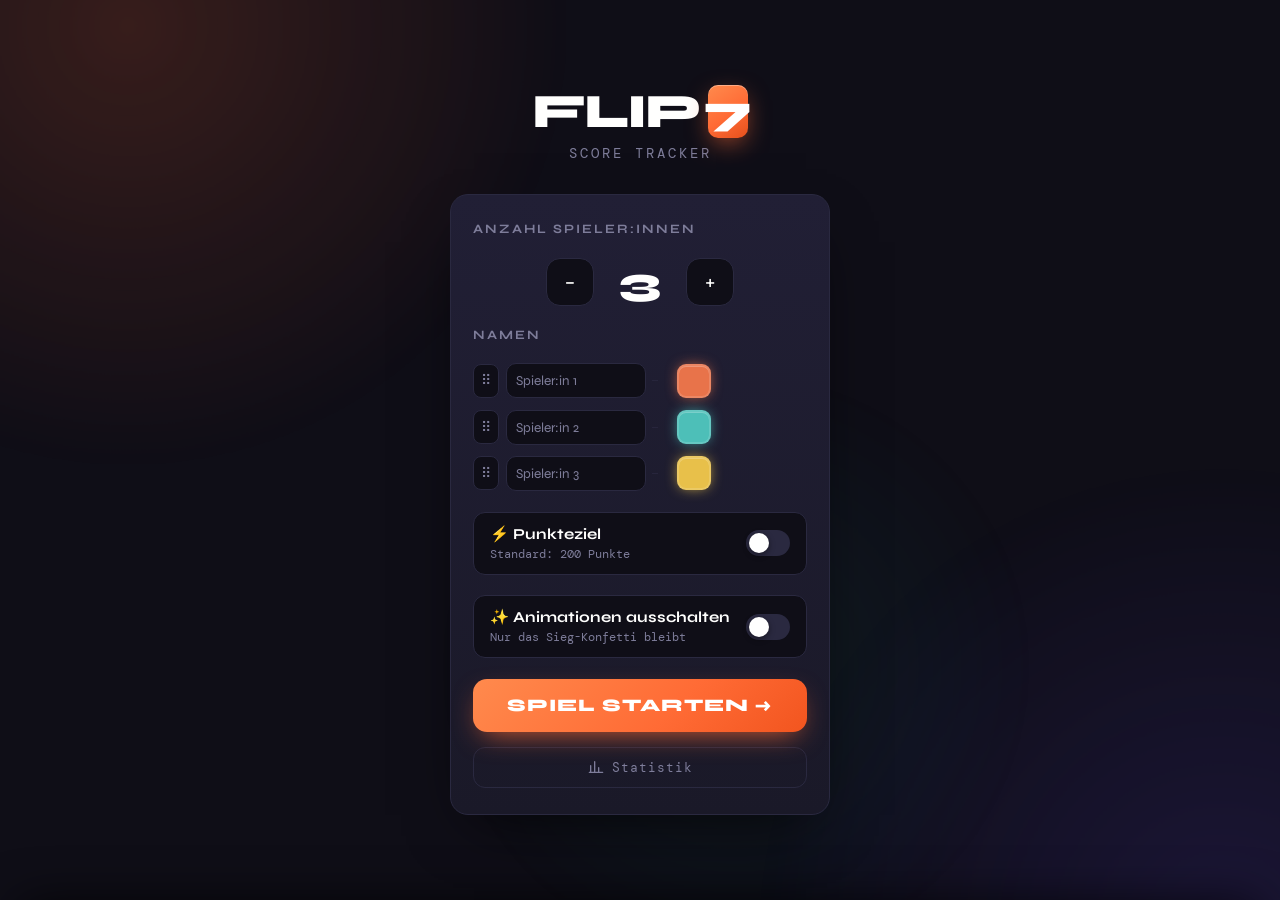
==== index.html @ c1fda01c "v35: Effekte im leeren Teil des Tortenstücks gedimmt - radiale Maske auf jeder Effekt-Ebene: bis zur" ====
<!DOCTYPE html>
<html lang="de">
<head>
<meta charset="UTF-8">
<meta name="viewport" content="width=device-width, initial-scale=1.0, maximum-scale=1.0, user-scalable=no, interactive-widget=resizes-visual">
<meta name="apple-mobile-web-app-capable" content="yes">
<meta name="apple-mobile-web-app-status-bar-style" content="black-translucent">
<meta name="apple-mobile-web-app-title" content="Flip 7">
<meta name="theme-color" content="#0f0e17">
<meta name="description" content="Flip 7 Score Tracker">

<!-- PWA Manifest (als Inline-Data-URI – keine separate Datei nötig) -->
<link rel="manifest" href="data:application/manifest+json,{
  %22name%22:%22Flip%207%20Score%20Tracker%22,
  %22short_name%22:%22Flip%207%22,
  %22start_url%22:%22.%22,
  %22display%22:%22standalone%22,
  %22background_color%22:%22%230f0e17%22,
  %22theme_color%22:%22%230f0e17%22,
  %22orientation%22:%22portrait%22,
  %22icons%22:[
    {%22src%22:%22data:image/svg+xml,%3Csvg%20xmlns%3D'http%3A%2F%2Fwww.w3.org%2F2000%2Fsvg'%20viewBox%3D'0%200%20512%20512'%3E%3Crect%20width%3D'512'%20height%3D'512'%20rx%3D'100'%20fill%3D'%230f0e17'%2F%3E%3Ctext%20x%3D'256'%20y%3D'310'%20text-anchor%3D'middle'%20font-family%3D'Arial%20Black%2Csans-serif'%20font-size%3D'260'%20font-weight%3D'900'%3E%3Ctspan%20fill%3D'%23fffffe'%3EF%3C%2Ftspan%3E%3Ctspan%20fill%3D'%23ff6b35'%3E7%3C%2Ftspan%3E%3C%2Ftext%3E%3C%2Fsvg%3E%22,%22sizes%22:%22512x512%22,%22type%22:%22image/svg+xml%22,%22purpose%22:%22any%20maskable%22}
  ]
}">

<!-- iOS Home Screen Icon (SVG als Data-URI) -->
<link rel="apple-touch-icon" href="data:image/svg+xml,<svg xmlns='http://www.w3.org/2000/svg' viewBox='0 0 512 512'><rect width='512' height='512' rx='100' fill='%230f0e17'/><text x='256' y='310' text-anchor='middle' font-family='Arial Black,sans-serif' font-size='260' font-weight='900'><tspan fill='%23fffffe'>F</tspan><tspan fill='%23ff6b35'>7</tspan></text></svg>">
<title>Flip 7 · Score v35</title>
<link rel="preconnect" href="https://fonts.googleapis.com">
<link href="https://fonts.googleapis.com/css2?family=Syne:wght@400;700;800&family=DM+Mono:wght@400;500&display=swap" rel="stylesheet">
<script>
  // Animations-Einstellung so früh wie möglich setzen (verhindert kurzes Aufflackern)
  try {
    var _ao = localStorage.getItem('flip7_anim_off');
    if (_ao === null) _ao = (window.matchMedia && matchMedia('(prefers-reduced-motion: reduce)').matches) ? '1' : '0';
    if (_ao === '1') document.documentElement.classList.add('no-anim');
  } catch (e) {}
</script>
<style>
  :root {
    --bg: #0f0e17;
    --bg-2: #141322;
    --surface: #1a1928;
    --surface-2: #222036;
    --border: #2a2940;
    --border-hi: #3d3b5c;
    --accent: #ff6b35;
    --accent-2: #ff9a4d;
    --text: #fffffe;
    --muted: #7e7d9a;
    --good: #4ecdc4;
    --bad: #ff6b6b;
    --radius: 18px;
    --topbar: 52px;
    --inputbar: 68px;
    /* The whole game UI lives in 57vh → keyboard takes the rest */
    --app-height: 57vh;
    --pie-height: calc(var(--app-height) - var(--topbar) - var(--inputbar));
    --spring: cubic-bezier(.34, 1.56, .64, 1);
    --ease-out: cubic-bezier(.22, 1, .36, 1);
    --glow1: #ff6b35;
    --pc: #ff6b35;
    --pc-a: rgba(255,107,53,.3);
  }
  * { box-sizing: border-box; margin: 0; padding: 0; -webkit-tap-highlight-color: transparent; }
  html, body {
    height: 100%;
    background: var(--bg);
    color: var(--text);
    font-family: 'Syne', sans-serif;
    overflow: hidden;
  }
  button { font-family: inherit; -webkit-user-select: none; user-select: none; }

  /* ===== ANIMATIONEN AUS ===== */
  html.no-anim *, html.no-anim *::before, html.no-anim *::after {
    animation: none !important;
    transition: none !important;
  }
  html.no-anim .ambient, html.no-anim #pie-halo, html.no-anim #pie-gloss { display: none !important; }

  /* ===== AMBIENT-HINTERGRUND (bewegte Farbwolken) ===== */
  .ambient { position: fixed; inset: 0; z-index: 0; overflow: hidden; pointer-events: none; }
  .blob { position: absolute; border-radius: 50%; will-change: transform; }
  .blob.b1 {
    width: 80vmax; height: 80vmax; top: -38vmax; left: -30vmax; opacity: .17;
    background: radial-gradient(circle, var(--glow1) 0%, transparent 62%);
    animation: drift1 24s ease-in-out infinite alternate;
    transition: background .8s;
  }
  .blob.b2 {
    width: 85vmax; height: 85vmax; bottom: -45vmax; right: -38vmax; opacity: .14;
    background: radial-gradient(circle, #6c4dff 0%, transparent 62%);
    animation: drift2 31s ease-in-out infinite alternate;
  }
  .blob.b3 {
    width: 55vmax; height: 55vmax; top: 35vh; left: 30vw; opacity: .08;
    background: radial-gradient(circle, #1fb5a8 0%, transparent 62%);
    animation: drift3 19s ease-in-out infinite alternate;
  }
  @keyframes drift1 { to { transform: translate3d(22vw, 18vh, 0) scale(1.18); } }
  @keyframes drift2 { to { transform: translate3d(-20vw, -24vh, 0) scale(1.1); } }
  @keyframes drift3 { to { transform: translate3d(-26vw, -14vh, 0) scale(1.3); } }

  /* Schwebende Flip-7-Karten im Startscreen */
  .float-cards { position: absolute; inset: 0; display: none; }
  body[data-screen="setup"] .float-cards { display: block; }
  .fcard {
    position: absolute; bottom: -90px; width: 44px; height: 62px; border-radius: 8px;
    border: 1.5px solid rgba(255,255,255,.13);
    background: linear-gradient(155deg, rgba(255,255,255,.08), rgba(255,255,255,.01));
    display: flex; align-items: center; justify-content: center;
    font-family: 'Syne', sans-serif; font-weight: 800; font-size: 1.35rem; color: var(--c);
    opacity: 0; will-change: transform, opacity;
    animation: floatUp var(--dur) linear var(--delay) infinite;
  }
  @keyframes floatUp {
    0%   { transform: translate3d(0, 0, 0) rotate(var(--r0)); opacity: 0; }
    12%  { opacity: .55; }
    82%  { opacity: .45; }
    100% { transform: translate3d(var(--dx), -125vh, 0) rotate(var(--r1)); opacity: 0; }
  }

  /* ===== ALLGEMEINE KEYFRAMES ===== */
  @keyframes fadeIn   { from { opacity: 0; } }
  @keyframes fadeUp   { from { opacity: 0; transform: translateY(14px); } }
  @keyframes popIn    { from { opacity: 0; transform: scale(0); } }
  @keyframes cardPop  { 0% { opacity: 0; transform: translateY(24px) scale(.88); } 100% { opacity: 1; transform: none; } }
  @keyframes cardOut  { to { opacity: 0; transform: translateY(10px) scale(.94); } }
  @keyframes numBump  { 0% { transform: scale(1); } 35% { transform: scale(1.32); } 100% { transform: scale(1); } }
  @keyframes shakeX   { 0%,100% { transform: translateX(0); } 20% { transform: translateX(-5px); } 40% { transform: translateX(5px); } 60% { transform: translateX(-3px); } 80% { transform: translateX(3px); } }
  @keyframes spin     { to { transform: rotate(360deg); } }
  @keyframes shine    { 0%, 55% { transform: translateX(-130%) skewX(-20deg); } 100% { transform: translateX(330%) skewX(-20deg); } }
  @keyframes ripple   { from { transform: translate(-50%,-50%) scale(0); opacity: .45; } to { transform: translate(-50%,-50%) scale(1); opacity: 0; } }

  /* Tap-Ripple (per JS eingefügt) */
  .rip { position: relative; overflow: hidden; }
  .ripple-dot {
    position: absolute; border-radius: 50%; pointer-events: none;
    background: rgba(255,255,255,.55);
    animation: ripple .55s var(--ease-out) forwards;
  }
</style>
<style>
  /* ===== SETUP ===== */
  #setup {
    position: fixed; inset: 0;
    display: flex; flex-direction: column;
    padding: 2rem 1.2rem; overflow-y: auto;
    z-index: 10; background: transparent;
  }
  #setup.leaving { animation: setupOut .32s ease-in forwards; pointer-events: none; }
  @keyframes setupOut { to { opacity: 0; transform: scale(1.06); } }
  /* margin:auto zentriert – scrollt aber sauber, wenn viele Spieler:innen */
  .setup-inner { margin: auto; width: 100%; max-width: 380px; display: flex; flex-direction: column; align-items: center; }
  .setup-inner.enter .setup-card { animation: cardPop .6s var(--ease-out) .12s both; }

  .logo {
    display: flex; align-items: center; font-size: 3rem; font-weight: 800;
    letter-spacing: -2px; line-height: 1; margin-bottom: 0.45rem; perspective: 600px;
  }
  .logo .lt { display: inline-block; }
  .setup-inner.enter .logo .lt { animation: letterDrop .7s var(--spring) both; animation-delay: calc(var(--i) * 70ms); }
  @keyframes letterDrop { 0% { opacity: 0; transform: translateY(-40px) rotate(-12deg) scale(.6); } 100% { opacity: 1; transform: none; } }
  .logo .seven-wrap { display: inline-block; margin-left: 8px; }
  .setup-inner.enter .logo .seven-wrap { animation: letterDrop .8s var(--spring) .32s both; }
  .logo .seven {
    display: inline-flex; align-items: center; justify-content: center;
    width: 0.92em; height: 1.22em; border-radius: 10px;
    background: linear-gradient(145deg, #ff8a4d, var(--accent) 55%, #e5501c);
    color: #fff; letter-spacing: 0; font-size: 0.9em;
    box-shadow: 0 8px 26px -6px rgba(255,107,53,.75), inset 0 1px 0 rgba(255,255,255,.35);
    animation: sevenFlip 7s ease-in-out 2.2s infinite;
  }
  @keyframes sevenFlip {
    0%, 84% { transform: rotateY(0) translateY(0); }
    90%     { transform: rotateY(180deg) translateY(-8px) scale(1.08); }
    96%     { transform: rotateY(360deg) translateY(0) scale(1); }
    100%    { transform: rotateY(360deg); }
  }
  .tagline {
    color: var(--muted); font-size: 0.85rem; letter-spacing: 3px; text-transform: uppercase;
    margin-bottom: 2rem; font-family: 'DM Mono', monospace;
  }
  .setup-inner.enter .tagline { animation: tagIn 1s var(--ease-out) .35s both; }
  @keyframes tagIn { from { opacity: 0; letter-spacing: 12px; } }

  .setup-card {
    background: linear-gradient(180deg, #211f35, #1a1928);
    border: 1px solid var(--border); border-radius: var(--radius);
    padding: 1.6rem 1.4rem; width: 100%;
    display: flex; flex-direction: column; gap: 1.3rem;
    box-shadow: 0 24px 60px -24px rgba(0,0,0,.8);
  }
  .setup-card h2 { font-size: 0.8rem; font-weight: 700; letter-spacing: 2px; text-transform: uppercase; color: var(--muted); }
  .player-count-row { display: flex; align-items: center; gap: 1rem; justify-content: center; }
  .count-btn {
    width: 48px; height: 48px; border-radius: 14px; border: 1px solid var(--border);
    background: var(--bg); color: var(--text); font-size: 1.4rem; cursor: pointer;
    display: flex; align-items: center; justify-content: center;
    transition: transform .25s var(--spring), background .15s, border-color .15s;
  }
  .count-btn:active { background: var(--accent); border-color: var(--accent); transform: scale(0.88); }
  #playerCount { font-size: 2.5rem; font-weight: 800; min-width: 60px; text-align: center; }
  #playerCount.bump { animation: numBump .38s var(--spring); }

  .names-list { display: flex; flex-direction: column; gap: 0.7rem; }
  .name-row { display: flex; gap: 0.4rem; align-items: center; max-height: 60px; transition: box-shadow 0.1s; }
  .name-row.enter { animation: rowIn .45s var(--spring) both; animation-delay: calc(var(--i, 0) * 45ms); }
  @keyframes rowIn { from { opacity: 0; transform: translateX(-26px) scale(.94); } }
  .name-row.leaving { animation: rowOut .24s ease-in forwards; pointer-events: none; }
  @keyframes rowOut { to { opacity: 0; transform: translateX(30px) scale(.9); max-height: 0; margin-bottom: -0.7rem; } }
  /* Visueller Linie-Indikator beim Drag-over */
  .name-row.drop-before { box-shadow: 0 -2px 0 0 var(--accent); }
  .name-row.drop-after  { box-shadow: 0  2px 0 0 var(--accent); }
  /* Gezogene Zeile "angehoben" */
  .name-row.is-dragging { opacity: 0.9; filter: drop-shadow(0 10px 18px rgba(0,0,0,.6)); }

  /* Anfass-Handle zum Sortieren der Spielerreihenfolge */
  .drag-handle {
    width: 26px; height: 34px;
    border-radius: 8px; border: 1px solid var(--border);
    background: var(--bg); color: var(--muted);
    cursor: grab; display: flex; align-items: center; justify-content: center;
    font-size: 0.9rem; flex-shrink: 0;
    touch-action: none;          /* verhindert Scroll-Konflikt auf Touch */
    user-select: none; -webkit-user-select: none;
    transition: border-color 0.12s, color 0.12s;
  }
  .drag-handle:active { cursor: grabbing; border-color: var(--accent); color: var(--text); }
  .name-input {
    background: var(--bg); border: 1px solid var(--border); border-radius: 10px; color: var(--text);
    font-family: 'Syne', sans-serif; font-size: 0.85rem; font-weight: 700; padding: 0.5rem 0.6rem;
    flex: 1; min-width: 0; max-width: 140px; outline: none;
    transition: border-color 0.2s, box-shadow .2s;
  }
  .name-input:focus { border-color: var(--rc, var(--accent)); box-shadow: 0 0 0 3px var(--rc-a, rgba(255,107,53,.25)); }
  .name-input::placeholder { color: var(--muted); font-weight: 400; }

  /* Farbfeld – öffnet den eigenen Color-Picker */
  .color-swatch {
    width: 34px; height: 34px; border-radius: 9px; flex-shrink: 0; cursor: pointer;
    border: 2px solid rgba(255,255,255,.14);
    box-shadow: 0 0 14px -3px var(--sw, transparent), inset 0 1px 0 rgba(255,255,255,.25);
    transition: transform .3s var(--spring), box-shadow .3s;
  }
  .color-swatch:active { transform: scale(.88); }
  .color-swatch.pop { animation: swatchPop .5s var(--spring); }
  @keyframes swatchPop { 0% { transform: scale(.6) rotate(-20deg); } 100% { transform: none; } }

  .medal-badge {
    display: flex; align-items: center; gap: 2px;
    font-size: 0.72rem; flex-shrink: 0; min-width: 18px;
    font-family: 'DM Mono', monospace;
  }
  /* Jede einzelne Medaille + Zahl in einem eigenen Rahmen-Pill */
  .medal-chip {
    display: inline-flex; align-items: center; gap: 1px;
    border: 1px solid var(--border); border-radius: 5px;
    padding: 1px 3px; line-height: 1;
  }
  .medal-count { font-size: 0.58rem; color: var(--muted); }

  /* Optionen-Zeilen (Punkteziel / Animationen) */
  .mode-row {
    display: flex; align-items: center; gap: 0.75rem;
    background: var(--bg); border: 1px solid var(--border); border-radius: 12px;
    padding: 0.75rem 1rem; cursor: pointer; user-select: none; -webkit-user-select: none;
    transition: border-color .25s;
  }
  .mode-row:has(.switch:checked) { border-color: var(--border-hi); }
  .mode-label { flex: 1; min-width: 0; }
  .mode-label strong { display: block; font-size: 0.95rem; font-weight: 700; }
  .mode-label span { font-size: 0.72rem; color: var(--muted); font-family: 'DM Mono', monospace; }
  #zielpunkte {
    display: none; width: 72px; background: var(--surface); border: 1px solid var(--border); border-radius: 8px;
    color: var(--text); font-family: 'DM Mono', monospace; font-size: 1rem; font-weight: 700;
    padding: 0.4rem 0.5rem; text-align: center; outline: none; flex-shrink: 0;
  }
  #zielpunkte.show { display: block; animation: popIn .35s var(--spring); }
  #zielpunkte:focus { border-color: var(--accent); }

  /* Schalter (ersetzt die Checkbox-Optik) */
  .switch {
    -webkit-appearance: none; appearance: none; flex-shrink: 0;
    width: 44px; height: 26px; border-radius: 99px; position: relative; cursor: pointer;
    background: var(--border); outline: none; transition: background .25s;
  }
  .switch::after {
    content: ''; position: absolute; top: 3px; left: 3px; width: 20px; height: 20px; border-radius: 50%;
    background: #fff; box-shadow: 0 2px 6px rgba(0,0,0,.45);
    transition: transform .35s var(--spring);
  }
  .switch:checked { background: var(--accent); }
  .switch:checked::after { transform: translateX(18px); }

  .start-btn {
    background: linear-gradient(135deg, #ff8a4d, var(--accent) 60%, #f2551f);
    color: #fff; border: none; border-radius: 14px; font-family: 'Syne', sans-serif;
    font-size: 1.1rem; font-weight: 800; padding: 1rem; cursor: pointer; letter-spacing: 1px;
    box-shadow: 0 10px 28px -10px rgba(255,107,53,.85);
    transition: transform .25s var(--spring), opacity .12s;
  }
  .start-btn::after {
    content: ''; position: absolute; top: 0; left: 0; width: 38%; height: 100%; pointer-events: none;
    background: linear-gradient(100deg, transparent, rgba(255,255,255,.32), transparent);
    transform: translateX(-130%) skewX(-20deg);
    animation: shine 3.8s ease-in-out 1.4s infinite;
  }
  .start-btn:active { transform: scale(0.96); }
  .start-btn .arr { display: inline-block; transition: transform .3s var(--spring); }
  .start-btn:active .arr { transform: translateX(6px); }
  .ghost-btn {
    background: transparent; border: 1px solid var(--border); border-radius: 12px;
    color: var(--muted); font-family: 'DM Mono', monospace; font-size: 0.8rem; letter-spacing: 1px;
    padding: 0.7rem; cursor: pointer; margin-top: -0.4rem;
    display: flex; align-items: center; justify-content: center; gap: .5rem;
    transition: color .2s, border-color .2s, transform .25s var(--spring);
  }
  .ghost-btn:active { color: var(--text); border-color: var(--border-hi); transform: scale(.97); }
  .ghost-btn svg { width: 16px; height: 16px; fill: none; stroke: currentColor; stroke-width: 2; stroke-linecap: round; stroke-linejoin: round; }
</style>
<style>
  /* ===== GAME — occupies the top 57vh ===== */
  #game {
    display: none;
    position: fixed;
    top: 0; left: 0; right: 0;
    height: var(--app-height);   /* pinned, keyboard won't touch this */
    flex-direction: column;
    background: linear-gradient(180deg, rgba(15,14,23,.55), rgba(15,14,23,.2));
    border-bottom: 1px solid var(--border);
    z-index: 5;
  }
  #game.enter { animation: fadeIn .4s ease-out both; }

  .top-bar {
    flex-shrink: 0;
    height: var(--topbar);
    display: flex; align-items: center; justify-content: space-between;
    padding: 0 0.8rem 0 1rem; gap: 0.4rem;
    border-bottom: 1px solid var(--border);
    background: rgba(15,14,23,.82);
    position: relative; /* needed so #game-clock can be centered with absolute */
  }
  /* Live-Uhrzeit in der Mitte der Game-Top-Bar */
  #game-clock {
    flex: 1; min-width: 0; text-align: center; white-space: nowrap; overflow: hidden;
    font-family: 'DM Mono', monospace; font-size: 0.72rem;
    color: var(--muted); letter-spacing: 2px; pointer-events: none;
  }
  #game-clock .colon { animation: blink 2s steps(1) infinite; }
  @keyframes blink { 50% { opacity: .15; } }
  .game-title { font-size: 1.05rem; font-weight: 800; display: flex; align-items: center; gap: 2px; flex-shrink: 0; }
  .game-title .s7 {
    display: inline-flex; align-items: center; justify-content: center; width: 17px; height: 22px;
    border-radius: 5px; background: var(--accent); color: #fff; font-size: .8rem; margin-left: 3px;
    box-shadow: 0 3px 10px -3px rgba(255,107,53,.8);
    animation: sevenFlip 9s ease-in-out 3s infinite;
  }
  #mode-badge { display: none; font-size: 0.6rem; color: var(--accent); letter-spacing: 1px; margin-left: 6px; }
  .bar-actions { display: flex; gap: 0.4rem; flex-shrink: 0; }
  .icon-btn {
    width: 36px; height: 36px; border-radius: 10px; border: 1px solid var(--border);
    background: var(--surface); color: var(--text); cursor: pointer;
    display: flex; align-items: center; justify-content: center;
    transition: transform .25s var(--spring), background .15s, border-color .15s, color .15s;
  }
  .icon-btn svg { width: 18px; height: 18px; fill: none; stroke: currentColor; stroke-width: 2; stroke-linecap: round; stroke-linejoin: round; }
  .icon-btn:active { background: var(--accent); border-color: var(--accent); transform: scale(0.86); }

  /* Pie area */
  #pie-wrap {
    flex: 1;
    display: flex; align-items: center; justify-content: center;
    padding: 6px;
    min-height: 0;   /* allow flex shrink */
    overflow: hidden;
  }
  #pie-stage { position: relative; flex-shrink: 0; }
  #pie-svg {
    position: relative; z-index: 1; display: block;
    width: 100%; height: 100%;
    touch-action: none;                 /* Gesten (Doppeltippen, lange drücken) selbst auswerten */
    -webkit-touch-callout: none; -webkit-user-select: none; user-select: none;
    overflow: visible;
  }
  /* Texte (Punkte, Namen, Medaillen) liegen über den Effekten → immer lesbar */
  #pie-text { position: absolute; inset: 0; width: 100%; height: 100%; z-index: 4; pointer-events: none; overflow: visible; }
  /* Farbiger Halo hinter der Torte (einmal gezeichnet, dann nur per GPU "geatmet") */
  #pie-halo {
    position: absolute; left: -15%; top: -15%; width: 130%; height: 130%;
    pointer-events: none; opacity: .5; z-index: 0;
    animation: haloBreath 5.5s ease-in-out infinite alternate;
  }
  @keyframes haloBreath { from { transform: scale(.94); opacity: .3; } to { transform: scale(1.03); opacity: .6; } }
  /* Glühender Rahmen um das aktive Tortenstück */
  #pie-glow {
    position: absolute; inset: 0; width: 100%; height: 100%; z-index: 3;
    pointer-events: none; overflow: visible;
    animation: glowBreath 1.6s ease-in-out infinite alternate;
  }
  @keyframes glowBreath { from { opacity: .35; } to { opacity: 1; } }
  /* Glanz-Streifen, der ab und zu über die Torte wischt */
  #pie-gloss {
    position: absolute; inset: 1%; border-radius: 50%; overflow: hidden;
    pointer-events: none; z-index: 5;
  }
  #pie-gloss::before {
    content: ''; position: absolute; top: -20%; left: 0; width: 30%; height: 140%;
    background: linear-gradient(100deg, transparent, rgba(255,255,255,.09) 45%, rgba(255,255,255,.14) 50%, rgba(255,255,255,.09) 55%, transparent);
    transform: translateX(-130%) skewX(-20deg);
    animation: shine 9s ease-in-out 4s infinite;
  }
  /* Schwebende "+12"-Labels */
  #pie-labels { position: absolute; inset: 0; pointer-events: none; z-index: 6; }

  /* ===== Geheime Tortenstück-Effekte =====
     Doppeltippen = an/aus, lange drücken = nächster Effekt.
     Jede Ebene ist aufs Stück zugeschnitten (clip-path) und bewegt sich nur per
     transform/opacity → läuft auf der GPU, die Torte wird nicht neu gezeichnet.
     Farben sind aufgehellte/abgedunkelte Töne der Spielerfarbe (halbtransparent). */
  #pie-fx { position: absolute; inset: 0; z-index: 2; pointer-events: none; }
  .pfx {
    position: absolute; left: 0; top: 0; width: 400px; height: 400px;
    transform-origin: 0 0; pointer-events: none; overflow: hidden;
    /* Punkte-Bereich (bis --rf = Füllradius) voll hell, leerer Bereich gedimmt */
    --rf: 60;
    -webkit-mask-image: radial-gradient(circle at 200px 200px, #000 calc(var(--rf) * 1px), rgba(0,0,0,.3) calc(var(--rf) * 1px + 1.5px));
    mask-image: radial-gradient(circle at 200px 200px, #000 calc(var(--rf) * 1px), rgba(0,0,0,.3) calc(var(--rf) * 1px + 1.5px));
    animation: pfxIn .6s var(--ease-out) both;
    transition: opacity .35s;
  }
  @keyframes pfxIn { from { opacity: 0; } }
  .pfx > i { position: absolute; display: block; will-change: transform, opacity; }

  /* 1 ✨ Glanz */
  .pfx-glanz > i:nth-child(1) { inset: 0; background: radial-gradient(circle at 200px 200px, transparent 0 31%, rgba(255,255,255,.14) 55%, rgba(255,255,255,.34) 86%, rgba(255,255,255,.08) 93%, transparent 95%); }
  .pfx-glanz > i:nth-child(2) {
    left: 0; top: -100px; width: 110px; height: 600px;
    background: linear-gradient(90deg, transparent, rgba(255,255,255,.35) 35%, rgba(255,255,255,.75) 50%, rgba(255,255,255,.35) 65%, transparent);
    transform: translateX(160px) rotate(22deg);
    animation: pfxSheen 2.4s ease-in-out infinite;
  }
  @keyframes pfxSheen { 0% { transform: translateX(-150px) rotate(22deg); } 60%, 100% { transform: translateX(470px) rotate(22deg); } }

  /* 2 🍭 Zuckerstange */
  .pfx-candy > i {
    left: -40px; top: -40px; width: 520px; height: 480px;
    background: repeating-linear-gradient(45deg, var(--cl) 0 9px, transparent 9px 17px, var(--cd) 17px 21px, transparent 21px 24px);
    animation: pfxStripe 1.4s linear infinite;
  }
  @keyframes pfxStripe { to { transform: translateX(-33.94px); } }

  /* 3 💎 Glitzer */
  .pfx-glitzer > i { left: -40px; top: -40px; width: 480px; height: 480px; }
  .pfx-glitzer > i:nth-child(1) {
    background-image: radial-gradient(circle, #fff 0 1.3px, transparent 2.2px), radial-gradient(circle, var(--cl) 0 1.1px, transparent 1.9px);
    background-size: 23px 23px, 23px 23px; background-position: 0 0, 11px 13px;
    animation: pfxTwinkle 1.4s ease-in-out infinite alternate, pfxDrift 7s linear infinite;
  }
  .pfx-glitzer > i:nth-child(2) {
    background-image: radial-gradient(circle, #fff 0 1.1px, transparent 2px);
    background-size: 31px 31px; background-position: 15px 6px;
    animation: pfxTwinkle 1.9s ease-in-out .7s infinite alternate-reverse;
  }
  @keyframes pfxTwinkle { from { opacity: .12; } to { opacity: 1; } }
  @keyframes pfxDrift { to { transform: translate(-23px, -23px); } }

  /* 4 📡 Sonar */
  .pfx-sonar > i {
    left: 20px; top: 20px; width: 360px; height: 360px; border-radius: 50%;
    border: 5px solid var(--cl); box-shadow: 0 0 10px var(--cl), inset 0 0 10px var(--cl);
    transform: scale(.6); opacity: .5;
    animation: pfxSonar 2.7s cubic-bezier(.2, .6, .35, 1) infinite backwards;
  }
  .pfx-sonar > i:nth-child(2) { animation-delay: .9s; }
  .pfx-sonar > i:nth-child(3) { animation-delay: 1.8s; }
  @keyframes pfxSonar { 0% { transform: scale(.3); opacity: 0; } 12% { opacity: .95; } 100% { transform: scale(1.08); opacity: 0; } }

  /* 5 ⚡ Neon (nur der Rand des Stücks, Lauflicht dreht) */
  .pfx-neon > i { inset: 0; }
  .pfx-neon > i:nth-child(1) { background: var(--cl); animation: pfxNeon 1.3s ease-in-out infinite alternate; }
  .pfx-neon > i:nth-child(2) {
    background: conic-gradient(from 0deg at 200px 200px, transparent 0deg 20deg, rgba(255,255,255,.95) 45deg, transparent 70deg 200deg, rgba(255,255,255,.8) 225deg, transparent 250deg);
    transform-origin: 200px 200px; animation: spin 2.4s linear infinite;
  }
  @keyframes pfxNeon { from { opacity: .45; } to { opacity: 1; } }

  /* 6 🌌 Aurora */
  /* Helle und dunkle Wolken kreisen gegenläufig um die Mitte → ziehen durch jedes Stück */
  .pfx-aurora > i { inset: 0; transform-origin: 200px 200px; }
  .pfx-aurora > i:nth-child(1) {
    background: radial-gradient(circle at 200px 70px, var(--cl), transparent 95px), radial-gradient(circle at 313px 265px, var(--cl), transparent 95px),
                radial-gradient(circle at 87px 265px, var(--cl), transparent 95px);
    animation: spin 9s linear infinite;
  }
  .pfx-aurora > i:nth-child(2) {
    background: radial-gradient(circle at 200px 330px, var(--cd), transparent 100px), radial-gradient(circle at 87px 135px, var(--cd), transparent 100px),
                radial-gradient(circle at 313px 135px, var(--cd), transparent 100px);
    animation: spin 13s linear infinite reverse;
  }
  .pfx-aurora > i:nth-child(3) {
    background: radial-gradient(circle at 200px 200px, transparent 0 32%, rgba(255,255,255,.16) 70%, transparent 95%);
    animation: pfxNeon 3s ease-in-out infinite alternate;
  }

  /* 7 7️⃣ Siebener */
  .pfx-sieben > i {
    left: -60px; top: -60px; width: 520px; height: 520px;
    background-image: url("data:image/svg+xml,%3Csvg xmlns='http://www.w3.org/2000/svg' width='44' height='44'%3E%3Ctext x='13' y='31' font-family='Arial Black,Arial,sans-serif' font-weight='900' font-size='22' fill='white' fill-opacity='.3' transform='rotate(-12 22 22)'%3E7%3C/text%3E%3C/svg%3E");
    background-size: 44px 44px;
    animation: pfxSeven 5s linear infinite;
  }
  @keyframes pfxSeven { to { transform: translate(-44px, 44px); } }
  .float-label {
    position: absolute; left: 0; top: 0;
    font-family: 'DM Mono', monospace; font-weight: 500; font-size: 1.35rem; white-space: nowrap;
    color: var(--c); text-shadow: 0 0 14px var(--c), 0 2px 0 #0f0e17, 0 0 3px #0f0e17;
    animation: floatLabel 1.05s var(--ease-out) forwards;
  }
  .float-label.big { font-size: 1.9rem; }
  @keyframes floatLabel {
    0%   { opacity: 0; transform: translate(-50%, -30%) scale(.4); }
    14%  { opacity: 1; transform: translate(-50%, -65%) scale(1.3); }
    30%  { transform: translate(-50%, -80%) scale(1); }
    100% { opacity: 0; transform: translate(-50%, -210%) scale(.95); }
  }
  /* SVG-Details der Torte */
  .pie-slice { cursor: pointer; }
  .medal-pop { transform-box: fill-box; transform-origin: center; animation: medalPop .6s var(--spring); }
  @keyframes medalPop { 0% { transform: scale(0) rotate(-90deg); } 100% { transform: none; } }
  .cry-wobble { transform-box: fill-box; transform-origin: center; animation: cry 1.2s ease-in-out infinite; }
  @keyframes cry { 0%,100% { transform: rotate(-9deg); } 50% { transform: rotate(9deg) translateY(1px); } }
  .arrow-bob { animation: arrowBob 1.3s ease-in-out infinite alternate; }
  @keyframes arrowBob { from { transform: translateY(-3px); } to { transform: translateY(2px); } }

  /* Input bar */
  #input-bar {
    flex-shrink: 0;
    height: var(--inputbar);
    background: var(--surface);
    border-top: 1px solid var(--border);
    display: flex; align-items: center;
    padding: 0 0.75rem;
    gap: 0.6rem;
    position: relative;
  }
  #input-bar::before { /* feine Linie in Spielerfarbe */
    content: ''; position: absolute; left: 0; right: 0; top: -1px; height: 2px;
    background: linear-gradient(90deg, transparent, var(--pc), transparent);
    opacity: 0; transition: opacity .4s, background .4s;
  }
  #input-bar.has-player::before { opacity: .9; }

  #active-chip {
    display: flex; flex-direction: column; align-items: center; justify-content: center;
    min-width: 52px; max-width: 64px;
    background: var(--bg); border: 1px solid var(--border); border-radius: 10px;
    padding: 0.25rem 0.45rem; gap: 1px; height: 44px; cursor: pointer;
    transition: border-color 0.3s, box-shadow .3s; flex-shrink: 0;
  }
  #active-chip.flip { animation: chipFlip .5s var(--spring); }
  @keyframes chipFlip { 0% { transform: perspective(300px) rotateX(-100deg) scale(.9); opacity: .2; } 100% { transform: none; opacity: 1; } }
  #chip-name { font-size: 0.55rem; font-weight: 700; letter-spacing: 1.5px; text-transform: uppercase; color: var(--muted); white-space: nowrap; overflow: hidden; text-overflow: ellipsis; max-width: 60px; }
  #chip-score { font-family: 'DM Mono', monospace; font-size: 1.05rem; font-weight: 500; line-height: 1; display: inline-block; }
  #chip-score.bump { animation: numBump .4s var(--spring); }

  #no-player-hint { flex: 1; text-align: center; color: var(--muted); font-size: 0.78rem; letter-spacing: 1px; font-family: 'DM Mono', monospace; }
  #no-player-hint .nudge { display: inline-block; animation: nudgeUp 1.2s ease-in-out infinite; color: var(--accent); }
  @keyframes nudgeUp { 0%,100% { transform: translateY(2px); } 50% { transform: translateY(-4px); } }

  #delta-input {
    flex: 1; min-width: 0;
    background: var(--bg);
    border: 2px solid var(--border); border-radius: 10px;
    color: var(--text);
    font-family: 'DM Mono', monospace; font-size: 1.25rem; font-weight: 500;
    padding: 0 0.75rem; height: 44px;
    text-align: center; outline: none;
    transition: border-color 0.3s, box-shadow .3s;
  }
  #delta-input:focus { box-shadow: 0 0 0 3px var(--pc-a), 0 0 18px -4px var(--pc); }
  #delta-input.shake { animation: shakeX .35s ease-in-out; }

  #sub-btn {
    height: 44px; flex-shrink: 0;
    background: var(--surface); border: 1px solid var(--border); border-radius: 10px;
    color: var(--text); font-family: 'Syne', sans-serif;
    font-size: 0.85rem; font-weight: 800;
    padding: 0 0.75rem; cursor: pointer; white-space: nowrap;
    letter-spacing: 0.5px; transition: transform .25s var(--spring), background .15s, border-color .15s;
  }
  #sub-btn:active { transform: scale(.93); }
  #sub-btn.confirm { background: #e84040; border-color: #e84040; color: #fff; animation: shakeX .35s ease-in-out; }
  #sub-btn.confirm::after { /* Countdown-Balken fürs Bestätigen */
    content: ''; position: absolute; left: 0; bottom: 0; height: 3px; width: 100%;
    background: rgba(255,255,255,.75); transform-origin: left;
    animation: drain 2s linear forwards;
  }
  @keyframes drain { from { transform: scaleX(1); } to { transform: scaleX(0); } }
  #add-btn {
    height: 44px; flex-shrink: 0;
    background: var(--pc); border: none; border-radius: 10px;
    color: #fff; font-family: 'Syne', sans-serif;
    font-size: 0.85rem; font-weight: 800; text-shadow: 0 1px 2px rgba(0,0,0,.35);
    padding: 0 0.9rem; cursor: pointer; white-space: nowrap;
    letter-spacing: 0.5px;
    box-shadow: 0 6px 18px -8px var(--pc);
    transition: transform .25s var(--spring), background .3s, box-shadow .3s;
  }
  #add-btn::after {
    content: ''; position: absolute; top: 0; left: 0; width: 45%; height: 100%; pointer-events: none;
    background: linear-gradient(100deg, transparent, rgba(255,255,255,.35), transparent);
    transform: translateX(-130%) skewX(-20deg);
    animation: shine 4.5s ease-in-out 2s infinite;
  }
  #add-btn:active { transform: scale(0.92); }

  /* ===== LETZTES SPIEL (unter dem Spielbereich – wird beim Tippen von der Tastatur verdeckt) ===== */
  #last-game {
    position: fixed; left: 0; right: 0; top: var(--app-height); bottom: 0;
    display: none; align-items: center; justify-content: center;
    padding: 0.8rem 1rem calc(0.8rem + env(safe-area-inset-bottom, 0px));
    z-index: 4; pointer-events: none; overflow: hidden;
  }
  body[data-screen="game"] #last-game { display: flex; }
  @media (max-height: 380px) { body[data-screen="game"] #last-game { display: none; } }
  .lg-card {
    width: 100%; max-width: 320px;
    background: rgba(26,25,40,.72); border: 1px solid var(--border); border-radius: 16px;
    padding: 0.7rem 0.9rem 0.8rem;
  }
  .lg-card.anim { animation: fadeUp .6s var(--ease-out) .55s both; }
  .lg-head {
    font-family: 'DM Mono', monospace; font-size: 0.6rem; letter-spacing: 2px; text-transform: uppercase;
    color: var(--muted); text-align: center; margin-bottom: 0.55rem;
  }
  .lg-podium { display: flex; align-items: flex-end; gap: 0.4rem; height: 88px; }
  .lg-slot { flex: 1; min-width: 0; display: flex; flex-direction: column; align-items: center; justify-content: flex-end; gap: 2px; }
  .lg-name { font-size: 0.64rem; font-weight: 800; text-transform: uppercase; max-width: 100%; white-space: nowrap; overflow: hidden; text-overflow: ellipsis; }
  .lg-score { font-family: 'DM Mono', monospace; font-size: 0.56rem; color: var(--muted); }
  .lg-medal { font-size: 1.05rem; line-height: 1; }
  .lg-block {
    width: 100%; border-radius: 6px 6px 0 0; transform-origin: bottom;
    display: flex; align-items: center; justify-content: center;
    font-family: 'DM Mono', monospace; font-size: 0.6rem; font-weight: 700; color: rgba(0,0,0,.5);
    box-shadow: inset 0 2px 0 rgba(255,255,255,.35);
  }
  .lg-block.gold   { height: 30px; background: linear-gradient(180deg, #ffe07a, #f7c948 40%, #d9a520); }
  .lg-block.silver { height: 21px; background: linear-gradient(180deg, #e3e8ef, #b8c0cc 45%, #939cab); }
  .lg-block.bronze { height: 14px; background: linear-gradient(180deg, #e6a468, #cd7f32 45%, #a8621f); }
  .lg-card.anim .lg-block { animation: rise .6s var(--spring) backwards; animation-delay: var(--d); }
  .lg-card.anim .lg-medal { animation: medalDrop .7s var(--spring) backwards; animation-delay: calc(var(--d) + .15s); }
  .lg-card.anim .lg-name, .lg-card.anim .lg-score { animation: fadeIn .45s ease-out backwards; animation-delay: calc(var(--d) + .25s); }
  .lg-hint { font-family: 'DM Mono', monospace; font-size: 0.62rem; color: #5d5c78; text-align: center; line-height: 1.5; }
</style>
<style>
  /* ===== HISTORY PANEL ===== */
  #history-panel {
    position: fixed; bottom: 0; left: 0; right: 0;
    background: var(--surface); border-top: 1px solid var(--border);
    border-radius: 22px 22px 0 0; max-height: 65vh; overflow-y: auto;
    transform: translateY(105%);
    transition: transform 0.4s var(--ease-out);
    z-index: 200; padding: 1rem;
    box-shadow: 0 -20px 50px -20px rgba(0,0,0,.8);
  }
  #history-panel.open { transform: translateY(0); }
  .panel-handle { width: 40px; height: 4px; background: var(--border-hi); border-radius: 2px; margin: 0 auto 1rem; }
  .panel-header { display: flex; align-items: center; justify-content: space-between; margin-bottom: 1rem; }
  .panel-header h3 { font-size: 0.8rem; font-weight: 700; letter-spacing: 2px; text-transform: uppercase; color: var(--muted); }
  .undo-btn {
    background: transparent; border: 1px solid var(--border); border-radius: 8px; color: var(--accent);
    font-family: 'Syne', sans-serif; font-size: 0.75rem; font-weight: 700; padding: 0.35rem 0.8rem; cursor: pointer;
    transition: transform .25s var(--spring);
  }
  .undo-btn:active { transform: scale(.92); }
  .undo-btn:disabled { opacity: 0.3; cursor: default; }
  .history-list { display: flex; flex-direction: column; gap: 0.5rem; }
  .history-item {
    display: flex; align-items: center; justify-content: space-between; padding: 0.65rem 0.9rem;
    background: var(--bg); border-radius: 10px; border-left: 3px solid var(--c, var(--border));
  }
  #history-panel.open .history-item { animation: fadeUp .38s var(--ease-out) both; animation-delay: calc(var(--i) * 35ms + 80ms); }
  .history-item.latest { background: linear-gradient(90deg, var(--ca, transparent), var(--bg) 70%); }
  .hist-player { font-weight: 700; font-size: 0.78rem; letter-spacing: 1px; text-transform: uppercase; }
  .hist-round { font-size: 0.62rem; color: var(--muted); font-family: 'DM Mono', monospace; }
  .hist-delta { font-family: 'DM Mono', monospace; font-size: 0.85rem; color: #4ecdc4; }
  .hist-delta.neg { color: #ff6b6b; }
  .empty-history { text-align: center; color: var(--muted); font-size: 0.85rem; padding: 2rem; font-family: 'DM Mono', monospace; }

  #overlay {
    position: fixed; inset: 0; background: rgba(6,5,14,0.6); z-index: 150;
    opacity: 0; visibility: hidden; backdrop-filter: blur(2px);
    transition: opacity .28s, visibility 0s .28s;
  }
  #overlay.active { opacity: 1; visibility: visible; transition: opacity .28s; }

  /* ===== MODALS ===== */
  .modal-wrap { position: fixed; inset: 0; display: none; align-items: center; justify-content: center; z-index: 300; padding: 1.5rem; pointer-events: none; }
  .modal-wrap.open { display: flex; }
  .modal-wrap.open > * { pointer-events: auto; animation: cardPop .45s var(--spring) both; }
  .modal-wrap.closing > * { animation: cardOut .18s ease-in forwards; pointer-events: none; }
  .modal-card {
    background: var(--surface); border: 1px solid var(--border); border-radius: var(--radius);
    padding: 2rem; max-width: 300px; width: 100%; text-align: center;
    display: flex; flex-direction: column; gap: 1.2rem;
    box-shadow: 0 30px 70px -20px rgba(0,0,0,.85);
  }
  .modal-card h3 { font-size: 1.2rem; font-weight: 800; }
  .modal-card p { color: var(--muted); font-size: 0.9rem; }
  .modal-actions { display: flex; gap: 0.75rem; }
  .modal-actions button {
    flex: 1; padding: 0.85rem; border-radius: 12px; border: none; font-family: 'Syne', sans-serif;
    font-size: 0.9rem; font-weight: 800; cursor: pointer; transition: transform .25s var(--spring);
  }
  .modal-actions button:active { transform: scale(.95); }
  .btn-cancel { background: var(--bg); color: var(--text); border: 1px solid var(--border) !important; }
  .btn-confirm { background: var(--accent); color: white; }
  .btn-newgame {
    padding: 0.85rem; border-radius: 12px; border: 1px dashed var(--border);
    background: var(--bg); color: var(--muted); font-family: 'Syne', sans-serif;
    font-size: 0.85rem; font-weight: 700; cursor: pointer; width: 100%;
  }
  .addp-input {
    background: var(--bg); border: 1px solid var(--border); border-radius: 10px; color: var(--text);
    font-family: 'Syne', sans-serif; font-size: 0.95rem; font-weight: 700; padding: 0.55rem 0.8rem;
    outline: none; width: 100%; transition: border-color 0.2s;
  }
  .addp-input:focus { border-color: var(--accent); }
  .addp-input::placeholder { color: var(--muted); font-weight: 400; }
  .addp-color-row {
    display: flex; align-items: center; gap: .7rem; color: var(--muted); font-size: 0.8rem;
    font-family: 'DM Mono', monospace; cursor: pointer; background: var(--bg);
    border: 1px solid var(--border); border-radius: 10px; padding: .45rem .6rem;
  }
  .addp-color-row .color-swatch { width: 30px; height: 30px; }
  .addp-color-row .hex { flex: 1; text-align: right; color: var(--text); letter-spacing: 1px; }

  /* ===== SIEGEREHRUNG ===== */
  .sieger-card {
    position: relative; overflow: hidden;
    background: var(--surface); border: 1px solid var(--border);
    border-radius: var(--radius); padding: 2rem 1.5rem 1.5rem;
    max-width: 340px; width: 100%; text-align: center;
    display: flex; flex-direction: column; gap: 1.4rem;
    box-shadow: 0 30px 70px -20px rgba(0,0,0,.85);
  }
  .sieger-title { position: relative; font-size: 1.3rem; font-weight: 800; letter-spacing: -0.5px; }
  .sieger-title .shimmer {
    background: linear-gradient(90deg, #f7c948, #fff6d5, #f7c948, #e0a526, #f7c948);
    background-size: 250% 100%; -webkit-background-clip: text; background-clip: text; color: transparent;
    animation: shimmer 3s linear infinite;
  }
  @keyframes shimmer { to { background-position: -250% 0; } }
  /* Podium: drei Spalten, mittlere (Gold) ist erhöht */
  .podium-wrap {
    position: relative;
    display: flex; align-items: flex-end; justify-content: center;
    gap: 0.5rem; min-height: 130px;
  }
  .podium-rays {
    position: absolute; left: 50%; top: 20%; width: 260px; height: 260px; margin: -130px 0 0 -130px;
    border-radius: 50%; pointer-events: none;
    background: repeating-conic-gradient(from 0deg, rgba(247,201,72,.2) 0deg 9deg, transparent 9deg 18deg);
    -webkit-mask-image: radial-gradient(circle, #000 12%, transparent 68%);
    mask-image: radial-gradient(circle, #000 12%, transparent 68%);
    animation: spin 16s linear infinite, fadeIn 1s ease-out .6s both;
  }
  .podium-slot {
    position: relative;
    display: flex; flex-direction: column; align-items: center;
    justify-content: flex-end; gap: 4px; flex: 1; min-width: 0;
  }
  .podium-name {
    font-size: 0.72rem; font-weight: 800; letter-spacing: 0.5px;
    text-transform: uppercase; white-space: nowrap;
    overflow: hidden; text-overflow: ellipsis; max-width: 100%;
    animation: fadeUp .5s var(--ease-out) both; animation-delay: calc(var(--d) + .35s);
  }
  .podium-score { font-family: 'DM Mono', monospace; font-size: 0.65rem; color: var(--muted); animation: fadeIn .4s both; animation-delay: calc(var(--d) + .4s); }
  .podium-medal { font-size: 1.8rem; line-height: 1; animation: medalDrop .75s var(--spring) both; animation-delay: calc(var(--d) + .25s); }
  @keyframes medalDrop { 0% { opacity: 0; transform: translateY(-70px) scale(.3) rotate(-40deg); } 100% { opacity: 1; transform: none; } }
  .podium-block {
    width: 100%; border-radius: 8px 8px 0 0;
    display: flex; align-items: center; justify-content: center;
    font-family: 'DM Mono', monospace; font-size: 0.75rem; font-weight: 700;
    color: rgba(0,0,0,0.5); padding-top: 4px; transform-origin: bottom;
    animation: rise .7s var(--spring) both; animation-delay: var(--d);
    box-shadow: inset 0 2px 0 rgba(255,255,255,.4);
  }
  @keyframes rise { from { transform: scaleY(0); } }
  .podium-block.gold   { background: linear-gradient(180deg, #ffe07a, #f7c948 40%, #d9a520); height: 70px; }
  .podium-block.silver { background: linear-gradient(180deg, #e3e8ef, #b8c0cc 45%, #939cab); height: 50px; }
  .podium-block.bronze { background: linear-gradient(180deg, #e6a468, #cd7f32 45%, #a8621f); height: 36px; }
  /* Reihenfolge: Silber links, Gold mitte, Bronze rechts */
  .podium-wrap .slot-silver { order: 1; }
  .podium-wrap .slot-gold   { order: 2; }
  .podium-wrap .slot-bronze { order: 3; }
  .sieger-modal-actions { display: flex; gap: 0.75rem; }
  .sieger-modal-actions button { flex: 1; padding: 0.85rem; border-radius: 12px; border: none; font-family: 'Syne', sans-serif; font-size: 0.9rem; font-weight: 800; cursor: pointer; }

  /* ===== TOAST ===== */
  .toast {
    position: fixed; top: calc(var(--topbar) + 6px); left: 50%;
    transform: translateX(-50%) translateY(-14px) scale(.9);
    background: rgba(26,25,40,.96); border: 1px solid var(--border-hi); border-radius: 100px; color: var(--text);
    font-size: 0.78rem; font-weight: 700; padding: 0.5rem 1rem; opacity: 0; z-index: 500; white-space: nowrap;
    display: flex; align-items: center; gap: .5rem; pointer-events: none;
    box-shadow: 0 10px 30px -10px rgba(0,0,0,.8);
    transition: opacity .22s, transform .45s var(--spring);
  }
  .toast.show { opacity: 1; transform: translateX(-50%) translateY(0) scale(1); }
  .toast .dot { width: 8px; height: 8px; border-radius: 50%; flex-shrink: 0; background: var(--c); box-shadow: 0 0 8px var(--c); }

  #fx-canvas { position: fixed; inset: 0; width: 100%; height: 100%; pointer-events: none; z-index: 999; }
</style>
<style>
  /* ===== STATISTIK-SCREEN ===== */
  /* display:block statt flex → Kinder werden nicht mehr zusammengestaucht
     (das hat vorher die Zeitraum-Reiter abgeschnitten) */
  #stats-screen {
    position: fixed; inset: 0; display: none;
    background: radial-gradient(120% 60% at 50% -10%, rgba(255,107,53,.09), transparent 60%), var(--bg);
    z-index: 20; overflow-y: auto; overflow-x: hidden;
  }
  #stats-screen.open { display: block; animation: slideInR .42s var(--ease-out); }
  #stats-screen.closing { animation: slideOutR .26s ease-in forwards; pointer-events: none; }
  @keyframes slideInR { from { transform: translateX(40%); opacity: 0; } }
  @keyframes slideOutR { to { transform: translateX(40%); opacity: 0; } }
  .stats-topbar {
    position: sticky; top: 0; background: var(--bg); z-index: 5;
    display: flex; align-items: center; gap: 0.8rem;
    padding: calc(0.9rem + env(safe-area-inset-top, 0px)) 1rem 0.8rem; border-bottom: 1px solid var(--border);
  }
  .stats-back {
    background: var(--surface); border: 1px solid var(--border);
    border-radius: 10px; color: var(--text);
    width: 36px; height: 36px; cursor: pointer; flex-shrink: 0;
    display: flex; align-items: center; justify-content: center;
    transition: transform .25s var(--spring);
  }
  .stats-back:active { transform: scale(.88); }
  .stats-back svg { width: 18px; height: 18px; fill: none; stroke: currentColor; stroke-width: 2.2; stroke-linecap: round; stroke-linejoin: round; }
  .stats-title { font-size: 1.1rem; font-weight: 800; letter-spacing: -0.5px; }
  .stats-title span { color: var(--accent); }

  /* Zeitraum-Umschalter: 4 gleich breite Felder, passen immer auf den Screen */
  .seg {
    position: relative; display: grid; grid-template-columns: repeat(4, 1fr);
    margin: 1rem 1rem 0.3rem; padding: 4px;
    background: var(--surface); border: 1px solid var(--border); border-radius: 14px;
  }
  .seg-ind {
    position: absolute; top: 4px; bottom: 4px; left: 4px; width: calc((100% - 8px) / 4);
    border-radius: 10px; background: linear-gradient(135deg, #ff8a4d, var(--accent));
    box-shadow: 0 4px 14px -4px rgba(255,107,53,.8);
    transform: translateX(calc(var(--k, 0) * 100%));
    transition: transform .45s var(--spring);
  }
  .fchip {
    position: relative; z-index: 1; background: none; border: none; cursor: pointer;
    color: var(--muted); font-family: 'DM Mono', monospace; font-size: 0.78rem; font-weight: 500;
    padding: 0.62rem 0; white-space: nowrap; line-height: 1.2;
    transition: color .25s;
  }
  .fchip.active { color: #fff; font-weight: 700; }

  /* Kennzahlen */
  .kpis { display: grid; grid-template-columns: repeat(3, 1fr); gap: 0.6rem; margin: 0.8rem 1rem 0; }
  .kpi { background: var(--surface); border: 1px solid var(--border); border-radius: 14px; padding: 0.7rem 0.5rem; text-align: center; min-width: 0; }
  .kpi-val { font-family: 'DM Mono', monospace; font-size: 1.35rem; font-weight: 500; line-height: 1.1; }
  .kpi-lbl { font-size: 0.56rem; letter-spacing: 1.2px; text-transform: uppercase; color: var(--muted); margin-top: 3px; white-space: nowrap; overflow: hidden; text-overflow: ellipsis; }
  #stats-screen.open .kpi { animation: cardPop .5s var(--ease-out) both; animation-delay: calc(var(--i) * 60ms + 60ms); }
  #stats-screen.open .kpis.static .kpi { animation: none; }

  /* Stat-Karten */
  .stat-card {
    margin: 0.8rem 1rem; background: var(--surface);
    border: 1px solid var(--border); border-radius: var(--radius);
    padding: 1rem;
  }
  #stats-screen.open .stat-card { animation: cardPop .55s var(--ease-out) both; animation-delay: calc(var(--i) * 70ms + 150ms); }
  .stat-card-title {
    font-size: 0.7rem; font-weight: 700; letter-spacing: 1.6px;
    text-transform: uppercase; color: var(--muted);
    margin-bottom: 1rem; font-family: 'DM Mono', monospace;
    display: flex; align-items: baseline; justify-content: space-between; gap: .5rem;
  }
  .stat-card-title .sub { font-size: 0.6rem; letter-spacing: .5px; text-transform: none; color: #5d5c78; white-space: nowrap; }
  .empty-stats {
    text-align: center; color: var(--muted);
    font-family: 'DM Mono', monospace; font-size: 0.85rem;
    padding: 1.5rem 0;
  }
  .chart { width: 100%; }
  .chart svg { display: block; overflow: visible; }

  /* Diagramm-Animationen (nur beim Zeitraum-Wechsel / Öffnen) */
  .a-line { animation: drawLine 1.2s var(--ease-out) backwards; animation-delay: var(--d, 0s); }
  @keyframes drawLine { from { stroke-dasharray: 1 1; stroke-dashoffset: 1; } to { stroke-dasharray: 1 1; stroke-dashoffset: 0; } }
  .a-pop { transform-box: fill-box; transform-origin: center; animation: popIn .45s var(--spring) backwards; animation-delay: var(--d, 0s); }
  .a-grow { transform-box: fill-box; transform-origin: left center; animation: growX .8s var(--ease-out) backwards; animation-delay: var(--d, 0s); }
  @keyframes growX { from { transform: scaleX(0); } }
  .a-fade { animation: fadeIn .5s ease-out backwards; animation-delay: var(--d, 0s); }

  /* Podium in Stats (kompakter als Siegerehrung) */
  .stats-podium { display: flex; align-items: flex-end; justify-content: center; gap: 0.4rem; min-height: 104px; }
  .sp-more { font-family: 'DM Mono', monospace; font-size: 0.56rem; color: var(--muted); }
  .sp-slot { display: flex; flex-direction: column; align-items: center; justify-content: flex-end; gap: 3px; flex: 1; min-width: 0; }
  .sp-name { font-size: 0.66rem; font-weight: 800; text-transform: uppercase; white-space: nowrap; overflow: hidden; text-overflow: ellipsis; max-width: 100%; }
  .sp-val  { font-family: 'DM Mono', monospace; font-size: 0.6rem; color: var(--muted); white-space: nowrap; max-width: 100%; overflow: hidden; text-overflow: ellipsis; }
  .sp-emoji { font-size: 1.4rem; line-height: 1; }
  .sp-block { width: 100%; border-radius: 6px 6px 0 0; display: flex; align-items: center; justify-content: center; font-size: 0.65rem; font-weight: 700; color: rgba(0,0,0,0.5); transform-origin: bottom; box-shadow: inset 0 2px 0 rgba(255,255,255,.35); }
  .sp-block.gold   { background: linear-gradient(180deg, #ffe07a, #f7c948 40%, #d9a520); height: 55px; }
  .sp-block.silver { background: linear-gradient(180deg, #e3e8ef, #b8c0cc 45%, #939cab); height: 38px; }
  .sp-block.bronze { background: linear-gradient(180deg, #e6a468, #cd7f32 45%, #a8621f); height: 26px; }
  .sp-slot.ss { order: 1; } .sp-slot.sg { order: 2; } .sp-slot.sb { order: 3; }
  .stats-podium.anim .sp-block { animation: rise .65s var(--spring) backwards; animation-delay: var(--d); }
  .stats-podium.anim .sp-emoji { animation: medalDrop .7s var(--spring) backwards; animation-delay: calc(var(--d) + .2s); }
  .stats-podium.anim .sp-name, .stats-podium.anim .sp-val { animation: fadeUp .45s var(--ease-out) backwards; animation-delay: calc(var(--d) + .3s); }

  /* Linien-Legenden-Toggle */
  .line-legend { display: flex; flex-wrap: wrap; gap: 0.4rem; margin-top: 0.9rem; }
  .legend-chip {
    display: flex; align-items: center; gap: 0.3rem;
    border-radius: 100px; padding: 0.3rem 0.65rem;
    border: 1px solid var(--border); cursor: pointer; background: var(--bg);
    font-size: 0.68rem; font-weight: 700; letter-spacing: 0.5px;
    transition: opacity 0.2s, transform .25s var(--spring); user-select: none; -webkit-user-select: none;
  }
  .legend-chip:active { transform: scale(.92); }
  .legend-chip.off { opacity: 0.3; }
  .legend-dot { width: 8px; height: 8px; border-radius: 50%; flex-shrink: 0; }

  /* Heatmap */
  .heatmap-wrap { overflow-x: auto; -webkit-overflow-scrolling: touch; }
  .hm-legend { display: flex; align-items: center; justify-content: flex-end; gap: 3px; margin-top: .6rem; font-family: 'DM Mono', monospace; font-size: .58rem; color: var(--muted); }
  .hm-legend i { width: 10px; height: 10px; border-radius: 2px; display: inline-block; }
  .hm-legend span { margin: 0 4px; }

  /* Letzter Abstand unten damit der Homeindikator nichts verdeckt */
  .stats-bottom-pad { height: calc(2rem + env(safe-area-inset-bottom, 0px)); }

  /* ===== DATEN ÜBERTRAGEN (Sichern / Laden) ===== */
  .backup-info { font-family: 'DM Mono', monospace; font-size: 0.66rem; color: var(--muted); line-height: 1.5; margin: -0.3rem 0 0.8rem; }
  .backup-row { display: grid; grid-template-columns: 1fr 1fr; gap: 0.6rem; }
  .backup-row .ghost-btn { margin-top: 0; color: var(--text); }
  .backup-card { max-width: 340px; text-align: left; gap: 0.9rem; }
  .backup-card h3 { text-align: center; }
  .backup-card p { font-size: 0.8rem; line-height: 1.45; }
  .backup-card textarea {
    width: 100%; height: 92px; resize: none; background: var(--bg);
    border: 1px solid var(--border); border-radius: 10px; color: var(--text);
    font-family: 'DM Mono', monospace; font-size: 0.6rem; line-height: 1.35;
    padding: 0.5rem; outline: none; word-break: break-all;
  }
  .backup-card textarea:focus { border-color: var(--accent); }
  .backup-sum { font-family: 'DM Mono', monospace; font-size: 0.7rem; color: var(--good); line-height: 1.45; min-height: 1em; }
  .backup-sum.warn { color: #ffb36b; }
  .backup-sum.bad { color: var(--bad); }
  #restoreGo:disabled { opacity: 0.35; }
  #restoreGo.confirm { background: #e84040; }

  /* ===== COLOR-PICKER (Farbfeld + Farbton-Regler) ===== */
  .cp-wrap { position: fixed; inset: 0; z-index: 700; display: none; align-items: flex-end; justify-content: center; }
  .cp-wrap.open { display: flex; }
  .cp-backdrop { position: absolute; inset: 0; background: rgba(6,5,14,.62); animation: fadeIn .25s both; }
  .cp-card {
    position: relative; width: 100%; max-width: 440px;
    background: var(--surface); border: 1px solid var(--border); border-bottom: none;
    border-radius: 24px 24px 0 0;
    padding: 0.8rem 1.1rem calc(1.1rem + env(safe-area-inset-bottom, 0px));
    display: flex; flex-direction: column; gap: 0.9rem;
    box-shadow: 0 -24px 60px -20px rgba(0,0,0,.9);
    animation: sheetUp .45s var(--ease-out) both;
  }
  .cp-wrap.closing .cp-card { animation: sheetDown .22s ease-in forwards; }
  .cp-wrap.closing .cp-backdrop { animation: fadeOut .22s forwards; }
  .cp-wrap.closing { pointer-events: none; }
  @keyframes sheetUp { from { transform: translateY(100%); } }
  @keyframes sheetDown { to { transform: translateY(100%); } }
  @keyframes fadeOut { to { opacity: 0; } }
  .cp-head { display: flex; align-items: center; justify-content: space-between; gap: 1rem; }
  .cp-head h3 { font-size: 0.8rem; font-weight: 700; letter-spacing: 2px; text-transform: uppercase; color: var(--muted); }
  .cp-preview { display: flex; align-items: center; gap: .6rem; }
  .cp-hex { font-family: 'DM Mono', monospace; font-size: .85rem; letter-spacing: 1px; }
  .cp-dots { position: relative; width: 52px; height: 32px; }
  .cp-dots i { position: absolute; top: 0; width: 32px; height: 32px; border-radius: 50%; border: 2px solid var(--surface); }
  .cp-dots .old { left: 0; background: var(--old); }
  .cp-dots .new { right: 0; background: var(--c); box-shadow: 0 0 16px -2px var(--c); transition: box-shadow .2s; }
  .cp-main { display: flex; gap: 0.8rem; height: min(56vw, 240px); }
  .cp-sv {
    position: relative; flex: 1; border-radius: 16px; touch-action: none; cursor: crosshair;
    background-color: hsl(var(--h, 0), 100%, 50%);
    background-image: linear-gradient(to top, #000, rgba(0,0,0,0)), linear-gradient(to right, #fff, rgba(255,255,255,0));
    box-shadow: inset 0 0 0 1px rgba(255,255,255,.08);
  }
  .cp-hue {
    position: relative; width: 38px; border-radius: 14px; touch-action: none; cursor: pointer; flex-shrink: 0;
    background: linear-gradient(to bottom, #f00 0%, #ff0 16.66%, #0f0 33.33%, #0ff 50%, #00f 66.66%, #f0f 83.33%, #f00 100%);
  }
  .cp-sv-thumb {
    position: absolute; left: 0; top: 0; width: 28px; height: 28px; margin: -14px 0 0 -14px;
    border-radius: 50%; border: 3px solid #fff; background: var(--c); pointer-events: none;
    box-shadow: 0 0 0 1px rgba(0,0,0,.3), 0 4px 12px rgba(0,0,0,.55);
    transition: transform .25s var(--spring);
  }
  .cp-sv.dragging .cp-sv-thumb { transform: scale(1.35); }
  .cp-hue-thumb {
    position: absolute; left: -5px; right: -5px; top: 0; height: 16px; margin-top: -8px;
    border-radius: 9px; border: 3px solid #fff; background: hsl(var(--h, 0), 100%, 50%); pointer-events: none;
    box-shadow: 0 0 0 1px rgba(0,0,0,.3), 0 3px 10px rgba(0,0,0,.55);
    transition: transform .25s var(--spring);
  }
  .cp-hue.dragging .cp-hue-thumb { transform: scaleX(1.12) scaleY(1.25); }
  .cp-warn { font-family: 'DM Mono', monospace; font-size: .66rem; color: #ffb36b; min-height: 1em; margin-top: -.4rem; transition: opacity .2s; }
  .cp-presets { display: grid; grid-template-columns: repeat(8, 1fr); gap: 8px; }
  .cp-sw {
    aspect-ratio: 1 / 1; border-radius: 10px; border: 2px solid transparent; background: var(--c);
    position: relative; cursor: pointer; transition: transform .25s var(--spring), border-color .2s;
  }
  .cp-sw:active { transform: scale(.85); }
  .cp-sw.sel { border-color: #fff; transform: scale(1.12); box-shadow: 0 0 14px -2px var(--c); }
  .cp-sw.used::after { content: ''; position: absolute; right: 3px; bottom: 3px; width: 6px; height: 6px; border-radius: 50%; background: rgba(15,14,23,.8); }
  .cp-hint { font-family: 'DM Mono', monospace; font-size: .6rem; color: #5d5c78; margin-top: -.45rem; }
</style>
</head>
<body data-screen="setup">

<!-- Bewegter Hintergrund -->
<div class="ambient" aria-hidden="true">
  <div class="blob b1"></div><div class="blob b2"></div><div class="blob b3"></div>
  <div class="float-cards" id="floatCards"></div>
</div>

<!-- SETUP -->
<div id="setup">
  <div class="setup-inner enter" id="setupInner">
    <div class="logo" aria-label="Flip 7">
      <span class="lt" style="--i:0">F</span><span class="lt" style="--i:1">L</span><span class="lt" style="--i:2">I</span><span class="lt" style="--i:3">P</span>
      <span class="seven-wrap"><span class="seven">7</span></span>
    </div>
    <div class="tagline">Score Tracker</div>
    <div class="setup-card">
      <h2>Anzahl Spieler:innen</h2>
      <div class="player-count-row">
        <button class="count-btn" id="decBtn">−</button>
        <div id="playerCount">3</div>
        <button class="count-btn" id="incBtn">+</button>
      </div>
      <h2>Namen</h2>
      <div class="names-list" id="namesList"></div>
      <label class="mode-row" for="schnellrunde">
        <div class="mode-label">
          <strong>⚡ Punkteziel</strong>
          <span id="zielLabel">Standard: 200 Punkte</span>
        </div>
        <input type="number" id="zielpunkte" inputmode="numeric" placeholder="200" min="1" max="99999">
        <input type="checkbox" class="switch" id="schnellrunde">
      </label>
      <label class="mode-row" for="animOff">
        <div class="mode-label">
          <strong>✨ Animationen ausschalten</strong>
          <span>Nur das Sieg-Konfetti bleibt</span>
        </div>
        <input type="checkbox" class="switch" id="animOff">
      </label>
      <button class="start-btn rip" id="startBtn">SPIEL STARTEN <span class="arr">→</span></button>
      <button class="ghost-btn" id="statsBtn">
        <svg viewBox="0 0 24 24"><path d="M4 20V10M10 20V4M16 20v-7M22 20H2"/></svg>
        Statistik
      </button>
    </div>
  </div>
</div>

<!-- ===== STATISTIK-SCREEN ===== -->
<div id="stats-screen">
  <div class="stats-topbar">
    <button class="stats-back" id="statsBackBtn" aria-label="Zurück">
      <svg viewBox="0 0 24 24"><path d="M15 18l-6-6 6-6"/></svg>
    </button>
    <div class="stats-title">FLIP<span>7</span> · STATISTIK</div>
  </div>
  <div class="seg" id="filterChips">
    <div class="seg-ind"></div>
    <button class="fchip active" data-days="7">7 Tage</button>
    <button class="fchip" data-days="30">30 Tage</button>
    <button class="fchip" data-days="90">3 Monate</button>
    <button class="fchip" data-days="0">Alles</button>
  </div>

  <div class="kpis" id="sc-kpis"></div>

  <!-- Karte 1: Podium -->
  <div class="stat-card" style="--i:0">
    <div class="stat-card-title">🏅 Top-Spieler:innen <span class="sub">nach Goldmedaillen</span></div>
    <div id="sc-podium"></div>
  </div>

  <!-- Karte 2: Punkte-Verlauf -->
  <div class="stat-card" style="--i:1">
    <div class="stat-card-title">📈 Kumulierte Punkte <span class="sub">im Zeitraum</span></div>
    <div id="sc-linechart" class="chart"></div>
    <div class="line-legend" id="sc-legend"></div>
  </div>

  <!-- Karte 3: Medaillen-Balken -->
  <div class="stat-card" style="--i:2">
    <div class="stat-card-title">🥇 Medaillen-Verteilung <span class="sub">🥇·🥈·🥉</span></div>
    <div id="sc-medals" class="chart"></div>
  </div>

  <!-- Karte 4: Durchschnittspunkte -->
  <div class="stat-card" style="--i:3">
    <div class="stat-card-title">📊 Ø Punkte pro Spiel <span class="sub">Ø · Anzahl</span></div>
    <div id="sc-avg" class="chart"></div>
  </div>

  <!-- Karte 5: Aktivitäts-Heatmap -->
  <div class="stat-card" style="--i:4">
    <div class="stat-card-title">📅 Spielaktivität <span class="sub" id="hm-sub"></span></div>
    <div class="heatmap-wrap chart"><div id="sc-heatmap"></div></div>
  </div>

  <!-- Karte 6: Daten übertragen -->
  <div class="stat-card" style="--i:5">
    <div class="stat-card-title">💾 Daten übertragen <span class="sub">andere App / neues Handy</span></div>
    <div class="backup-info">Sichert Statistik, Medaillen, Namen und Farben als Text – in der anderen App unter „Laden“ einfügen.</div>
    <div class="backup-row">
      <button class="ghost-btn rip" id="backupBtn">📤 Sichern</button>
      <button class="ghost-btn rip" id="restoreBtn">📥 Laden</button>
    </div>
  </div>

  <div class="stats-bottom-pad"></div>
</div>

<!-- GAME -->
<div id="game">
  <div class="top-bar">
    <div class="game-title">FLIP<span class="s7">7</span><small id="mode-badge">⚡SCHNELL</small></div>
    <div id="game-clock">00<span class="colon">:</span>00</div>
    <div class="bar-actions">
      <button class="icon-btn" id="addPlayerBtn" title="Spieler:in hinzufügen" aria-label="Spieler:in hinzufügen">
        <svg viewBox="0 0 24 24"><path d="M15 20v-1.5a4 4 0 0 0-4-4H6.5a4 4 0 0 0-4 4V20"/><circle cx="8.75" cy="7.5" r="3.75"/><path d="M19 8v6M22 11h-6"/></svg>
      </button>
      <button class="icon-btn" id="siegerBtn" title="Siegerehrung" aria-label="Siegerehrung">
        <svg viewBox="0 0 24 24"><path d="M8 21h8M12 16.5V21M7 4h10v5a5 5 0 0 1-10 0V4z"/><path d="M17 5.5h2.5V7a3 3 0 0 1-3 3M7 5.5H4.5V7a3 3 0 0 0 3 3"/></svg>
      </button>
      <button class="icon-btn" id="historyBtn" title="Rundenhistorie" aria-label="Rundenhistorie">
        <svg viewBox="0 0 24 24"><path d="M9 6h12M9 12h12M9 18h12"/><circle cx="4" cy="6" r="1.2"/><circle cx="4" cy="12" r="1.2"/><circle cx="4" cy="18" r="1.2"/></svg>
      </button>
      <button class="icon-btn" id="resetBtn" title="Zurücksetzen" aria-label="Zurücksetzen">
        <svg viewBox="0 0 24 24"><path d="M3.5 12a8.5 8.5 0 1 0 2.6-6.1L3.5 8.5"/><path d="M3.5 3.5v5h5"/></svg>
      </button>
    </div>
  </div>

  <div id="pie-wrap">
    <div id="pie-stage">
      <canvas id="pie-halo"></canvas>
      <svg id="pie-svg" viewBox="0 0 400 400"></svg>
      <div id="pie-fx"></div>
      <svg id="pie-glow" viewBox="0 0 400 400" aria-hidden="true">
        <defs>
          <filter id="glowBlur" x="-30%" y="-30%" width="160%" height="160%">
            <feGaussianBlur stdDeviation="4" result="b"/>
            <feMerge><feMergeNode in="b"/><feMergeNode in="SourceGraphic"/></feMerge>
          </filter>
        </defs>
        <g id="glow-g" filter="url(#glowBlur)"><path id="glow-path" fill="none" stroke="#fff" stroke-width="3.5" stroke-linejoin="round"/></g>
      </svg>
      <svg id="pie-text" viewBox="0 0 400 400" aria-hidden="true"></svg>
      <div id="pie-gloss"></div>
      <div id="pie-labels"></div>
    </div>
  </div>

  <div id="input-bar">
    <div id="active-chip">
      <div id="chip-name">—</div>
      <div id="chip-score" style="color:var(--muted)">—</div>
    </div>
    <span id="no-player-hint"><span class="nudge">↑</span> Spieler:in antippen</span>
    <input id="delta-input" type="number" inputmode="numeric" placeholder="0" style="display:none">
    <button id="add-btn" class="rip" style="display:none">＋ ADD</button>
    <button id="sub-btn" class="rip" style="display:none">− SUB</button>
  </div>
</div>

<!-- Podium vom letzten Spiel (im Bereich, den die Tastatur beim Tippen verdeckt) -->
<div id="last-game" aria-label="Letztes Spiel"></div>

<!-- Panels / modals -->
<div id="overlay"></div>
<div id="history-panel">
  <div class="panel-handle"></div>
  <div class="panel-header">
    <h3>Rundenhistorie</h3>
    <button class="undo-btn" id="undoBtn">↩ Rückgängig</button>
  </div>
  <div class="history-list" id="historyList"></div>
</div>

<div id="sieger-modal" class="modal-wrap">
  <div class="sieger-card">
    <div class="sieger-title">🏅 <span class="shimmer">Siegerehrung</span></div>
    <div class="podium-wrap" id="podium-wrap"></div>
    <div class="sieger-modal-actions">
      <button class="btn-cancel rip" id="siegerClose">Schließen</button>
    </div>
  </div>
</div>

<div id="add-player-modal" class="modal-wrap">
  <div class="modal-card">
    <h3>Spieler:in hinzufügen</h3>
    <div style="display:flex;flex-direction:column;gap:0.8rem;text-align:left;">
      <input id="addp-name" type="text" maxlength="12" placeholder="Name" class="addp-input">
      <div class="addp-color-row" id="addpColorRow">
        Farbe
        <span class="hex" id="addpHex">#4DBFB8</span>
        <div class="color-swatch" id="addpSwatch"></div>
      </div>
    </div>
    <div class="modal-actions">
      <button class="btn-cancel rip" id="cancelAddPlayer">Abbrechen</button>
      <button class="btn-confirm rip" id="confirmAddPlayer">Hinzufügen</button>
    </div>
  </div>
</div>

<div id="reset-modal" class="modal-wrap">
  <div class="modal-card">
    <h3>Zurücksetzen?</h3>
    <p>Punkte auf 0 setzen – oder ein ganz neues Spiel mit neuer Runde starten.</p>
    <div class="modal-actions">
      <button class="btn-cancel rip" id="cancelReset">Abbrechen</button>
      <button class="btn-confirm rip" id="confirmReset">Punkte auf 0</button>
    </div>
    <button class="btn-newgame" id="newGameBtn">🏁 Neues Spiel (zurück zum Start)</button>
  </div>
</div>

<div id="backup-modal" class="modal-wrap">
  <div class="modal-card backup-card">
    <h3>📤 Daten sichern</h3>
    <p>Diesen Text kopieren und in der anderen App unter <b>Statistik → Daten übertragen → Laden</b> einfügen.</p>
    <textarea id="backupOut" readonly></textarea>
    <div class="backup-sum" id="backupSum"></div>
    <div class="modal-actions">
      <button class="btn-cancel rip" id="backupClose">Schließen</button>
      <button class="btn-confirm rip" id="backupCopy">Kopieren</button>
    </div>
    <button class="btn-newgame" id="backupShare" style="display:none">📨 Teilen (z. B. an dich selbst)</button>
  </div>
</div>

<div id="restore-modal" class="modal-wrap">
  <div class="modal-card backup-card">
    <h3>📥 Daten laden</h3>
    <p>Gesicherten Text hier einfügen (lange drücken → Einfügen).</p>
    <textarea id="restoreIn" placeholder='{"app":"flip7", …}'></textarea>
    <div class="backup-sum" id="restoreSum"></div>
    <div class="modal-actions">
      <button class="btn-cancel rip" id="restoreClose">Abbrechen</button>
      <button class="btn-confirm rip" id="restoreGo" disabled>Laden</button>
    </div>
  </div>
</div>

<!-- Color-Picker: Sättigung/Helligkeit im Quadrat + Farbton-Regler daneben -->
<div id="cp-sheet" class="cp-wrap">
  <div class="cp-backdrop" id="cpBackdrop"></div>
  <div class="cp-card">
    <div class="panel-handle" style="margin-bottom:0"></div>
    <div class="cp-head">
      <h3>Farbe wählen</h3>
      <div class="cp-preview">
        <span class="cp-hex" id="cpHex">#FFFFFF</span>
        <div class="cp-dots"><i class="old"></i><i class="new"></i></div>
      </div>
    </div>
    <div class="cp-main">
      <div class="cp-sv" id="cpSV"><div class="cp-sv-thumb"></div></div>
      <div class="cp-hue" id="cpHue"><div class="cp-hue-thumb"></div></div>
    </div>
    <div class="cp-warn" id="cpWarn"></div>
    <div class="cp-presets" id="cpPresets"></div>
    <div class="cp-hint">● = schon vergeben</div>
    <div class="modal-actions">
      <button class="btn-cancel rip" id="cpCancel">Abbrechen</button>
      <button class="btn-confirm rip" id="cpOk">Übernehmen</button>
    </div>
  </div>
</div>

<canvas id="fx-canvas"></canvas>
<div class="toast" id="toast"></div>

<script>
const COLORS = ['#e8734a','#4dbfb8','#e8c04a','#9b7fe8','#e8708a','#4db88a','#6aaee8','#e8924a','#a0c878','#e87878','#78aee8','#c8a0e8','#78c8b8','#e8b878','#98b8e8','#c8e878'];
const CONFETTI_AT = () => state.ziel || 200;
const CX=200, CY=200, R_OUT=188, R_IN=60;

let state = { players: [], history: [] };
let startPlayerIdx = 0;
let activeIdx = null;
const confettiFired = new Set();

const $ = id => document.getElementById(id);
const clamp = (v, a, b) => Math.max(a, Math.min(b, v));
const lerp = (a, b, t) => a + (b - a) * t;
const easeOutCubic = t => 1 - Math.pow(1 - t, 3);
const easeOutBack = t => { const c1 = 1.70158, c3 = c1 + 1; return 1 + c3 * Math.pow(t - 1, 3) + c1 * Math.pow(t - 1, 2); };

// ── Animationen an/aus ─────────────────────────────────
// Einstellung liegt in localStorage (flip7_anim_off = '1' → aus).
const ANIM = { on: !document.documentElement.classList.contains('no-anim') };
function setAnimOff(off) {
  ANIM.on = !off;
  try { localStorage.setItem('flip7_anim_off', off ? '1' : '0'); } catch (e) {}
  document.documentElement.classList.toggle('no-anim', off);
  if (off) { FX.clearSparks(); pieSnapAll(); }
}

// ── Farb-Helfer ───────────────────────────────────────
function hexToRgb(hex) {
  let h = String(hex || '#000').replace('#', '');
  if (h.length === 3) h = h.split('').map(c => c + c).join('');
  const n = parseInt(h, 16) || 0;
  return { r: (n >> 16) & 255, g: (n >> 8) & 255, b: n & 255 };
}
function rgba(hex, a) { const { r, g, b } = hexToRgb(hex); return `rgba(${r},${g},${b},${a})`; }
function luminance(hex) {
  const { r, g, b } = hexToRgb(hex);
  const f = v => { v /= 255; return v <= 0.03928 ? v / 12.92 : Math.pow((v + 0.055) / 1.055, 2.4); };
  return 0.2126 * f(r) + 0.7152 * f(g) + 0.0722 * f(b);
}
// Lokales Datum "YYYY-MM-DD" (toISOString wäre UTC → nach Mitternacht falscher Tag)
function localYMD(d = new Date()) {
  return `${d.getFullYear()}-${String(d.getMonth() + 1).padStart(2, '0')}-${String(d.getDate()).padStart(2, '0')}`;
}
function esc(s) { return String(s).replace(/&/g,'&amp;').replace(/</g,'&lt;').replace(/>/g,'&gt;').replace(/"/g,'&quot;'); }

// ── Laufendes Spiel sichern ─────────────────────────────
// Android lädt die WebView bei Splitscreen/Multi-Window neu →
// deshalb wird der Spielstand bei jeder Änderung in localStorage
// gesichert und beim Start automatisch wiederhergestellt.
const LIVE_KEY = 'flip7_live_game';
function saveLiveGame() {
  if (!state.players.length) return;
  try {
    localStorage.setItem(LIVE_KEY, JSON.stringify({
      players: state.players, history: state.history,
      schnell: !!state.schnell, ziel: state.ziel || 200,
      activeIdx, startIdx: startPlayerIdx, confetti: [...confettiFired],
      lastGame: state.lastGame || null
    }));
  } catch (e) { /* Speicher voll o.ä. – Spiel läuft trotzdem weiter */ }
}
function clearLiveGame() { try { localStorage.removeItem(LIVE_KEY); } catch (e) {} }

// ── Name normalization for win counter ───────────────────
const NAME_ALIASES = [
  ['chris', 'christian'],
  // add more groups here as needed
];
function normalizeName(name) {
  const n = name.trim().toLowerCase();
  for (const group of NAME_ALIASES) {
    if (group.includes(n)) return group[0]; // canonical = first in group
  }
  return n;
}

// ── Modals / Overlay ─────────────────────────────────────
const overlay = $('overlay');
function openModal(id) {
  const m = $(id);
  clearTimeout(m._closeT);
  m.classList.remove('closing');
  m.classList.add('open');
  overlay.classList.add('active');
}
function closeModal(id) {
  const m = $(id);
  if (!m.classList.contains('open')) return;
  clearTimeout(m._closeT);
  if (!ANIM.on) { m.classList.remove('open', 'closing'); return; }
  m.classList.add('closing');
  m._closeT = setTimeout(() => m.classList.remove('open', 'closing'), 190);
}
function closeAllModals() {
  $('history-panel').classList.remove('open');
  ['reset-modal', 'sieger-modal', 'add-player-modal', 'backup-modal', 'restore-modal'].forEach(closeModal);
  overlay.classList.remove('active');
}

// ── Toast ──────────────────────────────────────────────
let toastTimer;
function showToast(msg, color) {
  const t = $('toast');
  t.innerHTML = (color ? `<span class="dot" style="--c:${color}"></span>` : '') + `<span>${esc(msg)}</span>`;
  t.classList.add('show');
  clearTimeout(toastTimer);
  toastTimer = setTimeout(() => t.classList.remove('show'), 2000);
}

// ── Tap-Ripple auf Buttons mit Klasse .rip ─────────────
document.addEventListener('pointerdown', e => {
  if (!ANIM.on) return;
  const b = e.target.closest('.rip');
  if (!b) return;
  const r = b.getBoundingClientRect();
  const d = Math.max(r.width, r.height) * 2.2;
  const dot = document.createElement('span');
  dot.className = 'ripple-dot';
  dot.style.cssText = `width:${d}px;height:${d}px;left:${e.clientX - r.left}px;top:${e.clientY - r.top}px`;
  b.appendChild(dot);
  setTimeout(() => dot.remove(), 600);
}, { passive: true });

// CSS-Animation neu starten (Klasse entfernen, Reflow, wieder setzen)
function retrigger(el, cls) {
  if (!ANIM.on || !el) return;
  el.classList.remove(cls);
  void el.offsetWidth;
  el.classList.add(cls);
}

// ══════════════════════════════════════════════════════
// FX-ENGINE: ein Canvas über allem für Funken, Glut,
// Schockwellen, Rauch und Konfetti. Läuft nur, solange
// etwas animiert – danach schläft der rAF-Loop.
// ══════════════════════════════════════════════════════
const FX = (() => {
  const cv = $('fx-canvas');
  const ctx = cv.getContext('2d');
  let dpr = 1, W = 0, H = 0;
  let parts = [];
  let running = false, last = 0;
  const hooks = new Set();
  const sprites = new Map();

  function resize() {
    dpr = Math.min(window.devicePixelRatio || 1, 2);
    W = window.innerWidth; H = window.innerHeight;
    cv.width = Math.round(W * dpr); cv.height = Math.round(H * dpr);
  }
  resize();
  window.addEventListener('resize', resize);

  // Vorgerenderter Leuchtpunkt pro Farbe (schneller als Gradient pro Frame)
  function sprite(color) {
    let s = sprites.get(color);
    if (s) return s;
    s = document.createElement('canvas');
    s.width = s.height = 64;
    const c = s.getContext('2d');
    const g = c.createRadialGradient(32, 32, 0, 32, 32, 32);
    g.addColorStop(0, 'rgba(255,255,255,1)');
    g.addColorStop(0.16, rgba(color, 1));
    g.addColorStop(0.42, rgba(color, 0.32));
    g.addColorStop(1, rgba(color, 0));
    c.fillStyle = g; c.fillRect(0, 0, 64, 64);
    sprites.set(color, s);
    return s;
  }

  function add(p) { parts.push(p); kick(); }
  function kick() {
    if (running) return;
    running = true; last = performance.now();
    requestAnimationFrame(frame);
  }

  function bez(a, b, c, d, t) { const u = 1 - t; return u*u*u*a + 3*u*u*t*b + 3*u*t*t*c + t*t*t*d; }

  function frame(now) {
    const dt = Math.min(0.05, Math.max(0.001, (now - last) / 1000));
    last = now;
    let alive = false;
    hooks.forEach(h => { if (h(dt, now)) alive = true; });

    ctx.setTransform(dpr, 0, 0, dpr, 0, 0);
    ctx.clearRect(0, 0, W, H);
    const f = dt * 60;
    const next = [];
    // Pass 1: Physik
    for (const p of parts) {
      if (p.type === 'spark') {
        p.t += dt;
        if (p.t < 0) { next.push(p); continue; }
        const u = Math.min(1, p.t / p.dur);
        const T = p.tgt();
        const e = u * u * (1.35 - 0.35 * u);             // leicht beschleunigend → "zischt" ins Ziel
        const c2x = T.x + T.nx * p.app, c2y = T.y + T.ny * p.app;
        p.x = bez(p.x0, p.c1x, c2x, T.x, e);
        p.y = bez(p.y0, p.c1y, c2y, T.y, e);
        p.trail.push(p.x, p.y);
        if (p.trail.length > 18) p.trail.splice(0, 2);
        if (u >= 1) { p.onArrive && p.onArrive(p, T); continue; }
        next.push(p);
      } else if (p.type === 'confetti') {
        const dr = Math.pow(p.drag, f);
        p.vx *= dr; p.vy = p.vy * dr + p.grav * f;
        p.x += p.vx * f; p.y += p.vy * f;
        p.rot += p.spin * f; p.tilt += p.tiltSpd * f;
        if (p.y > H * 0.88) p.life -= 0.03 * f;
        if (p.life > 0.02 && p.y < H + 60) next.push(p);
      } else {
        p.age = (p.age || 0) + dt;
        if (p.age < 0) { next.push(p); continue; }
        if (p.type === 'ember') {
          const dr = Math.pow(p.drag || 0.96, f);
          p.vx *= dr; p.vy = p.vy * dr + (p.grav || 0) * dt;
          p.x += p.vx * dt; p.y += p.vy * dt;
        } else if (p.type === 'puff') {
          p.x += p.vx * dt; p.y += p.vy * dt; p.r += p.grow * dt;
        }
        if (p.age < p.dur) next.push(p);
      }
    }
    parts = next;

    // Pass 2: normale Ebene (Konfetti, Rauch)
    for (const p of parts) {
      if (p.type === 'confetti') {
        const c = Math.cos(p.rot), s = Math.sin(p.rot), sy = Math.cos(p.tilt);
        ctx.setTransform(dpr * c, dpr * s, -dpr * s * sy, dpr * c * sy, dpr * p.x, dpr * p.y);
        ctx.globalAlpha = Math.max(0, Math.min(1, p.life));
        ctx.fillStyle = p.color;
        if (p.shape === 'c') { ctx.beginPath(); ctx.arc(0, 0, p.h * 0.7, 0, 6.2832); ctx.fill(); }
        else ctx.fillRect(-p.w / 2, -p.h / 2, p.w, p.h);
      } else if (p.type === 'puff' && p.age >= 0) {
        const k = p.age / p.dur;
        ctx.setTransform(dpr, 0, 0, dpr, 0, 0);
        ctx.globalAlpha = (1 - k) * (p.alpha || 0.35);
        ctx.fillStyle = p.color;
        ctx.beginPath(); ctx.arc(p.x, p.y, p.r, 0, 6.2832); ctx.fill();
      }
    }
    // Pass 3: additive Leucht-Ebene (Funken, Glut, Ringe)
    ctx.setTransform(dpr, 0, 0, dpr, 0, 0);
    ctx.globalCompositeOperation = 'lighter';
    for (const p of parts) {
      if (p.type === 'spark' && p.t >= 0) {
        const tr = p.trail, n = tr.length / 2;
        ctx.strokeStyle = p.color; ctx.lineCap = 'round';
        for (let k = 1; k < n; k++) {
          const a = k / n;
          ctx.globalAlpha = a * 0.75;
          ctx.lineWidth = p.size * a * 1.25;
          ctx.beginPath();
          ctx.moveTo(tr[(k - 1) * 2], tr[(k - 1) * 2 + 1]);
          ctx.lineTo(tr[k * 2], tr[k * 2 + 1]);
          ctx.stroke();
        }
        const s = p.size * 5.2;
        ctx.globalAlpha = 1;
        ctx.drawImage(sprite(p.color), p.x - s / 2, p.y - s / 2, s, s);
      } else if (p.type === 'ember' && p.age >= 0) {
        const k = 1 - p.age / p.dur;
        const s = p.size * (2 + 3 * k);
        ctx.globalAlpha = k;
        ctx.drawImage(sprite(p.color), p.x - s / 2, p.y - s / 2, s, s);
      } else if (p.type === 'ring' && p.age >= 0) {
        const k = p.age / p.dur;
        const r = p.r0 + (p.r1 - p.r0) * easeOutCubic(k);
        ctx.globalAlpha = (1 - k) * (p.alpha || 0.9);
        ctx.strokeStyle = p.color;
        ctx.lineWidth = (p.w || 3) * (1 - k * 0.7);
        ctx.beginPath(); ctx.arc(p.x, p.y, r, 0, 6.2832); ctx.stroke();
      }
    }
    ctx.globalCompositeOperation = 'source-over';
    ctx.globalAlpha = 1;

    if (alive || parts.length) requestAnimationFrame(frame);
    else { running = false; ctx.setTransform(1, 0, 0, 1, 0, 0); ctx.clearRect(0, 0, cv.width, cv.height); }
  }

  return {
    add, kick,
    hook(fn) { hooks.add(fn); },
    // Funken eines Spielers (oder aller) abbrechen → werden zu verglühender Glut
    cancelSparks(player) {
      parts.forEach(p => {
        if (p.type !== 'spark' || (player !== undefined && p.player !== player)) return;
        p.type = 'ember'; p.age = 0; p.dur = 0.45; p.drag = 0.9;
        p.x = p.x || p.x0; p.y = p.y || p.y0;
        p.vx = (Math.random() - 0.5) * 120; p.vy = (Math.random() - 0.5) * 120; p.grav = 200;
      });
    },
    clearSparks() { parts = parts.filter(p => p.type === 'confetti'); },
    count(type) { return parts.filter(p => p.type === type).length; }
  };
})();

// ── Kleine FX-Bausteine ────────────────────────────────
function fxRing(x, y, color, r1 = 36, dur = 0.5, w = 3, alpha = 0.9) {
  if (!ANIM.on) return;
  FX.add({ type: 'ring', x, y, r0: 2, r1, dur, age: 0, color, w, alpha });
}
function fxEmbers(x, y, color, n = 6, speed = 160, opts = {}) {
  if (!ANIM.on) return;
  for (let k = 0; k < n; k++) {
    const a = (opts.dir !== undefined ? opts.dir + (Math.random() - 0.5) * (opts.spread || 1.6) : Math.random() * Math.PI * 2);
    const sp = speed * (0.35 + Math.random() * 0.8);
    FX.add({
      type: 'ember', x, y, vx: Math.cos(a) * sp, vy: Math.sin(a) * sp,
      grav: opts.grav || 0, drag: opts.drag || 0.93, size: opts.size || (1.4 + Math.random() * 1.6),
      dur: (opts.dur || 0.45) * (0.6 + Math.random() * 0.8), age: -(opts.delay || 0) * Math.random(), color
    });
  }
}
function fxPuff(x, y, n = 7, color = '#8a8aa0') {
  if (!ANIM.on) return;
  for (let k = 0; k < n; k++) {
    const a = -Math.PI / 2 + (Math.random() - 0.5) * 2.2;
    FX.add({ type: 'puff', x: x + (Math.random() - 0.5) * 14, y, vx: Math.cos(a) * 40, vy: Math.sin(a) * 50,
      r: 5 + Math.random() * 6, grow: 26 + Math.random() * 20, dur: 0.6 + Math.random() * 0.3, age: -k * 0.02, color, alpha: 0.3 });
  }
}

// ── Konfetti (3 Wellen, jetzt mit Flatter-Physik) ──────
// mode: 'rain' (von oben), 'cannons' (Kanonen links/rechts), {x,y} (Explosion)
function launchConfetti(base, mode = 'rain') {
  const pal = [...[].concat(base), '#f7c948', '#fffffe', '#4ecdc4', '#ff6b35', '#a78bfa', '#fb7185'];
  [0, 300, 600].forEach((delay, wi) => {
    setTimeout(() => {
      const W = window.innerWidth, H = window.innerHeight;
      const n = mode === 'rain' ? 170 : 80;
      for (let i = 0; i < n; i++) {
        let x, y, vx, vy;
        if (mode === 'cannons') {
          const left = i % 2 === 0;
          x = left ? -8 : W + 8; y = H * (0.62 + Math.random() * 0.12);
          const a = left ? (-Math.PI / 2 + 0.25 + Math.random() * 0.55) : (-Math.PI / 2 - 0.25 - Math.random() * 0.55);
          const sp = 10 + Math.random() * 11;
          vx = Math.cos(a) * sp; vy = Math.sin(a) * sp;
        } else if (typeof mode === 'object') {
          x = mode.x; y = mode.y;
          const a = Math.random() * Math.PI * 2, sp = 2 + Math.random() * 9;
          vx = Math.cos(a) * sp; vy = Math.sin(a) * sp - 5;
        } else {
          x = Math.random() * W; y = -10 - Math.random() * 100;
          vx = (Math.random() - .5) * 5; vy = 1.5 + Math.random() * 4;
        }
        FX.add({
          type: 'confetti', x, y, vx, vy,
          w: 6 + Math.random() * 9, h: 3 + Math.random() * 5,
          color: pal[Math.floor(Math.random() * pal.length)],
          rot: Math.random() * 6.28, spin: (Math.random() - .5) * 0.2,
          tilt: Math.random() * 6.28, tiltSpd: 0.06 + Math.random() * 0.12,
          grav: 0.07 + Math.random() * 0.05, drag: mode === 'rain' ? 0.995 : 0.975, life: 1,
          shape: Math.random() < 0.22 ? 'c' : 'r'
        });
      }
    }, delay);
  });
}
</script>

<script>
// ══════════════════════════════════════════════════════
// TORTE: Aufbau (renderPie) + animierte Geometrie (drawPie)
// Der echte Spielstand ändert sich sofort – nur die ANZEIGE
// läuft per Feder/Funken hinterher. Man kann also jederzeit
// weitertippen, während Animationen laufen.
// ══════════════════════════════════════════════════════
const pieSvg = $('pie-svg');
const glowSvg = $('pie-glow'), glowG = $('glow-g'), glowPath = $('glow-path');
const pieText = $('pie-text'), pieFx = $('pie-fx');
let pieScale = 1;       // Bildschirm-Pixel pro viewBox-Einheit (für die Effekt-Ebenen)
let fxEls = [];         // pro Spieler: aktive Effekt-Ebene
let pieAnim = [];      // pro Spieler: Animationszustand
let inflight = [];     // pro Spieler: Punkte, die noch als Funken unterwegs sind
let sliceEls = [];     // pro Spieler: DOM-Referenzen
let pieIntro = null;   // {t0} – Einflug-Animation beim Spielstart
let layoutAnim = null; // {from, t0, dur} – Winkel-Übergang beim Hinzufügen
let arrowShown = null; // aktueller (animierter) Winkel des Startspieler-Pfeils
let centerFlipT0 = -1;
let prevMedal = [];
let arrowG = null, arrowPoly = null, centerG = null;
let pieCTM = null, pieWasActive = false;

const MAX_SCORE = () => state.ziel || 200;
const r1 = v => v.toFixed(1);

function svgEl(tag, attrs = {}) {
  const el = document.createElementNS('http://www.w3.org/2000/svg', tag);
  for (const [k, v] of Object.entries(attrs)) el.setAttribute(k, v);
  return el;
}
function setAttr(el, k, v) {
  const c = el._a || (el._a = {});
  if (c[k] !== v) { c[k] = v; el.setAttribute(k, v); }
}
function polar(deg, r) {
  const rad = (deg - 90) * Math.PI / 180;
  return { x: CX + r * Math.cos(rad), y: CY + r * Math.sin(rad) };
}
function arc(s, e, rOuter, rInner, GAP_PX = 2.5) {
  // Gap in pixels (not degrees) so spacing looks equal at all radii
  const gOuter = (GAP_PX / rOuter) * (180 / Math.PI);
  const gInner = (GAP_PX / rInner) * (180 / Math.PI);
  const a1 = s + gOuter / 2, b1 = e - gOuter / 2; // outer arc angles
  const a2 = s + gInner / 2, b2 = e - gInner / 2; // inner arc angles
  if (b1 <= a1 || b2 <= a2) return '';
  const lg = b1 - a1 > 180 ? 1 : 0;
  const o1 = polar(a1, rOuter), o2 = polar(b1, rOuter);
  const i1 = polar(b2, rInner), i2 = polar(a2, rInner);
  return `M${r1(o1.x)} ${r1(o1.y)} A${rOuter} ${rOuter} 0 ${lg} 1 ${r1(o2.x)} ${r1(o2.y)} L${r1(i1.x)} ${r1(i1.y)} A${rInner} ${rInner} 0 ${lg} 0 ${r1(i2.x)} ${r1(i2.y)}Z`;
}
// Füllung mit "flüssiger" Oberkante: nach Einschlägen schwappt sie als Welle
function fillShape(s, e, rF, amp, phase) {
  const GAP_PX = 2.5;
  const gO = (GAP_PX / rF) * (180 / Math.PI), gI = (GAP_PX / R_IN) * (180 / Math.PI);
  const a1 = s + gO / 2, b1 = e - gO / 2, a2 = s + gI / 2, b2 = e - gI / 2;
  if (b1 <= a1 || b2 <= a2) return { fill: '', edge: '' };
  const i1 = polar(b2, R_IN), i2 = polar(a2, R_IN);
  const lgI = (b2 - a2) > 180 ? 1 : 0;
  let edge;
  if (amp < 0.12) {
    const o1 = polar(a1, rF), o2 = polar(b1, rF);
    edge = `M${r1(o1.x)} ${r1(o1.y)} A${r1(rF)} ${r1(rF)} 0 ${(b1 - a1) > 180 ? 1 : 0} 1 ${r1(o2.x)} ${r1(o2.y)}`;
  } else {
    const span = b1 - a1;
    const steps = Math.max(12, Math.ceil(span / 1.6));
    const waves = Math.max(1, Math.round((span * Math.PI / 180) * rF / 46));
    edge = '';
    for (let k = 0; k <= steps; k++) {
      const u = k / steps;
      const env = Math.sin(Math.PI * u);
      const r = clamp(rF + amp * env * Math.sin(u * waves * Math.PI * 2 + phase), R_IN + 0.5, R_OUT + 6);
      const q = polar(a1 + span * u, r);
      edge += (k ? 'L' : 'M') + r1(q.x) + ' ' + r1(q.y);
    }
  }
  return { fill: `${edge}L${r1(i1.x)} ${r1(i1.y)}A${R_IN} ${R_IN} 0 ${lgI} 0 ${r1(i2.x)} ${r1(i2.y)}Z`, edge };
}
const fillRadius = v => R_IN + (R_OUT - R_IN) * clamp(v / MAX_SCORE(), 0, 1);

// ── Animationszustand ─────────────────────────────────
function newAnim(score) {
  return { num: score, fill: score, fillVel: 0, pop: 0, popVel: 0, kick: 0, kickVel: 0,
           wave: 0, phase: Math.random() * 6, pulse: 0, shake: 0, flash: 0, dx: 0, dy: 0 };
}
function ensurePieAnim() {
  while (pieAnim.length < state.players.length) { pieAnim.push(newAnim(state.players[pieAnim.length].score)); inflight.push(0); }
  pieAnim.length = state.players.length; inflight.length = state.players.length;
}
function resetPieAnim() {
  pieAnim = state.players.map(p => newAnim(p.score));
  inflight = state.players.map(() => 0);
  prevMedal = []; arrowShown = null; layoutAnim = null; pieIntro = null;
}
// Alles sofort auf Endstand (z. B. wenn Animationen ausgeschaltet werden)
function pieSnapAll() {
  pieAnim.forEach((a, i) => Object.assign(a, newAnim(state.players[i] ? state.players[i].score : 0)));
  inflight = inflight.map(() => 0);
  pieIntro = null; layoutAnim = null; arrowShown = null; centerFlipT0 = -1;
  if (state.players.length) drawPie(performance.now());
}

// ── Geometrie ─────────────────────────────────────────
function targetAngles(i, n) { const d = 360 / n; return { s: i * d, e: (i + 1) * d }; }
function sliceAngles(i, now) {
  const T = targetAngles(i, state.players.length);
  if (!layoutAnim || !ANIM.on) return T;
  const k = easeOutCubic(clamp((now - layoutAnim.t0) / layoutAnim.dur, 0, 1));
  const F = layoutAnim.from[i] || { s: 360, e: 360 };
  return { s: lerp(F.s, T.s, k), e: lerp(F.e, T.e, k) };
}
function arrowTargetAngle(now) {
  if (!state.players.length) return 0;
  const { s, e } = sliceAngles(startPlayerIdx, now);
  const mid = (s + e) / 2;
  if (arrowShown === null) return mid;
  let d = ((mid - arrowShown) % 360 + 360) % 360;   // immer vorwärts / kürzester Weg
  if (d > 180.5) d -= 360;
  return arrowShown + d;
}
function pieToScreen(x, y) {
  const m = pieCTM || (pieCTM = pieSvg.getScreenCTM());
  if (!m) return { x: 0, y: 0 };
  return { x: m.a * x + m.c * y + m.e, y: m.b * x + m.d * y + m.f };
}
// Punkt auf der aktuellen Füll-Oberfläche eines Stücks (Bildschirmkoordinaten)
function sparkTarget(i, frac) {
  const { s, e } = sliceAngles(i, performance.now());
  const a = pieAnim[i] || {};
  const ang = s + (e - s) * frac;
  const q = polar(ang, fillRadius(Math.max(a.fill || 0, 0)) + 2);
  const p = pieToScreen(q.x + (a.dx || 0), q.y + (a.dy || 0));
  const rad = (ang - 90) * Math.PI / 180;
  return { x: p.x, y: p.y, nx: Math.cos(rad), ny: Math.sin(rad) };
}

// ── Aufbau ────────────────────────────────────────────
function renderPie() {
  ensurePieAnim();
  pieSvg.innerHTML = '';
  pieText.innerHTML = '';
  sliceEls = [];
  const n = state.players.length;
  if (!n) return;
  const maxScore = Math.max(...state.players.map(p => p.score));
  const hasWinner = maxScore > 0;
  // Medaillen: Top-3-Punktestände (nur > 0), Gleichstand teilt sich die Medaille.
  // Rein kosmetisch – die echte Medaillen-Statistik vergibt openSiegerehrung().
  const MEDAL_EMOJI = ['🥇', '🥈', '🥉'];
  const topScores = [...new Set(state.players.map(p => p.score).filter(s => s > 0))].sort((a, b) => b - a).slice(0, 3);

  const defs = svgEl('defs');
  const f = svgEl('filter', { id: 'glow', x: '-25%', y: '-25%', width: '150%', height: '150%' });
  f.appendChild(svgEl('feGaussianBlur', { in: 'SourceGraphic', stdDeviation: '5', result: 'b' }));
  const merge = svgEl('feMerge');
  merge.appendChild(svgEl('feMergeNode', { in: 'b' }));
  merge.appendChild(svgEl('feMergeNode', { in: 'SourceGraphic' }));
  f.appendChild(merge); defs.appendChild(f);
  // Schattierung für Tiefe: innen dunkler, außen heller
  const shade = svgEl('radialGradient', { id: 'shade', gradientUnits: 'userSpaceOnUse', cx: CX, cy: CY, r: R_OUT });
  shade.appendChild(svgEl('stop', { offset: '0.3', 'stop-color': '#000', 'stop-opacity': '0.38' }));
  shade.appendChild(svgEl('stop', { offset: '0.75', 'stop-color': '#000', 'stop-opacity': '0.06' }));
  shade.appendChild(svgEl('stop', { offset: '1', 'stop-color': '#fff', 'stop-opacity': '0.16' }));
  defs.appendChild(shade);
  pieSvg.appendChild(defs);

  const sf = n<=3?30 : n<=4?26 : n<=5?22 : n<=6?19 : n<=8?15 : n<=10?12 : n<=13?10 : 8;
  const nf = n<=3?18 : n<=4?16 : n<=5?14 : n<=6?12 : n<=8?10 : n<=10?8 : n<=13?7 : 6;
  const gap = sf * 0.68;
  const half = MAX_SCORE() * 0.5;

  state.players.forEach((p, i) => {
    const isWinner = hasWinner && p.score === maxScore;
    const isActive = i === activeIdx;
    const g = svgEl('g', { class: 'pie-slice', 'data-i': i });
    if (isWinner) g.setAttribute('filter', 'url(#glow)');

    const track = svgEl('path', { fill: p.color, opacity: '0.15' });
    const fill = svgEl('path', { fill: p.color, opacity: isActive ? '1' : isWinner ? '0.95' : '0.82' });
    if (isActive) { fill.setAttribute('stroke', 'rgba(255,255,255,0.5)'); fill.setAttribute('stroke-width', '2'); }
    const shadeP = svgEl('path', { fill: 'url(#shade)', 'pointer-events': 'none' });
    const edge = svgEl('path', { fill: 'none', stroke: '#fff', 'stroke-opacity': isActive ? '0.8' : '0.5', 'stroke-width': '1.6', 'stroke-linecap': 'round', 'pointer-events': 'none' });
    g.append(track, fill, shadeP, edge);

    const tg = svgEl('g');
    const st = svgEl('text', { x: 0, y: 0, 'text-anchor': 'middle', 'dominant-baseline': 'middle', fill: p.score < 0 ? '#ff6b6b' : '#fff',
      'font-family': 'DM Mono,monospace', 'font-weight': '500', 'font-size': sf, transform: `translate(0,${-gap * 0.32})` });
    st.textContent = p.score;
    const nt = svgEl('text', { x: 0, y: 0, 'text-anchor': 'middle', 'dominant-baseline': 'middle', fill: 'rgba(255,255,255,0.92)',
      'font-family': 'Syne,sans-serif', 'font-weight': '700', 'font-size': nf, 'letter-spacing': '0.8', transform: `translate(0,${gap * 0.82})`,
      stroke: '#0f0e17', 'stroke-width': '3', 'paint-order': 'stroke' });
    nt.textContent = p.name.toUpperCase().slice(0, 10);
    tg.append(st, nt);

    const medalRank = topScores.indexOf(p.score);
    if (medalRank >= 0) {
      const medalSize = n<=3?22 : n<=4?18 : n<=5?15 : n<=8?13 : n<=12?10 : 8;
      const mg = svgEl('g', { transform: `translate(0,${gap * 2.2})` });
      const medal = svgEl('text', { x: 0, y: 0, 'text-anchor': 'middle', 'dominant-baseline': 'middle', 'font-size': medalSize, stroke: '#0f0e17', 'stroke-width': '4', 'paint-order': 'stroke' });
      if (ANIM.on && prevMedal[i] !== medalRank) medal.setAttribute('class', 'medal-pop');
      medal.textContent = MEDAL_EMOJI[medalRank];
      mg.appendChild(medal); tg.appendChild(mg);
    }
    prevMedal[i] = medalRank;

    // 😭 erscheint wenn: dieser Spieler hat 0 Punkte UND alle anderen haben ≥50% des Ziels
    const othersAllAtHalf = state.players.every((op, oi) => oi === i || op.score >= half);
    if (p.score === 0 && othersAllAtHalf && n > 1) {
      const crySize = n<=3?20 : n<=4?17 : n<=5?14 : n<=8?12 : n<=12?10 : 8;
      const cg = svgEl('g', { transform: `translate(0,${gap * 2.2})` });
      const cry = svgEl('text', { x: 0, y: 0, 'text-anchor': 'middle', 'dominant-baseline': 'middle', 'font-size': crySize, stroke: '#0f0e17', 'stroke-width': '3', 'paint-order': 'stroke', class: 'cry-wobble' });
      cry.textContent = '😭';
      cg.appendChild(cry); tg.appendChild(cg);
    }
    const tw = svgEl('g');            // Text-Ebene über den Effekten
    tw.appendChild(tg);
    pieText.appendChild(tw);
    pieSvg.appendChild(g);
    sliceEls[i] = { g, track, fill, shade: shadeP, edge, tg, tw, score: st };
  });

  // ── Startspieler-Pfeil am Außenrand (dreht sich animiert weiter) ──
  arrowG = svgEl('g');
  arrowPoly = svgEl('polygon', { points: '200,3 206,-12 194,-12', fill: state.players[startPlayerIdx]?.color || '#fff',
    stroke: '#0f0e17', 'stroke-width': '2', 'stroke-linejoin': 'round', class: 'arrow-bob' });
  arrowG.appendChild(arrowPoly);
  pieSvg.appendChild(arrowG);

  // ── Mitte ──
  pieSvg.appendChild(svgEl('circle', { cx: CX, cy: CY, r: R_IN - 5, fill: '#0f0e17', stroke: '#2a2940', 'stroke-width': '1.5' }));
  centerG = svgEl('g');
  const cl1 = svgEl('text', { x: CX, y: CY - 8, 'text-anchor': 'middle', 'dominant-baseline': 'middle', fill: '#fffffe', 'font-family': 'Syne,sans-serif', 'font-weight': '800', 'font-size': '17', 'letter-spacing': '-1' });
  cl1.textContent = 'FLIP';
  const cl2 = svgEl('text', { x: CX, y: CY + 12, 'text-anchor': 'middle', 'dominant-baseline': 'middle', fill: '#ff6b35', 'font-family': 'Syne,sans-serif', 'font-weight': '800', 'font-size': '17', 'letter-spacing': '-1' });
  cl2.textContent = '7';
  centerG.append(cl1, cl2);
  pieSvg.appendChild(centerG);

  // Invisible tap target over center to advance start player
  const centerTap = svgEl('circle', { cx: CX, cy: CY, r: R_IN - 5, fill: 'transparent', cursor: 'pointer' });
  const advance = () => {
    startPlayerIdx = (startPlayerIdx + 1) % state.players.length;
    centerFlipT0 = performance.now();
    renderPie();
    FX.kick();
    const sp = state.players[startPlayerIdx];
    showToast(`Startspieler:in: ${sp.name}`, sp.color);
    saveLiveGame();
  };
  centerTap.addEventListener('click', advance);
  centerTap.addEventListener('touchend', e => { e.preventDefault(); e.stopPropagation(); advance(); });
  pieSvg.appendChild(centerTap);

  // Glow-Farbe fürs aktive Stück
  if (activeIdx !== null && state.players[activeIdx]) setAttr(glowPath, 'stroke', state.players[activeIdx].color);
  pieCTM = null;
  syncSliceFx();
  drawPie(performance.now());
  updateHalo();
  updateAmbientColor();
}

// ══════════════════════════════════════════════════════
// GEHEIME EFFEKTE PRO TORTENSTÜCK
// Doppeltippen = Effekt an/aus · lange drücken = nächster Effekt.
// Gemerkt pro Name (flip7_fx_<name>), also auch im nächsten Spiel.
// ══════════════════════════════════════════════════════
const SLICE_FX = [
  { id: 'glanz',   name: '✨ Glanz',        kids: 2 },
  { id: 'candy',   name: '🍭 Zuckerstange', kids: 1 },
  { id: 'glitzer', name: '💎 Glitzer',      kids: 2 },
  { id: 'sonar',   name: '📡 Sonar',        kids: 3 },
  { id: 'neon',    name: '⚡ Neon',         kids: 2, ring: true },
  { id: 'aurora',  name: '🌌 Aurora',       kids: 3 },
  { id: 'sieben',  name: '7️⃣ Siebener',     kids: 1 },
];
const fxKey = p => 'flip7_fx_' + normalizeName(p.name);
function getSliceFx(p) {
  try { const id = localStorage.getItem(fxKey(p)); return SLICE_FX.some(f => f.id === id) ? id : null; } catch (e) { return null; }
}
function setSliceFx(p, id) {
  try { if (id) localStorage.setItem(fxKey(p), id); else localStorage.removeItem(fxKey(p)); } catch (e) {}
}
function mixHex(a, b, t) {
  const A = hexToRgb(a), B = hexToRgb(b);
  const h = v => Math.round(v).toString(16).padStart(2, '0');
  return '#' + h(A.r + (B.r - A.r) * t) + h(A.g + (B.g - A.g) * t) + h(A.b + (B.b - A.b) * t);
}
// Effekt-Ebenen an die aktuelle Spielerliste anpassen
function syncSliceFx() {
  const n = state.players.length;
  for (let i = 0; i < Math.max(n, fxEls.length); i++) {
    const p = state.players[i];
    const want = p ? getSliceFx(p) : null;
    const F = fxEls[i];
    if (F && (!want || F.id !== want || F.color !== p.color)) { F.el.remove(); fxEls[i] = null; }
    if (want && !fxEls[i]) {
      const def = SLICE_FX.find(f => f.id === want);
      const el = document.createElement('div');
      el.className = 'pfx pfx-' + def.id;
      el.style.cssText = `--cl:${rgba(mixHex(p.color, '#ffffff', 0.45), 0.55)};--cd:${rgba(mixHex(p.color, '#000000', 0.4), 0.4)}`;
      el.innerHTML = '<i></i>'.repeat(def.kids);
      pieFx.appendChild(el);
      fxEls[i] = { el, id: def.id, color: p.color, ring: !!def.ring, key: '', t: '', o: '' };
    }
  }
  fxEls.length = n;
}
// Ebene aufs Stück zuschneiden und mit ihm bewegen (Auswahl-Pop, Einschläge …)
function fxPlace(i, s, e, dx, dy, op, rFill) {
  const F = fxEls[i];
  if (!F) return;
  const rf = rFill.toFixed(1);
  if (F.rf !== rf) { F.rf = rf; F.el.style.setProperty('--rf', rf); }
  const key = s.toFixed(2) + '|' + e.toFixed(2);
  if (F.key !== key) {
    F.key = key;
    const outer = arc(s, e, R_OUT, R_IN);
    const clip = F.ring ? `path(evenodd, '${outer} ${arc(s, e, R_OUT - 7, R_IN + 7, 16)}')` : `path('${outer}')`;
    F.el.style.visibility = outer ? '' : 'hidden';
    F.el.style.clipPath = clip;
    F.el.style.webkitClipPath = clip;
  }
  const t = `scale(${pieScale.toFixed(4)}) translate(${dx.toFixed(2)}px,${dy.toFixed(2)}px)`;
  if (F.t !== t) { F.t = t; F.el.style.transform = t; }
  const o = op < 1 ? op.toFixed(3) : '';
  if (F.o !== o) { F.o = o; F.el.style.opacity = o; }
}
function haptic(kind) {
  try {
    if (window.Flip7Native && Flip7Native.haptic) Flip7Native.haptic(kind);
    else if (navigator.vibrate) navigator.vibrate(kind === 'long' ? 18 : 8);
  } catch (e) {}
}
function fxBurst(i) {
  if (!ANIM.on || !state.players[i]) return;
  const q = sparkTarget(i, 0.5), col = state.players[i].color;
  fxRing(q.x, q.y, col, 60, 0.5, 3);
  fxEmbers(q.x, q.y, col, 12, 200, { dur: 0.5 });
}
function applySliceFx(i, id) {
  const p = state.players[i];
  setSliceFx(p, id);
  const def = SLICE_FX.find(f => f.id === id);
  showToast(def ? `${def.name} · ${p.name}` : `Effekt aus · ${p.name}`, p.color);
  if (def) fxBurst(i);
  syncSliceFx();
  drawPie(performance.now());
  saveLiveGame();
}
function toggleSliceFx(i) {
  const p = state.players[i];
  if (!p) return;
  haptic('tap');
  applySliceFx(i, getSliceFx(p) ? null : SLICE_FX[Math.floor(Math.random() * SLICE_FX.length)].id);
}
function cycleSliceFx(i) {
  const p = state.players[i];
  if (!p) return;
  haptic('long');
  const k = SLICE_FX.findIndex(f => f.id === getSliceFx(p));
  applySliceFx(i, SLICE_FX[(k + 1) % SLICE_FX.length].id);
}

// ── Gesten auf der Torte ───────────────────────────────
// Tippen = Spieler:in wählen · Doppeltippen = Effekt an/aus · lange drücken = nächster Effekt
let press = null, pressTimer = null, lastTap = { i: -1, t: 0 };
const sliceAt = e => {
  const g = e.target && e.target.closest ? e.target.closest('.pie-slice') : null;
  return g ? parseInt(g.getAttribute('data-i'), 10) : -1;
};
pieSvg.addEventListener('pointerdown', e => {
  if (e.button > 0) return;
  const i = sliceAt(e);
  if (i < 0 || !state.players[i]) return;
  press = { i, x: e.clientX, y: e.clientY, id: e.pointerId, long: false };
  clearTimeout(pressTimer);
  pressTimer = setTimeout(() => { if (press && press.i === i) { press.long = true; cycleSliceFx(i); } }, 550);
});
pieSvg.addEventListener('pointermove', e => {
  if (press && e.pointerId === press.id && Math.hypot(e.clientX - press.x, e.clientY - press.y) > 24) {
    clearTimeout(pressTimer);
    press = null;
  }
});
function endPress(e) {
  clearTimeout(pressTimer);
  const p = press;
  press = null;
  if (!p || e.pointerId !== p.id || p.long || e.type === 'pointercancel') return;
  const now = performance.now();
  if (lastTap.i === p.i && now - lastTap.t < 350) { lastTap = { i: -1, t: 0 }; toggleSliceFx(p.i); }
  else { lastTap = { i: p.i, t: now }; selectPlayer(p.i); }
}
pieSvg.addEventListener('pointerup', endPress);
pieSvg.addEventListener('pointercancel', endPress);
pieSvg.addEventListener('contextmenu', e => e.preventDefault());

// ── Pro Frame: Geometrie aus dem Animationszustand ────
function drawPie(now) {
  const n = state.players.length;
  if (!n || !sliceEls.length) return;
  const anim = ANIM.on;
  const MAX = MAX_SCORE();
  const textR = R_IN + (R_OUT - R_IN) * 0.5;
  for (let i = 0; i < n; i++) {
    const E = sliceEls[i], a = pieAnim[i], p = state.players[i];
    if (!E || !a) continue;
    const { s, e } = sliceAngles(i, now);
    const mid = (s + e) / 2;
    const num = anim ? a.num : p.score;
    const fillV = anim ? a.fill : p.score;
    const pop = anim ? a.pop : (i === activeIdx ? 1 : 0);

    const rad = (mid - 90) * Math.PI / 180;
    const push = 6 * pop + (anim ? a.kick * 0.12 : 0);
    let dx = Math.cos(rad) * push, dy = Math.sin(rad) * push;
    if (anim && a.shake > 0) {
      const j = Math.sin(now * 0.075) * 5 * a.shake;
      dx += -Math.sin(rad) * j; dy += Math.cos(rad) * j;
    }
    a.dx = dx; a.dy = dy;
    let tf = `translate(${dx.toFixed(2)} ${dy.toFixed(2)})`;
    const ratio = clamp(fillV / MAX, 0, 1);
    let op = 1, landed = true;
    if (anim && pieIntro) {
      const lt = clamp((now - pieIntro.t0 - i * 45) / 600, 0, 1);
      landed = lt >= 1;
      const sc = 0.25 + 0.75 * easeOutBack(lt), rot = -40 * (1 - easeOutCubic(lt));
      if (lt < 1) tf += ` rotate(${rot.toFixed(2)} 200 200) translate(200 200) scale(${sc.toFixed(3)}) translate(-200 -200)`;
      op = clamp(lt * 3, 0, 1);
    }
    setAttr(E.g, 'transform', tf);
    setAttr(E.g, 'opacity', op < 1 ? op.toFixed(3) : '1');
    setAttr(E.tw, 'transform', tf);
    setAttr(E.tw, 'opacity', op < 1 ? op.toFixed(3) : '1');
    fxPlace(i, s, e, dx, dy, landed ? op : 0, ratio > 0.002 ? fillRadius(fillV) : R_IN);   // Effekt erst nach dem Einflug zeigen

    const key = s.toFixed(2) + '|' + e.toFixed(2);
    if (E.key !== key) { E.key = key; E.track.setAttribute('d', arc(s, e, R_OUT, R_IN)); }
    const neg = num < 0;
    const fl = anim ? a.flash : 0;
    setAttr(E.track, 'fill', (neg || fl > 0.05) ? '#ff4040' : p.color);
    setAttr(E.track, 'opacity', neg ? '0.38' : fl > 0.05 ? (0.15 + 0.45 * fl).toFixed(3) : '0.15');

    if (ratio > 0.002) {
      const d = fillShape(s, e, fillRadius(fillV), anim ? a.wave : 0, a.phase);
      setAttr(E.fill, 'd', d.fill); setAttr(E.shade, 'd', d.fill); setAttr(E.edge, 'd', d.edge);
    } else {
      setAttr(E.fill, 'd', ''); setAttr(E.shade, 'd', ''); setAttr(E.edge, 'd', '');
    }

    const tp = polar(mid, textR);
    let rot = mid;
    const norm = ((mid % 360) + 360) % 360;
    if (norm > 90 && norm < 270) rot += 180;
    const ps = 1 + (anim ? a.pulse * 0.3 : 0);
    setAttr(E.tg, 'transform', `translate(${tp.x.toFixed(2)},${tp.y.toFixed(2)}) rotate(${rot.toFixed(2)})` + (ps !== 1 ? ` scale(${ps.toFixed(3)})` : ''));
    const shown = String(Math.round(num));
    if (E.score.textContent !== shown) E.score.textContent = shown;
    setAttr(E.score, 'fill', num < 0 ? '#ff6b6b' : '#fff');
  }

  // Glühender Rahmen ums aktive Stück (eigene Ebene → "atmet" per GPU)
  if (activeIdx !== null && sliceEls[activeIdx] && pieAnim[activeIdx]) {
    const { s, e } = sliceAngles(activeIdx, now);
    const a = pieAnim[activeIdx];
    setAttr(glowPath, 'd', arc(s, e, R_OUT + 1.5, R_IN - 1.5));
    setAttr(glowG, 'transform', `translate(${a.dx.toFixed(2)} ${a.dy.toFixed(2)})`);
    glowSvg.style.display = '';
  } else {
    glowSvg.style.display = 'none';
  }

  if (arrowG) {
    const ang = (anim && arrowShown !== null) ? arrowShown : arrowTargetAngle(now);
    setAttr(arrowG, 'transform', `rotate(${ang.toFixed(2)} 200 200)`);
  }
  if (centerG) {
    let sx = 1;
    if (anim && centerFlipT0 >= 0) sx = Math.cos(clamp((now - centerFlipT0) / 520, 0, 1) * Math.PI * 2);
    setAttr(centerG, 'transform', sx === 1 ? 'translate(0 0)' : `translate(200 0) scale(${sx.toFixed(3)} 1) translate(-200 0)`);
  }
  // Chip zählt synchron mit der Torte mit
  if (activeIdx !== null && state.players[activeIdx]) {
    const v = String(Math.round(anim && pieAnim[activeIdx] ? pieAnim[activeIdx].num : state.players[activeIdx].score));
    if (chipScore.textContent !== v) chipScore.textContent = v;
  }
}

// ── Physik-Schritt (läuft im FX-Loop) ─────────────────
function pieStep(dt, now) {
  pieCTM = null;
  if (!ANIM.on || !state.players.length || !sliceEls.length) return false;
  let active = false;
  const n = state.players.length;
  for (let i = 0; i < n; i++) {
    const a = pieAnim[i];
    if (!a) continue;
    const goal = state.players[i].score - (inflight[i] || 0);
    const dn = goal - a.num;                                   // Zahl zählt weich mit
    if (dn !== 0) { a.num += dn * (1 - Math.exp(-dt * 11)); if (Math.abs(goal - a.num) < 0.35) a.num = goal; active = true; }
    const df = goal - a.fill;                                  // Füllung: Feder mit Überschwingen
    a.fillVel += (df * 150 - a.fillVel * 13) * dt; a.fill += a.fillVel * dt;
    if (Math.abs(df) < 0.05 && Math.abs(a.fillVel) < 0.1) { a.fill = goal; a.fillVel = 0; } else active = true;
    const pt = i === activeIdx ? 1 : 0;                        // Auswahl-Pop
    a.popVel += ((pt - a.pop) * 320 - a.popVel * 19) * dt; a.pop += a.popVel * dt;
    if (Math.abs(pt - a.pop) < 0.002 && Math.abs(a.popVel) < 0.01) { a.pop = pt; a.popVel = 0; } else active = true;
    a.kickVel += (-a.kick * 420 - a.kickVel * 15) * dt; a.kick += a.kickVel * dt;   // Einschlag-Rückstoß
    if (Math.abs(a.kick) < 0.01 && Math.abs(a.kickVel) < 0.05) { a.kick = 0; a.kickVel = 0; } else active = true;
    if (a.wave > 0.04) { a.wave *= Math.exp(-dt * 2.4); a.phase += dt * 9; active = true; } else a.wave = 0;
    if (a.pulse > 0.01) { a.pulse *= Math.exp(-dt * 7); active = true; } else a.pulse = 0;
    if (a.shake > 0.01) { a.shake = Math.max(0, a.shake - dt * 1.8); active = true; } else a.shake = 0;
    if (a.flash > 0.01) { a.flash *= Math.exp(-dt * 4); active = true; } else a.flash = 0;
  }
  const tgt = arrowTargetAngle(now);
  if (arrowShown === null) arrowShown = tgt;
  if (Math.abs(tgt - arrowShown) > 0.05) { arrowShown += (tgt - arrowShown) * (1 - Math.exp(-dt * 10)); active = true; }
  else arrowShown = tgt;
  if (layoutAnim) { if (now - layoutAnim.t0 >= layoutAnim.dur) { layoutAnim = null; updateHalo(true); } active = true; }
  if (pieIntro) { if (now - pieIntro.t0 > 700 + n * 45) pieIntro = null; active = true; }
  if (centerFlipT0 >= 0) { if (now - centerFlipT0 > 540) centerFlipT0 = -1; active = true; }
  if (active || pieWasActive) drawPie(now);
  pieWasActive = active;
  return active;
}
FX.hook(pieStep);

// ── Effekte beim Punkte-Eintragen ─────────────────────
function elCenter(el) { const r = el.getBoundingClientRect(); return { x: r.left + r.width / 2, y: r.top + r.height / 2 }; }

// Funken fliegen von der Eingabe zum Tortenstück; jeder Einschlag füllt ein Stück nach
function launchSparks(i, val, src) {
  const color = state.players[i].color;
  const n = clamp(Math.round(5 + Math.sqrt(val) * 2.6), 6, 40);
  const burst = { left: val, remaining: n, val, onDone: null };
  inflight[i] += val;
  fxRing(src.x, src.y, color, 34, 0.38, 2.5);
  fxEmbers(src.x, src.y, color, 10, 240, { dur: 0.35 });
  for (let k = 0; k < n; k++) {
    const ang = -Math.PI / 2 + (Math.random() - 0.5) * 2.8;
    const sp = 60 + Math.random() * 140;
    const x0 = src.x + (Math.random() - 0.5) * 26, y0 = src.y + (Math.random() - 0.5) * 12;
    const frac = 0.12 + Math.random() * 0.76;
    FX.add({
      type: 'spark', player: i, burst, amount: val / n,
      x0, y0, x: x0, y: y0,
      c1x: x0 + Math.cos(ang) * sp * 1.5, c1y: y0 + Math.sin(ang) * sp * 1.5 - 50,
      app: 50 + Math.random() * 100,
      t: -(k * 0.02 + Math.random() * 0.05), dur: 0.5 + Math.random() * 0.28,
      color, size: 2 + Math.random() * 2.2, trail: [],
      tgt: () => sparkTarget(i, frac),
      onArrive: sparkArrive
    });
  }
  return burst;
}
function sparkArrive(p, T) {
  const b = p.burst, i = p.player, a = pieAnim[i];
  if (!b || !a || b.cancelled) return;
  inflight[i] = Math.max(0, inflight[i] - p.amount);
  b.left -= p.amount; b.remaining--;
  a.wave = Math.min(a.wave + 1.1, 6); a.kickVel += 24; a.pulse = 1;
  fxEmbers(T.x, T.y, p.color, 2, 110, { dir: Math.atan2(T.ny, T.nx), spread: 2.4, dur: 0.3 });
  if (b.remaining <= 0) {
    inflight[i] = Math.max(0, inflight[i] - Math.max(0, b.left));
    if (inflight[i] < 1e-6) inflight[i] = 0;
    b.left = 0;
    const q = sparkTarget(i, 0.5);
    const pl = state.players[i];
    spawnLabel(i, `+${b.val}`, pl.color, b.val >= 40);
    fxRing(q.x, q.y, pl.color, 26 + Math.min(44, b.val * 0.6), 0.55, 3);
    if (b.val >= 30) fxEmbers(q.x, q.y, pl.color, 16, 260, { dir: Math.atan2(q.ny, q.nx), spread: 2.6, dur: 0.6 });
    a.wave = Math.min(a.wave + 2.2, 7);
    if (b.onDone) b.onDone();
  }
}
// Minuspunkte: Splitter brechen aus dem Stück, es "saugt" sich zusammen
function drainFx(i, val) {
  const p = state.players[i], a = pieAnim[i];
  const n = clamp(Math.round(6 + Math.sqrt(-val) * 2), 6, 26);
  for (let k = 0; k < n; k++) {
    const q = sparkTarget(i, Math.random());
    const dir = Math.atan2(q.ny, q.nx) + (Math.random() - 0.5) * 1.3;
    const sp = 80 + Math.random() * 170;
    FX.add({ type: 'ember', x: q.x, y: q.y, vx: Math.cos(dir) * sp, vy: Math.sin(dir) * sp - 60, grav: 560, drag: 0.97,
      size: 1.6 + Math.random() * 1.8, dur: 0.7 + Math.random() * 0.4, age: -Math.random() * 0.08, color: Math.random() < 0.5 ? p.color : '#ff5050' });
  }
  a.flash = 1; a.wave = Math.min(a.wave + 3, 7); a.kickVel -= 45;
  spawnLabel(i, `−${Math.abs(val)}`, '#ff6b6b', Math.abs(val) >= 40);
}
// 0 Punkte (Bust): Rauchwölkchen + Kopfschütteln
function bustFx(i, src) {
  fxPuff(src.x, src.y - 4, 8);
  pieAnim[i].shake = 1;
  spawnLabel(i, '0', '#9a99b5', false);
}
function spawnLabel(i, text, color, big) {
  if (!ANIM.on) return;
  const stage = $('pie-stage');
  const sc = stage.clientWidth / 400;
  const { s, e } = sliceAngles(i, performance.now());
  const pt = polar((s + e) / 2, R_IN + (R_OUT - R_IN) * 0.62);
  const a = pieAnim[i] || {};
  const el = document.createElement('div');
  el.className = 'float-label' + (big ? ' big' : '');
  el.style.cssText = `--c:${color};left:${((pt.x + (a.dx || 0)) * sc).toFixed(1)}px;top:${((pt.y + (a.dy || 0)) * sc).toFixed(1)}px`;
  el.textContent = text;
  $('pie-labels').appendChild(el);
  setTimeout(() => el.remove(), 1150);
}

// ── Farbiger Halo hinter der Torte (einmal zeichnen, dann per CSS "atmen") ──
let haloKey = '';
function updateHalo(force) {
  if (!ANIM.on) return;
  const cv = $('pie-halo'), stage = $('pie-stage');
  const S = stage.clientWidth;
  if (!S || !state.players.length) return;
  const dpr = Math.min(window.devicePixelRatio || 1, 2);
  const px = Math.round(S * 1.3 * dpr * 0.5);   // halbe Auflösung reicht – ist eh unscharf
  const key = state.players.map(p => p.color).join() + '|' + px;
  if (!force && key === haloKey) return;
  haloKey = key;
  cv.width = cv.height = px;
  const ctx = cv.getContext('2d');
  const c = px / 2, sc = px / 520;
  ctx.clearRect(0, 0, px, px);
  ctx.filter = `blur(${Math.max(4, Math.round(18 * sc))}px)`;
  const n = state.players.length;
  state.players.forEach((p, i) => {
    const s = (i * 360 / n - 90) * Math.PI / 180, e = ((i + 1) * 360 / n - 90) * Math.PI / 180;
    ctx.beginPath(); ctx.moveTo(c, c); ctx.arc(c, c, R_OUT * sc * 1.08, s, e); ctx.closePath();
    ctx.fillStyle = p.color; ctx.fill();
  });
  ctx.filter = 'none';
  // Innenbereich ausstanzen → Halo leuchtet nur außen, leere Stücke bleiben dunkel
  ctx.globalCompositeOperation = 'destination-out';
  ctx.beginPath(); ctx.arc(c, c, (R_OUT - 1) * sc, 0, Math.PI * 2); ctx.fill();
  ctx.globalCompositeOperation = 'source-over';
}
// Hintergrund-Wolke färbt sich in der Farbe der Führenden
function updateAmbientColor() {
  let col = '#ff6b35';
  if (document.body.dataset.screen === 'game' && state.players.length) {
    const max = Math.max(...state.players.map(p => p.score));
    if (max > 0) col = state.players.find(p => p.score === max).color;
  }
  document.documentElement.style.setProperty('--glow1', col);
}

// ── Pie sizing ─────────────────────────────────────────
function sizePie() {
  const wrap = $('pie-wrap');
  const w = wrap.clientWidth - 12;
  const h = wrap.clientHeight - 12;
  const sz = Math.max(60, Math.min(w, h, 420));
  const stage = $('pie-stage');
  stage.style.width = sz + 'px';
  stage.style.height = sz + 'px';
  pieScale = sz / 400;
  pieCTM = null;
}
</script>

<script>
// ══════════════════════════════════════════════════════
// COLOR-PICKER: Quadrat (Sättigung × Helligkeit) + Farbton-
// Regler daneben + Schnellauswahl. Ersetzt den System-Dialog
// mit den drei RGB-Reglern. CP.open(hex, benutzteFarben) → Promise
// ══════════════════════════════════════════════════════
const CP = (() => {
  const sheet = $('cp-sheet'), card = sheet.querySelector('.cp-card');
  const sv = $('cpSV'), hue = $('cpHue');
  const svThumb = sv.querySelector('.cp-sv-thumb'), hueThumb = hue.querySelector('.cp-hue-thumb');
  const hexEl = $('cpHex'), warnEl = $('cpWarn'), presetsEl = $('cpPresets');
  let h = 0, s = 1, v = 1, resolveFn = null;

  function hsvToHex(H, S, V) {
    const f = n => { const k = (n + H / 60) % 6; return V - V * S * Math.max(0, Math.min(k, 4 - k, 1)); };
    const to = x => Math.round(x * 255).toString(16).padStart(2, '0');
    return '#' + to(f(5)) + to(f(3)) + to(f(1));
  }
  function hexToHsv(hex) {
    const { r, g, b } = hexToRgb(hex);
    const R = r / 255, G = g / 255, B = b / 255;
    const max = Math.max(R, G, B), min = Math.min(R, G, B), d = max - min;
    let H = 0;
    if (d) {
      if (max === R) H = ((G - B) / d) % 6;
      else if (max === G) H = (B - R) / d + 2;
      else H = (R - G) / d + 4;
      H *= 60; if (H < 0) H += 360;
    }
    return { h: H, s: max ? d / max : 0, v: max };
  }
  const current = () => hsvToHex(h, s, v);

  function paint() {
    const hex = current();
    card.style.setProperty('--h', h.toFixed(1));
    card.style.setProperty('--c', hex);
    svThumb.style.left = (s * 100) + '%';
    svThumb.style.top = ((1 - v) * 100) + '%';
    hueThumb.style.top = (h / 360 * 100) + '%';
    hexEl.textContent = hex.toUpperCase();
    warnEl.textContent = luminance(hex) < 0.03 ? '⚠ Sehr dunkel – auf dem dunklen Hintergrund schwer lesbar' : '';
    presetsEl.querySelectorAll('.cp-sw').forEach(b => b.classList.toggle('sel', b.dataset.c === hex.toLowerCase()));
  }

  // Ziehen per Pointer-Events (Touch + Maus), Finger darf das Feld verlassen
  function draggable(el, onMove) {
    el.addEventListener('pointerdown', e => {
      e.preventDefault();
      try { el.setPointerCapture(e.pointerId); } catch (err) {}
      el.classList.add('dragging');
      const move = ev => {
        const r = el.getBoundingClientRect();
        onMove(clamp((ev.clientX - r.left) / r.width, 0, 1), clamp((ev.clientY - r.top) / r.height, 0, 1));
        paint();
      };
      const up = () => {
        el.classList.remove('dragging');
        el.removeEventListener('pointermove', move);
        el.removeEventListener('pointerup', up);
        el.removeEventListener('pointercancel', up);
      };
      move(e);
      el.addEventListener('pointermove', move);
      el.addEventListener('pointerup', up);
      el.addEventListener('pointercancel', up);
    });
  }
  draggable(sv, (x, y) => { s = x; v = 1 - y; });
  draggable(hue, (x, y) => { h = Math.min(359.9, y * 360); });

  presetsEl.addEventListener('click', e => {
    const b = e.target.closest('.cp-sw');
    if (!b) return;
    ({ h, s, v } = hexToHsv(b.dataset.c));
    paint();
  });

  function open(hex, used = []) {
    if (resolveFn) resolveFn(null);
    return new Promise(res => {
      resolveFn = res;
      const old = hex || '#ffffff';
      ({ h, s, v } = hexToHsv(old));
      card.style.setProperty('--old', old);
      const usedSet = new Set(used.filter(Boolean).map(c => c.toLowerCase()));
      presetsEl.innerHTML = COLORS.map(c =>
        `<button type="button" class="cp-sw${usedSet.has(c) ? ' used' : ''}" data-c="${c}" style="--c:${c}" aria-label="${c}"></button>`).join('');
      clearTimeout(sheet._t);
      sheet.classList.remove('closing');
      sheet.classList.add('open');
      if (document.activeElement && document.activeElement.blur) document.activeElement.blur(); // Tastatur weg
      paint();
    });
  }
  function close(result) {
    if (!sheet.classList.contains('open')) return;
    const r = resolveFn; resolveFn = null;
    clearTimeout(sheet._t);
    if (ANIM.on) {
      sheet.classList.add('closing');
      sheet._t = setTimeout(() => sheet.classList.remove('open', 'closing'), 230);
    } else sheet.classList.remove('open');
    if (r) r(result);
  }
  $('cpOk').onclick = () => close(current());
  $('cpCancel').onclick = () => close(null);
  $('cpBackdrop').onclick = () => close(null);
  return { open };
})();

// ══════════════════════════════════════════════════════
// MEDAILLEN
// ══════════════════════════════════════════════════════
// Speichert Gold/Silber/Bronze pro Spielername in localStorage.
// Format: flip7_medals_<normalizedName> = JSON {gold,silver,bronze}
function getMedals(nameKey) {
  try { return JSON.parse(localStorage.getItem(`flip7_medals_${nameKey}`)) || {gold:0,silver:0,bronze:0}; }
  catch { return {gold:0,silver:0,bronze:0}; }
}
function addMedal(name, type) {
  const nk = normalizeName(name);
  const m = getMedals(nk);
  m[type] = (m[type] || 0) + 1;
  localStorage.setItem(`flip7_medals_${nk}`, JSON.stringify(m));
}

// ══════════════════════════════════════════════════════
// SETUP
// ══════════════════════════════════════════════════════
let numPlayers = 3;
const playerCountEl = $('playerCount');
const namesListEl = $('namesList');

// Priorität: 1) zuletzt verwendete Farbe für diesen Namen, 2) zuletzt für diesen Slot, 3) Default
function savedRowData(i) {
  const savedName = localStorage.getItem(`flip7_player_${i}`) || '';
  const nameKey = savedName ? normalizeName(savedName.trim()) : null;
  const byName = nameKey ? localStorage.getItem(`flip7_color_name_${nameKey}`) : null;
  const bySlot = localStorage.getItem(`flip7_color_${i}`);
  return { name: savedName, color: byName || bySlot || COLORS[i % COLORS.length] };
}
function setRowColor(row, color, animate = true) {
  row.dataset.color = color;
  const sw = row.querySelector('.color-swatch');
  sw.style.background = color;
  sw.style.setProperty('--sw', color);
  row.style.setProperty('--rc', color);
  row.style.setProperty('--rc-a', rgba(color, 0.25));
  if (animate) retrigger(sw, 'pop');
}
const activeRows = () => [...namesListEl.querySelectorAll('.name-row:not(.leaving)')];

function createNameRow(i, data) {
  const row = document.createElement('div');
  row.className = 'name-row';

  // ── Drag-Handle (Griff zum Sortieren der Spielerreihenfolge) ──
  const handle = document.createElement('button');
  handle.type = 'button';
  handle.className = 'drag-handle';
  handle.title = 'Reihenfolge ändern';
  handle.textContent = '⠿';
  row.appendChild(handle);

  const inp = document.createElement('input');
  inp.className = 'name-input';
  inp.placeholder = `Spieler:in ${i + 1}`;
  inp.maxLength = 12;
  inp.value = data.name || '';

  // Farbfeld → öffnet den neuen Color-Picker
  const sw = document.createElement('button');
  sw.type = 'button';
  sw.className = 'color-swatch';
  sw.setAttribute('aria-label', 'Farbe wählen');
  sw.addEventListener('click', () => {
    const used = activeRows().filter(r => r !== row).map(r => r.dataset.color);
    CP.open(row.dataset.color, used).then(c => { if (c) setRowColor(row, c); });
  });

  // Medal badge: zeigt gesammelte 🥇🥈🥉 für diesen Spielernamen
  const medalBadge = document.createElement('div');
  medalBadge.className = 'medal-badge';
  const updateMedalBadge = () => {
    const nk = normalizeName(inp.value.trim()) || `p${i}`;
    const m = getMedals(nk);
    let html = '';
    if (m.gold)   html += `<span class="medal-chip">🥇<span class="medal-count">${m.gold > 1 ? m.gold : ''}</span></span>`;
    if (m.silver) html += `<span class="medal-chip">🥈<span class="medal-count">${m.silver > 1 ? m.silver : ''}</span></span>`;
    if (m.bronze) html += `<span class="medal-chip">🥉<span class="medal-count">${m.bronze > 1 ? m.bronze : ''}</span></span>`;
    medalBadge.innerHTML = html || '<span style="color:var(--border);font-size:0.6rem">—</span>';
  };
  updateMedalBadge();
  inp.addEventListener('input', () => {
    updateMedalBadge();
    // Wenn für diesen Namen eine gespeicherte Farbe existiert, automatisch setzen
    const nk = normalizeName(inp.value.trim());
    if (nk) {
      const remembered = localStorage.getItem(`flip7_color_name_${nk}`);
      if (remembered && remembered !== row.dataset.color) setRowColor(row, remembered);
    }
    if (/^die rote$/i.test(inp.value.trim())) setRowColor(row, '#ff0000');
  });

  row.appendChild(inp);
  row.appendChild(medalBadge);
  row.appendChild(sw);
  setRowColor(row, data.color, false);
  enableDrag(handle, row, namesListEl);
  return row;
}

function renderNameInputs(animate = false) {
  namesListEl.innerHTML = '';
  for (let i = 0; i < numPlayers; i++) {
    const row = createNameRow(i, savedRowData(i));
    if (animate && ANIM.on) { row.classList.add('enter'); row.style.setProperty('--i', i); }
    namesListEl.appendChild(row);
  }
}
// Restore last player count
const savedCount = localStorage.getItem('flip7_player_count');
if (savedCount) { numPlayers = clamp(parseInt(savedCount, 10) || 3, 2, 18); playerCountEl.textContent = numPlayers; }
renderNameInputs(true);

// +/−: nur eine Zeile hinzufügen/entfernen (bereits getippte Namen bleiben erhalten)
$('decBtn').onclick = () => {
  if (numPlayers <= 2) return;
  numPlayers--;
  playerCountEl.textContent = numPlayers;
  retrigger(playerCountEl, 'bump');
  const rows = activeRows();
  const last = rows[rows.length - 1];
  if (!last) return;
  if (ANIM.on) { last.classList.remove('enter'); last.classList.add('leaving'); setTimeout(() => last.remove(), 240); }
  else last.remove();
};
$('incBtn').onclick = () => {
  if (numPlayers >= 18) return;
  numPlayers++;
  playerCountEl.textContent = numPlayers;
  retrigger(playerCountEl, 'bump');
  const row = createNameRow(numPlayers - 1, savedRowData(numPlayers - 1));
  if (ANIM.on) row.classList.add('enter');
  namesListEl.appendChild(row);
};

// ── Optionen ────────────────────────────────────────────
function toggleSchnell() {
  const cb = $('schnellrunde');
  const inp = $('zielpunkte');
  const label = $('zielLabel');
  if (cb.checked) {
    inp.classList.add('show');
    inp.focus();
    inp.select();
    label.textContent = 'Eigenes Punkteziel:';
  } else {
    inp.classList.remove('show');
    label.textContent = 'Standard: 200 Punkte';
  }
}
$('schnellrunde').addEventListener('change', toggleSchnell);

const animCb = $('animOff');
animCb.checked = !ANIM.on;
animCb.addEventListener('change', () => {
  setAnimOff(animCb.checked);
  if (animCb.checked) showToast('Animationen aus');
  else { showToast('✨ Animationen an'); retrigger($('setupInner'), 'enter'); }
});

// Schwebende Karten im Hintergrund des Startscreens
(function initFloatCards() {
  const cols = ['#ff6b35', '#4dbfb8', '#e8c04a', '#9b7fe8', '#e8708a', '#6aaee8', '#a0c878'];
  let html = '';
  for (let k = 0; k < 9; k++) {
    const left = 3 + k * 10.5 + Math.random() * 4;
    html += `<div class="fcard" style="left:${left.toFixed(1)}%;--c:${cols[k % cols.length]};--dur:${(15 + Math.random() * 12).toFixed(1)}s;` +
            `--delay:${(-Math.random() * 24).toFixed(1)}s;--r0:${Math.round(Math.random() * 60 - 30)}deg;--r1:${Math.round(Math.random() * 140 - 70)}deg;` +
            `--dx:${Math.round(Math.random() * 90 - 45)}px">${Math.floor(Math.random() * 13)}</div>`;
  }
  $('floatCards').innerHTML = html;
})();

// ── Drag-and-Drop Sortierung (Setup-Namensliste) ───────────
// Pointer-Events statt HTML5-Drag, damit es auf Android-Touch zuverlässig funktioniert.
// Das gezogene Element wird per translateY verschoben; eine farbige Linie
// (box-shadow via CSS-Klasse drop-before/drop-after) zeigt die Zielposition an.
// Beim Loslassen gleiten die Zeilen per FLIP-Animation an ihren neuen Platz.
function enableDrag(handle, row, listEl) {
  handle.addEventListener('pointerdown', e => {
    e.preventDefault();
    handle.setPointerCapture(e.pointerId); // Pointer-Capture hält Events auch außerhalb des Elements

    const startY = e.clientY;
    row.classList.add('is-dragging');

    function onMove(e) {
      row.style.transform = `translateY(${e.clientY - startY}px) scale(1.03)`;
      row.style.position  = 'relative';
      row.style.zIndex    = '50';

      // Drop-Indikator aktualisieren
      const allRows = Array.from(listEl.querySelectorAll('.name-row'));
      allRows.forEach(r => r.classList.remove('drop-before', 'drop-after'));
      for (const r of allRows) {
        if (r === row) continue;
        const rect = r.getBoundingClientRect();
        if (e.clientY >= rect.top - 6 && e.clientY <= rect.bottom + 6) {
          r.classList.add(e.clientY < rect.top + rect.height / 2 ? 'drop-before' : 'drop-after');
          break;
        }
      }
    }

    function onUp() {
      handle.removeEventListener('pointermove', onMove);
      handle.removeEventListener('pointerup',   onUp);
      handle.removeEventListener('pointercancel', onUp);

      const allRows = Array.from(listEl.querySelectorAll('.name-row'));
      // Positionen VOR dem Umsortieren merken (für die Gleit-Animation)
      const first = new Map(allRows.map(r => [r, r.getBoundingClientRect().top]));

      // Visuellen Zustand zurücksetzen
      row.classList.remove('is-dragging');
      row.style.transform = '';
      row.style.position  = '';
      row.style.zIndex    = '';

      // Zielposition ermitteln und Zeile im DOM verschieben
      let dropTarget = null, insertBefore = true;
      for (const r of allRows) {
        if (r.classList.contains('drop-before')) { dropTarget = r; insertBefore = true;  break; }
        if (r.classList.contains('drop-after'))  { dropTarget = r; insertBefore = false; break; }
      }
      allRows.forEach(r => r.classList.remove('drop-before', 'drop-after'));

      if (dropTarget && dropTarget !== row) {
        listEl.insertBefore(row, insertBefore ? dropTarget : dropTarget.nextSibling);
      }
      if (ANIM.on && row.animate) {
        allRows.forEach(r => {
          const dy = first.get(r) - r.getBoundingClientRect().top;
          if (Math.abs(dy) > 0.5) r.animate([{ transform: `translateY(${dy}px)` }, { transform: 'none' }],
            { duration: 340, easing: 'cubic-bezier(.34,1.56,.64,1)' });
        });
      }
    }

    handle.addEventListener('pointermove',  onMove);
    handle.addEventListener('pointerup',    onUp);
    handle.addEventListener('pointercancel', onUp);
  });
}
</script>

<script>
// ══════════════════════════════════════════════════════
// SPIEL
// ══════════════════════════════════════════════════════
const chipName   = $('chip-name');
const chipScore  = $('chip-score');
const chip       = $('active-chip');
const hint       = $('no-player-hint');
const deltaInput = $('delta-input');
const addBtn     = $('add-btn');
const subBtn     = $('sub-btn');
const inputBar   = $('input-bar');

function setModeBadge() {
  const badge = $('mode-badge');
  if (state.schnell) { badge.style.display = 'inline'; badge.textContent = `⚡${state.ziel}P`; }
  else badge.style.display = 'none';
}

// Spiel-Screen zeigen (intro = Torte fliegt animiert ein)
function showGame(intro, instantSetupHide = false) {
  const setup = $('setup'), game = $('game');
  document.body.dataset.screen = 'game';
  game.style.display = 'flex';
  if (ANIM.on && intro && !instantSetupHide) {
    setup.classList.add('leaving');
    setTimeout(() => { setup.style.display = 'none'; setup.classList.remove('leaving'); }, 320);
    retrigger(game, 'enter');
  } else {
    setup.style.display = 'none';
    if (ANIM.on && intro) retrigger(game, 'enter');
  }
  setModeBadge();
  if (startPlayerIdx >= state.players.length) startPlayerIdx = 0;
  resetPieAnim();
  sizePie();
  if (ANIM.on && intro) pieIntro = { t0: performance.now() };
  renderPie();
  startClock(); // Uhrzeit-Anzeige starten
  renderLastGame(ANIM.on && intro);
  FX.kick();
}

$('startBtn').onclick = () => {
  const rows = activeRows();
  state.players = rows.map((row, i) => {
    const inp = row.querySelector('.name-input');
    const name = inp.value.trim() || `P${i + 1}`;
    if (/^die rote$/i.test(name)) setRowColor(row, '#ff0000', false);
    const color = row.dataset.color || COLORS[i % COLORS.length];
    localStorage.setItem(`flip7_player_${i}`, inp.value.trim());
    localStorage.setItem(`flip7_color_${i}`, color);
    localStorage.setItem(`flip7_color_name_${normalizeName(name)}`, color); // Farbe per Name merken
    return { name, score: 0, color };
  });
  // Also save the player count
  localStorage.setItem('flip7_player_count', state.players.length);
  const cb = $('schnellrunde');
  const zielVal = parseInt($('zielpunkte').value, 10);
  state.schnell = cb.checked;
  state.ziel = (cb.checked && !isNaN(zielVal) && zielVal > 0) ? zielVal : 200;
  state.history = [];
  state.lastGame = snapshotLastGame(); // Podium vom vorigen Spiel für die Anzeige unten
  confettiFired.clear();
  activeIdx = null;
  showGame(true);
  saveLiveGame();
};

// ── Zurück zum Setup ───────────────────────────────────────
// Kein Logo-Tap mehr (versehentliches Verlassen!) – nur noch
// bewusst über den "Neues Spiel"-Button im Reset-Modal.
function gotoSetup() {
  clearLiveGame();
  FX.clearSparks();
  $('game').style.display = 'none';
  $('setup').style.display = 'flex';
  document.body.dataset.screen = 'setup';
  retrigger($('setupInner'), 'enter');
  activeIdx = null;
  stopClock(); // Uhrzeit-Interval stoppen
  // hide input bar elements
  hint.style.display = 'block';
  deltaInput.style.display = 'none';
  addBtn.style.display = 'none';
  subBtn.style.display = 'none';
  chipName.textContent = '—';
  chipScore.textContent = '—';
  chipScore.style.color = 'var(--muted)';
  chip.style.borderColor = '';
  chip.style.boxShadow = '';
  inputBar.classList.remove('has-player');
  updateAmbientColor();
}

// ── Uhrzeit im Game-Screen ─────────────────────────────
let clockInterval = null;
function updateClock() {
  const now = new Date();
  const hh  = String(now.getHours()).padStart(2, '0');
  const mm  = String(now.getMinutes()).padStart(2, '0');
  $('game-clock').innerHTML = `${hh}<span class="colon">:</span>${mm}`;
}
function startClock() {
  stopClock();
  updateClock();
  clockInterval = setInterval(updateClock, 10_000); // alle 10 s reicht für HH:MM
}
function stopClock() {
  clearInterval(clockInterval);
  clockInterval = null;
}

// ── Player selection ───────────────────────────────────
function selectPlayer(idx, focus = true) {
  const changed = activeIdx !== idx;
  activeIdx = idx;
  const p = state.players[idx];
  chipName.textContent  = p.name.toUpperCase().slice(0, 8);
  chipScore.textContent = Math.round(ANIM.on && pieAnim[idx] ? pieAnim[idx].num : p.score);
  chipScore.style.color = p.color;
  chip.style.borderColor = p.color;
  chip.style.boxShadow = `0 0 16px -5px ${p.color}`;
  inputBar.style.setProperty('--pc', p.color);
  inputBar.style.setProperty('--pc-a', rgba(p.color, 0.28));
  inputBar.classList.add('has-player');
  deltaInput.style.borderColor = p.color;
  hint.style.display       = 'none';
  deltaInput.style.display = 'block';
  addBtn.style.display     = 'block';
  subBtn.style.display     = 'block';
  subBtn.style.borderColor = p.color;
  resetSubBtn();
  deltaInput.value = '';
  if (focus) deltaInput.focus();
  if (changed) retrigger(chip, 'flip');
  renderPie();
  FX.kick();
  saveLiveGame();
}

addBtn.addEventListener('click', () => commitScore(false, addBtn));
deltaInput.addEventListener('keydown', e => { if (e.key === 'Enter') commitScore(false, deltaInput); });
// Tastatur bleibt offen, wenn ADD/SUB getippt wird (kein Fokus-Wechsel)
[addBtn, subBtn].forEach(b => b.addEventListener('mousedown', e => { if (document.activeElement === deltaInput) e.preventDefault(); }));

// Sub-btn: double-tap to confirm (mit ablaufendem Countdown-Balken)
let subTapTimer = null;
function resetSubBtn() {
  clearTimeout(subTapTimer);
  subTapTimer = null;
  subBtn.classList.remove('confirm');
  subBtn.textContent = '− SUB';
}
subBtn.addEventListener('click', () => {
  if (subTapTimer) {
    // Second tap: commit subtraction
    resetSubBtn();
    commitScore(true, subBtn); // true = subtract
  } else {
    // First tap: ask for confirmation
    subBtn.classList.add('confirm');
    subBtn.textContent = '✓ Sicher?';
    subTapTimer = setTimeout(resetSubBtn, 2000);
  }
});

function commitScore(subtract = false, srcEl = null) {
  if (activeIdx === null) return;
  const raw = parseInt(deltaInput.value, 10);
  if (isNaN(raw)) { showToast('Bitte eine Zahl eingeben'); retrigger(deltaInput, 'shake'); return; }
  const val = subtract ? -Math.abs(raw) : raw;
  const i = activeIdx;
  const p = state.players[i];
  const prev = p.score;
  state.history.push({ playerIdx: i, delta: val, before: prev });
  p.score += val;
  deltaInput.value = '';

  const crossed = p.score >= CONFETTI_AT() && prev < CONFETTI_AT() && !confettiFired.has(i);
  if (crossed) confettiFired.add(i);
  const celebrate = () => {
    launchConfetti(p.color);
    if (ANIM.on) {
      const q = sparkTarget(i, 0.5);
      fxRing(q.x, q.y, p.color, 170, 0.9, 6, 0.85);
      fxRing(q.x, q.y, '#ffffff', 110, 0.65, 2, 0.6);
      fxEmbers(q.x, q.y, p.color, 26, 380, { dur: 0.8, drag: 0.94 });
    }
  };

  if (ANIM.on) {
    const src = elCenter(srcEl || deltaInput);
    if (val > 0) {
      const b = launchSparks(i, val, src);
      if (crossed) b.onDone = celebrate;   // Konfetti, sobald die Funken eingeschlagen sind
    } else if (val < 0) drainFx(i, val);
    else bustFx(i, src);
  } else if (crossed) celebrate();

  renderPie();
  deltaInput.focus();
  showToast(`${p.name}: ${val >= 0 ? '+' : ''}${val} → ${p.score}`, p.color);
  saveLiveGame();
  FX.kick();
}

// ── History ────────────────────────────────────────────
$('historyBtn').onclick = () => {
  renderHistory();
  $('history-panel').classList.add('open');
  overlay.classList.add('active');
};
overlay.onclick = closeAllModals;

function renderHistory() {
  const list = $('historyList');
  const undo = $('undoBtn');
  if (!state.history.length) { list.innerHTML = '<div class="empty-history">Noch keine Einträge</div>'; undo.disabled = true; return; }
  undo.disabled = false;
  list.innerHTML = [...state.history].reverse().map((e, ri) => {
    const p = state.players[e.playerIdx], rnd = state.history.length - ri;
    return `<div class="history-item${ri === 0 ? ' latest' : ''}" style="--c:${p.color};--ca:${rgba(p.color, 0.16)};--i:${Math.min(ri, 12)}">
      <div><div class="hist-player" style="color:${p.color}">${esc(p.name)}</div><div class="hist-round">Runde ${rnd} · vorher: ${e.before}</div></div>
      <div class="hist-delta ${e.delta < 0 ? 'neg' : ''}">${e.delta >= 0 ? '+' : ''}${e.delta} → ${e.before + e.delta}</div>
    </div>`;
  }).join('');
}

$('undoBtn').onclick = () => {
  if (!state.history.length) return;
  const last = state.history.pop();
  const i = last.playerIdx;
  FX.cancelSparks(i);
  inflight[i] = 0;
  state.players[i].score = last.before;
  if (state.players[i].score < CONFETTI_AT()) confettiFired.delete(i);
  if (pieAnim[i]) { pieAnim[i].wave = Math.min(pieAnim[i].wave + 3, 7); pieAnim[i].flash = last.delta > 0 ? 0.6 : 0; }
  renderPie(); renderHistory();
  showToast('Letzte Eingabe rückgängig');
  saveLiveGame();
  FX.kick();
};

// ── Reset ──────────────────────────────────────────────
$('resetBtn').onclick = () => openModal('reset-modal');
$('cancelReset').onclick = () => { closeModal('reset-modal'); overlay.classList.remove('active'); };
$('confirmReset').onclick = () => {
  FX.cancelSparks();
  inflight = inflight.map(() => 0);
  state.players.forEach(p => p.score = 0); state.history = []; confettiFired.clear(); startPlayerIdx = 0;
  closeModal('reset-modal'); overlay.classList.remove('active');
  pieAnim.forEach(a => { a.wave = 4; a.flash = 0.5; });
  state.lastGame = snapshotLastGame();
  renderLastGame(true);
  renderPie(); showToast('Punkte zurückgesetzt');
  saveLiveGame();
  FX.kick();
};
$('newGameBtn').onclick = () => {
  closeModal('reset-modal'); overlay.classList.remove('active');
  gotoSetup();
};

// ── Spieler:in hinzufügen ──────────────────────────────
let addpColor = COLORS[0];
function setAddpColor(c, animate) {
  addpColor = c;
  const sw = $('addpSwatch');
  sw.style.background = c;
  sw.style.setProperty('--sw', c);
  $('addpHex').textContent = c.toUpperCase();
  if (animate) retrigger(sw, 'pop');
}
$('addPlayerBtn').onclick = () => {
  setAddpColor(COLORS[state.players.length % COLORS.length]);
  $('addp-name').value = '';
  openModal('add-player-modal');
  setTimeout(() => $('addp-name').focus(), 120);
};
// Beim Tippen: gemerkte Farbe für diesen Namen automatisch übernehmen
$('addp-name').addEventListener('input', e => {
  const nk = normalizeName(e.target.value.trim());
  if (!nk) return;
  const remembered = localStorage.getItem(`flip7_color_name_${nk}`);
  if (remembered && remembered !== addpColor) setAddpColor(remembered, true);
});
$('addpColorRow').onclick = () => {
  CP.open(addpColor, state.players.map(p => p.color)).then(c => { if (c) setAddpColor(c, true); });
};
$('cancelAddPlayer').onclick = () => { closeModal('add-player-modal'); overlay.classList.remove('active'); };
$('confirmAddPlayer').onclick = () => {
  const name = $('addp-name').value.trim() || `P${state.players.length + 1}`;
  const color = addpColor;
  localStorage.setItem(`flip7_color_name_${normalizeName(name)}`, color); // Farbe per Name merken
  const now = performance.now();
  const from = state.players.map((_, k) => sliceAngles(k, now));
  state.players.push({ name, score: 0, color });
  ensurePieAnim();
  if (ANIM.on) { from.push({ s: 360, e: 360 }); layoutAnim = { from, t0: now, dur: 560 }; arrowShown = null; }
  closeModal('add-player-modal'); overlay.classList.remove('active');
  sizePie();
  renderPie();
  showToast(`${name} hinzugefügt`, color);
  saveLiveGame();
  FX.kick();
};

// ── Siegerehrung ────────────────────────────────────────
// Öffnet das Siegerehrung-Modal: vergibt Medaillen an Top-3 und zeigt Podium
function openSiegerehrung() {
  if (!state.players.length) return;
  // Spieler nach Score sortieren (absteigend), Original-Index merken
  const ranked = state.players
    .map((p, i) => ({ ...p, origIdx: i }))
    .sort((a, b) => b.score - a.score);

  const medals = ['gold', 'silver', 'bronze'];
  const awarded = [];
  // Bei Gleichstand gleiche Medaille, aber max. 3 verschiedene Ränge
  let lastScore = null, rank = -1;
  ranked.forEach(p => {
    if (p.score !== lastScore) { rank++; lastScore = p.score; }
    if (rank < 3) {
      addMedal(p.name, medals[rank]);
      awarded.push({ ...p, medal: medals[rank], rank });
    }
  });

  // Session für Langzeitstatistik speichern
  saveSession(ranked, awarded);

  // Podium rendern: Silber links, Gold Mitte, Bronze rechts – steigt nacheinander auf
  const wrap = $('podium-wrap');
  wrap.innerHTML = '';
  const medalEmoji = { gold: '🥇', silver: '🥈', bronze: '🥉' };
  const medalLabel = { gold: '1.', silver: '2.', bronze: '3.' };
  const delay = { bronze: 0.1, silver: 0.3, gold: 0.55 };

  // Gleichstand: alle mit derselben Medaille stehen gemeinsam auf ihrer Stufe
  ['silver', 'gold', 'bronze'].forEach(type => {
    const ps = awarded.filter(a => a.medal === type);
    const slot = document.createElement('div');
    slot.className = `podium-slot slot-${type}`;
    if (!ps.length) { wrap.appendChild(slot); return; }   // leerer Platzhalter → Gold bleibt mittig
    slot.style.setProperty('--d', delay[type] + 's');
    slot.innerHTML = `
      ${type === 'gold' ? '<div class="podium-rays"></div>' : ''}
      ${ps.map(p => `<div class="podium-name" style="color:${p.color}">${esc(p.name)}</div>`).join('')}
      <div class="podium-score">${ps[0].score} Pkt</div>
      <div class="podium-medal">${medalEmoji[type]}</div>
      <div class="podium-block ${type}">${medalLabel[type]}</div>`;
    wrap.appendChild(slot);
    countUp(slot.querySelector('.podium-score'), ps[0].score, 900, (delay[type] + 0.4) * 1000, ' Pkt');
  });

  openModal('sieger-modal');
  // Konfetti in der Siegerfarbe (bei geteiltem Sieg in allen Siegerfarben)
  const winners = awarded.filter(a => a.medal === 'gold');
  if (winners.length) launchConfetti(winners.map(w => w.color), ANIM.on ? 'cannons' : 'rain');

  // Setup-Badges aktualisieren (damit beim nächsten Öffnen die neuen Medaillen sichtbar sind)
  renderNameInputs();
}
$('siegerBtn').onclick = openSiegerehrung;
$('siegerClose').onclick = () => { closeModal('sieger-modal'); overlay.classList.remove('active'); };

// Zahl hochzählen lassen (für Podium & Kennzahlen)
function countUp(el, to, dur = 900, delay = 0, suffix = '') {
  if (!ANIM.on || typeof to !== 'number') { el.textContent = to + suffix; return; }
  const t0 = performance.now() + delay;
  el.textContent = '0' + suffix;
  const step = now => {
    const k = clamp((now - t0) / dur, 0, 1);
    el.textContent = Math.round(to * easeOutCubic(k)) + suffix;
    if (k < 1) requestAnimationFrame(step);
  };
  requestAnimationFrame(step);
}

// ── Wake Lock (Display bleibt an) ─────────────────────
let wakeLock = null;
async function requestWakeLock() {
  if ('wakeLock' in navigator) {
    try {
      wakeLock = await navigator.wakeLock.request('screen');
    } catch (e) { /* silent fail */ }
  }
}
document.addEventListener('visibilitychange', () => {
  if (document.visibilityState === 'visible') requestWakeLock();
});
requestWakeLock();
</script>

<script>
// ══════════════════════════════════════════════════════
// LANGZEIT-STATISTIK
// Sessions werden in localStorage als Array gespeichert:
// flip7_sessions → [{date:"2025-01-15", players:[{name,score,color,medal}]}]
// ══════════════════════════════════════════════════════
function loadSessions() {
  try { return JSON.parse(localStorage.getItem('flip7_sessions')) || []; }
  catch { return []; }
}
function saveSessions(arr) {
  localStorage.setItem('flip7_sessions', JSON.stringify(arr));
}

// Wird von openSiegerehrung() aufgerufen
function saveSession(ranked, awarded) {
  const sessions = loadSessions();
  const entry = {
    date: localYMD(), // "YYYY-MM-DD" (lokales Datum)
    players: ranked.map(p => ({
      name:  p.name,
      score: p.score,
      color: p.color,
      medal: awarded.find(a => a.name === p.name && a.origIdx === p.origIdx)?.medal || null
    }))
  };
  sessions.push(entry);
  saveSessions(sessions);
}

// Filtert Sessions nach Zeitraum (days=0 → alles)
function filterSessions(days) {
  const all = loadSessions();
  if (!days) return all;
  const cutoff = new Date();
  cutoff.setDate(cutoff.getDate() - days);
  const cutStr = localYMD(cutoff);
  return all.filter(s => s.date >= cutStr);
}

// Sammelt alle bekannten Spieler (Name→Farbe) aus allen Sessions
function getPlayersFromSessions(sessions) {
  const map = {}; // name → {color, totalScore, count, gold, silver, bronze}
  sessions.forEach(s => {
    s.players.forEach(p => {
      const nk = normalizeName(p.name);
      if (!map[nk]) map[nk] = {name:p.name, color:p.color, totalScore:0, count:0, gold:0, silver:0, bronze:0};
      map[nk].color = p.color; // immer aktuellste Farbe
      map[nk].totalScore += p.score;
      map[nk].count++;
      if (p.medal) map[nk][p.medal]++;
    });
  });
  return Object.values(map);
}

// ── Stats-Screen öffnen / schließen ──────────────────
let statsFilterDays = 7;
let hiddenLines = new Set(); // für Linien-Chart Toggle
let statsCache = null;

function openStats() {
  const s = $('stats-screen');
  clearTimeout(s._t);
  s.classList.remove('closing');
  s.classList.add('open');
  s.scrollTop = 0;
  syncSeg();
  renderStats(true);
}
function closeStats() {
  const s = $('stats-screen');
  clearTimeout(s._t);
  if (!ANIM.on) { s.classList.remove('open'); return; }
  s.classList.add('closing');
  s._t = setTimeout(() => s.classList.remove('open', 'closing'), 260);
}
$('statsBtn').onclick = openStats;
$('statsBackBtn').onclick = closeStats;

// Zeitraum-Umschalter (Indikator gleitet zur Auswahl)
function syncSeg() {
  const chips = [...document.querySelectorAll('.fchip')];
  const k = Math.max(0, chips.findIndex(c => parseInt(c.dataset.days, 10) === statsFilterDays));
  chips.forEach((c, j) => c.classList.toggle('active', j === k));
  $('filterChips').style.setProperty('--k', k);
}
$('filterChips').addEventListener('click', e => {
  const chip = e.target.closest('.fchip');
  if (!chip) return;
  statsFilterDays = parseInt(chip.dataset.days, 10);
  syncSeg();
  renderStats(true);
});
// Legende: Linien ein-/ausblenden (nur Diagramm neu, ohne Animation)
$('sc-legend').addEventListener('click', e => {
  const chip = e.target.closest('.legend-chip');
  if (!chip || !statsCache) return;
  const nk = chip.dataset.nk;
  hiddenLines.has(nk) ? hiddenLines.delete(nk) : hiddenLines.add(nk);
  renderLineChart(statsCache.sessions, statsCache.players, false);
});

function renderStats(animate = true) {
  const sessions = filterSessions(statsFilterDays);
  const players  = getPlayersFromSessions(sessions);
  statsCache = { sessions, players };
  const A = animate && ANIM.on;
  renderKpis(sessions, players, A);
  renderStatsPodium(players, A);
  renderLineChart(sessions, players, A);
  renderMedalBars(players, A);
  renderAvgBars(players, A);
  renderHeatmap(loadSessions(), A); // Heatmap immer über alle Sessions
}

const cw = el => Math.max(220, Math.floor(el.clientWidth || 300));
const shortName = (n, max = 9) => { const u = n.toUpperCase(); return u.length > max ? u.slice(0, max - 1) + '…' : u; };
const animAttr = (A, cls, d) => A ? ` class="${cls}" style="--d:${d.toFixed(3)}s"` : '';

// ── Kennzahlen ────────────────────────────────────────
function renderKpis(sessions, players, A) {
  const el = $('sc-kpis');
  let best = null;
  sessions.forEach(s => s.players.forEach(p => { if (!best || p.score > best.score) best = p; }));
  const items = [
    { v: sessions.length, l: sessions.length === 1 ? 'Spiel' : 'Spiele' },
    { v: players.length, l: 'Spieler:innen' },
    { v: best ? best.score : '–', l: best ? `Rekord · ${best.name}` : 'Rekord', c: best ? best.color : null }
  ];
  el.classList.toggle('static', !A);
  el.innerHTML = items.map((it, k) =>
    `<div class="kpi" style="--i:${k}"><div class="kpi-val"${it.c ? ` style="color:${it.c}"` : ''}>${it.v}</div><div class="kpi-lbl">${esc(it.l)}</div></div>`).join('');
  if (A) el.querySelectorAll('.kpi-val').forEach((v, k) => countUp(v, items[k].v, 800, 200 + k * 90));
}

// ── Daten übertragen: Sichern / Laden ────────────────
// Alle flip7_*-Einträge aus localStorage als JSON-Text. Nicht übertragen werden
// das gerade laufende Spiel und die Animations-Einstellung (gerätebezogen).
const BACKUP_SKIP = new Set(['flip7_live_game', 'flip7_anim_off']);
function collectBackup() {
  const data = {};
  for (let i = 0; i < localStorage.length; i++) {
    const k = localStorage.key(i);
    if (k && k.startsWith('flip7_') && !BACKUP_SKIP.has(k)) data[k] = localStorage.getItem(k);
  }
  return { app: 'flip7', format: 1, exported: new Date().toISOString(), data };
}
function summarize(data) {
  let games = 0;
  try { games = (JSON.parse(data.flip7_sessions || '[]') || []).length; } catch (e) {}
  const medalKeys = Object.keys(data).filter(k => k.startsWith('flip7_medals_'));
  let medals = 0;
  medalKeys.forEach(k => { try { const m = JSON.parse(data[k]) || {}; medals += (m.gold || 0) + (m.silver || 0) + (m.bronze || 0); } catch (e) {} });
  return { games, people: medalKeys.length, medals };
}
const sumText = x => `${x.games} ${x.games === 1 ? 'Spiel' : 'Spiele'} · ${x.people} ${x.people === 1 ? 'Person' : 'Personen'} mit ${x.medals} Medaillen`;
function currentData() { return collectBackup().data; }

$('backupBtn').onclick = () => {
  const b = collectBackup();
  $('backupOut').value = JSON.stringify(b);
  $('backupSum').className = 'backup-sum';
  $('backupSum').textContent = '✓ ' + sumText(summarize(b.data));
  $('backupCopy').textContent = 'Kopieren';
  // Teilen: in der Flip-7-APK über Android, sonst über den Browser (falls verfügbar)
  $('backupShare').style.display = (window.Flip7Native || navigator.share) ? 'block' : 'none';
  openModal('backup-modal');
};
$('backupClose').onclick = () => { closeModal('backup-modal'); overlay.classList.remove('active'); };
$('backupCopy').onclick = async () => {
  const ta = $('backupOut'), text = ta.value;
  let ok = false;
  try { await navigator.clipboard.writeText(text); ok = true; } catch (e) {}
  if (!ok) {
    try { ta.focus(); ta.select(); ta.setSelectionRange(0, text.length); ok = document.execCommand('copy'); } catch (e) {}
  }
  $('backupCopy').textContent = ok ? '✓ Kopiert' : 'Kopieren';
  if (ok) showToast('In die Zwischenablage kopiert');
  else { $('backupSum').className = 'backup-sum warn'; $('backupSum').textContent = 'Automatisch kopieren ging nicht – Text lange drücken → Alles auswählen → Kopieren'; }
};
$('backupShare').onclick = () => {
  const text = $('backupOut').value;
  if (window.Flip7Native) Flip7Native.share(text);
  else if (navigator.share) navigator.share({ title: 'Flip 7 – Datensicherung', text }).catch(() => {});
};

let restoreParsed = null, restoreTimer = null;
function resetRestoreBtn() {
  clearTimeout(restoreTimer); restoreTimer = null;
  const b = $('restoreGo');
  b.classList.remove('confirm');
  b.textContent = 'Laden';
  b.disabled = !restoreParsed;
}
$('restoreBtn').onclick = () => {
  $('restoreIn').value = '';
  restoreParsed = null;
  $('restoreSum').className = 'backup-sum';
  $('restoreSum').textContent = '';
  resetRestoreBtn();
  openModal('restore-modal');
};
$('restoreClose').onclick = () => { closeModal('restore-modal'); overlay.classList.remove('active'); };
$('restoreIn').addEventListener('input', () => {
  const raw = $('restoreIn').value.trim();
  const out = $('restoreSum');
  restoreParsed = null;
  if (raw) {
    try {
      const b = JSON.parse(raw.slice(raw.indexOf('{'), raw.lastIndexOf('}') + 1));
      if (b && b.app === 'flip7' && b.data && typeof b.data === 'object' &&
          Object.keys(b.data).every(k => k.startsWith('flip7_') && typeof b.data[k] === 'string')) restoreParsed = b;
    } catch (e) {}
    if (restoreParsed) {
      const here = summarize(currentData());
      const date = restoreParsed.exported ? new Date(restoreParsed.exported).toLocaleDateString('de-DE') : '?';
      out.className = 'backup-sum' + (here.games || here.people ? ' warn' : '');
      out.innerHTML = `✓ Sicherung vom ${esc(date)}: ${esc(sumText(summarize(restoreParsed.data)))}` +
        (here.games || here.people ? `<br>⚠ Ersetzt die Daten in dieser App (${esc(sumText(here))})` : '');
    } else {
      out.className = 'backup-sum bad';
      out.textContent = 'Das ist keine Flip-7-Sicherung (Text vollständig eingefügt?)';
    }
  } else { out.className = 'backup-sum'; out.textContent = ''; }
  resetRestoreBtn();
});
$('restoreGo').onclick = () => {
  if (!restoreParsed) return;
  const b = $('restoreGo');
  if (!restoreTimer) {                           // 1. Tippen: nachfragen
    b.classList.add('confirm');
    b.textContent = '✓ Wirklich laden?';
    restoreTimer = setTimeout(resetRestoreBtn, 3000);
    return;
  }
  // 2. Tippen: vorhandene Daten ersetzen
  Object.keys(currentData()).forEach(k => localStorage.removeItem(k));
  Object.entries(restoreParsed.data).forEach(([k, v]) => localStorage.setItem(k, v));
  const cnt = parseInt(localStorage.getItem('flip7_player_count'), 10);
  if (cnt >= 2 && cnt <= 18) { numPlayers = cnt; playerCountEl.textContent = cnt; }
  renderNameInputs();
  restoreParsed = null;
  resetRestoreBtn();
  closeModal('restore-modal'); overlay.classList.remove('active');
  renderStats(true);
  showToast('✓ Daten geladen');
};

// ── Karte 1: Podium (Top-3 nach Goldmedaillen) ───────
function renderStatsPodium(players, A) {
  const el = $('sc-podium');
  if (!players.length) { el.innerHTML = '<div class="empty-stats">Noch keine Spiele gespeichert</div>'; return; }
  const sorted = [...players].sort((a, b) => b.gold - a.gold || b.silver - a.silver || b.bronze - a.bronze);
  // Gleiche Medaillenbilanz = gleicher Platz (wie bei der Siegerehrung); ohne Medaille kein Podest
  const groups = [];
  sorted.filter(p => p.gold + p.silver + p.bronze > 0).forEach(p => {
    const g = groups[groups.length - 1];
    if (g && g[0].gold === p.gold && g[0].silver === p.silver && g[0].bronze === p.bronze) g.push(p);
    else groups.push([p]);
  });
  if (!groups.length) { el.innerHTML = '<div class="empty-stats">Noch keine Medaillen im Zeitraum</div>'; return; }
  const top3 = groups.slice(0, 3);
  // Reihenfolge: Silber-Gold-Bronze (Silber links, Gold Mitte, Bronze rechts)
  const cfg = [
    { type: 'silver', emoji: '🥈', cls: 'ss', lbl: '2.', d: 0.3 },
    { type: 'gold',   emoji: '🥇', cls: 'sg', lbl: '1.', d: 0.5 },
    { type: 'bronze', emoji: '🥉', cls: 'sb', lbl: '3.', d: 0.12 }
  ];
  const medTxt = p => [p.gold && `${p.gold}🥇`, p.silver && `${p.silver}🥈`, p.bronze && `${p.bronze}🥉`].filter(Boolean).join(' ') || '–';
  const slots = [top3[1], top3[0], top3[2]].map((g, si) => {
    const m = cfg[si];
    if (!g) return `<div class="sp-slot ${m.cls}"></div>`;   // Platzhalter → Gold bleibt mittig
    const names = g.slice(0, 3).map(p => `<div class="sp-name" style="color:${p.color}">${esc(p.name)}</div>`).join('') +
      (g.length > 3 ? `<div class="sp-more">+${g.length - 3} weitere</div>` : '');
    return `<div class="sp-slot ${m.cls}" style="--d:${m.d}s">
      ${names}
      <div class="sp-val">${medTxt(g[0])}</div>
      <div class="sp-emoji">${m.emoji}</div>
      <div class="sp-block ${m.type}">${m.lbl}</div>
    </div>`;
  }).join('');
  el.innerHTML = `<div class="stats-podium${A ? ' anim' : ''}">${slots}</div>`;
}

// ── Karte 2: Kumuliertes Liniendiagramm ──────────────
function renderLineChart(sessions, players, A) {
  const el    = $('sc-linechart');
  const legEl = $('sc-legend');
  if (!sessions.length || !players.length) {
    el.innerHTML = '<div class="empty-stats">Keine Daten im Zeitraum</div>';
    legEl.innerHTML = '';
    return;
  }
  const W = cw(el);
  const H = 180;

  // Datenpunkte aufbauen: für jeden Spieler kumulierte Punkte je Session
  const sorted = [...sessions].sort((a, b) => a.date.localeCompare(b.date));
  const cumul = {}, points = {};
  players.forEach(p => { const nk = normalizeName(p.name); cumul[nk] = 0; points[nk] = []; });
  sorted.forEach((s, si) => {
    s.players.forEach(p => {
      const nk = normalizeName(p.name);
      if (cumul[nk] === undefined) { cumul[nk] = 0; points[nk] = []; }
      cumul[nk] += p.score;
      points[nk].push({ si, y: cumul[nk] });
    });
  });
  const vals = Object.values(cumul);
  const maxVal = Math.max(...vals, 1);
  const minVal = Math.min(0, ...vals);
  const endW = String(Math.round(maxVal)).length * 6.2 + 12;   // Platz für die Endwerte rechts
  const PAD = { top: 12, right: Math.max(20, endW), bottom: 24, left: 36 };
  const IW = W - PAD.left - PAD.right;
  const IH = H - PAD.top - PAD.bottom;
  const X = si => PAD.left + (sorted.length === 1 ? IW / 2 : (si / (sorted.length - 1)) * IW);
  const Y = v => PAD.top + IH - ((v - minVal) / (maxVal - minVal)) * IH;
  const fmtV = v => Math.abs(v) >= 10000 ? (v / 1000).toFixed(0) + 'k' : String(v);

  let svg = `<svg width="${W}" height="${H}" viewBox="0 0 ${W} ${H}">`;
  // Grid-Linien + Y-Achse (4 Labels)
  [0, 1, 2, 3].forEach(k => {
    const v = Math.round(lerp(minVal, maxVal, k / 3));
    const y = Y(v);
    svg += `<line x1="${PAD.left}" y1="${y.toFixed(1)}" x2="${PAD.left + IW}" y2="${y.toFixed(1)}" stroke="#2a2940" stroke-width="1"${v === 0 && minVal < 0 ? ' stroke-dasharray="3 3"' : ''}/>`;
    svg += `<text x="${PAD.left - 5}" y="${(y + 3.5).toFixed(1)}" text-anchor="end" font-family="DM Mono,monospace" font-size="9" fill="#7e7d9a">${fmtV(v)}</text>`;
  });
  // X-Achse: Datum der ersten und letzten Session (TT.MM.)
  const fmtDate = d => `${d.slice(8, 10)}.${d.slice(5, 7)}.`;
  if (sorted.length > 1) {
    svg += `<text x="${PAD.left}" y="${H - 5}" text-anchor="start" font-family="DM Mono,monospace" font-size="9" fill="#7e7d9a">${fmtDate(sorted[0].date)}</text>`;
    svg += `<text x="${PAD.left + IW}" y="${H - 5}" text-anchor="end" font-family="DM Mono,monospace" font-size="9" fill="#7e7d9a">${fmtDate(sorted[sorted.length - 1].date)}</text>`;
  } else {
    svg += `<text x="${X(0)}" y="${H - 5}" text-anchor="middle" font-family="DM Mono,monospace" font-size="9" fill="#7e7d9a">${fmtDate(sorted[0].date)}</text>`;
  }

  // Linien + Punkte pro Spieler
  const ends = [];
  const showDots = sorted.length <= 30;
  let li = 0;
  players.forEach(p => {
    const nk = normalizeName(p.name);
    if (hiddenLines.has(nk)) return;
    const pts = points[nk];
    if (!pts || !pts.length) return;
    const d0 = li * 0.09;
    if (pts.length > 1) {
      const d = pts.map((pt, j) => `${j ? 'L' : 'M'}${X(pt.si).toFixed(1)} ${Y(pt.y).toFixed(1)}`).join('');
      svg += `<path d="${d}" pathLength="1" fill="none" stroke="${p.color}" stroke-width="2.5" stroke-linejoin="round" stroke-linecap="round"${animAttr(A, 'a-line', d0)}/>`;
    }
    pts.forEach((pt, j) => {
      const isLast = j === pts.length - 1;
      if (!showDots && !isLast) return;
      svg += `<circle cx="${X(pt.si).toFixed(1)}" cy="${Y(pt.y).toFixed(1)}" r="${isLast ? 4 : 3.2}" fill="${p.color}" stroke="#1a1928" stroke-width="1.5"${animAttr(A, 'a-pop', d0 + 0.15 + (j / Math.max(1, pts.length - 1)) * 0.75)}/>`;
    });
    const last = pts[pts.length - 1];
    ends.push({ x: X(last.si), y: Y(last.y), v: last.y, color: p.color });
    li++;
  });
  // Endwerte: überlappende Labels auseinanderschieben
  ends.sort((a, b) => a.y - b.y);
  for (let k = 1; k < ends.length; k++) if (ends[k].y - ends[k - 1].y < 11) ends[k].y = ends[k - 1].y + 11;
  const over = ends.length ? ends[ends.length - 1].y - (H - PAD.bottom + 2) : 0;
  if (over > 0) ends.forEach(e => e.y -= over);
  ends.forEach(e => {
    svg += `<text x="${(e.x + 7).toFixed(1)}" y="${(e.y + 3.5).toFixed(1)}" font-family="DM Mono,monospace" font-size="9.5" fill="${e.color}" font-weight="700"${animAttr(A, 'a-fade', 0.9)}>${fmtV(e.v)}</text>`;
  });
  svg += '</svg>';
  el.innerHTML = svg;

  // Legende mit Toggle
  legEl.innerHTML = players.map(p => {
    const nk = normalizeName(p.name);
    const off = hiddenLines.has(nk) ? 'off' : '';
    return `<div class="legend-chip ${off}" data-nk="${esc(nk)}" style="border-color:${rgba(p.color, 0.35)}">
      <div class="legend-dot" style="background:${p.color}"></div>
      <span style="color:${p.color}">${esc(p.name)}</span>
    </div>`;
  }).join('');
}

// Namensspalte für die Balkendiagramme
const barName = (p, y, ROW_H) =>
  `<text x="0" y="${(y + ROW_H * 0.7).toFixed(1)}" font-family="Syne,sans-serif" font-weight="700" font-size="10.5" fill="${p.color}">${esc(shortName(p.name))}</text>`;

// ── Karte 3: Medaillen-Balken (gestapelt) ────────────
function renderMedalBars(players, A) {
  const el = $('sc-medals');
  if (!players.length) { el.innerHTML = '<div class="empty-stats">Keine Daten</div>'; return; }
  const sorted = [...players].sort((a, b) => (b.gold*3 + b.silver*2 + b.bronze) - (a.gold*3 + a.silver*2 + a.bronze));
  const maxTotal = Math.max(...sorted.map(p => p.gold + p.silver + p.bronze), 1);
  const W = cw(el);
  const ROW_H = 20, GAP = 10, LABEL_W = 76, NUM_W = 56;
  const BAR_W = Math.max(40, W - LABEL_W - NUM_W);
  const H = sorted.length * (ROW_H + GAP) - GAP;

  let svg = `<svg width="${W}" height="${H}" viewBox="0 0 ${W} ${H}">`;
  sorted.forEach((p, i) => {
    const y = i * (ROW_H + GAP);
    const total = p.gold + p.silver + p.bronze;
    svg += barName(p, y, ROW_H);
    if (!total) {
      svg += `<text x="${LABEL_W}" y="${(y + ROW_H * 0.72).toFixed(1)}" font-family="DM Mono,monospace" font-size="9" fill="#7e7d9a">–</text>`;
      return;
    }
    const wTotal = (total / maxTotal) * BAR_W;
    svg += `<g${animAttr(A, 'a-grow', i * 0.06)}>`;
    let bx = LABEL_W;
    [['gold', '#f7c948'], ['silver', '#b8c0cc'], ['bronze', '#cd7f32']].forEach(([k, col]) => {
      if (!p[k]) return;
      const w = (p[k] / total) * wTotal;
      svg += `<rect x="${bx.toFixed(1)}" y="${y}" width="${Math.max(w - 1.5, 1.5).toFixed(1)}" height="${ROW_H}" rx="4" fill="${col}"/>`;
      bx += w;
    });
    svg += '</g>';
    // Zahl rechts (Platz dafür ist reserviert → wird nicht mehr abgeschnitten)
    svg += `<text x="${(LABEL_W + wTotal + 6).toFixed(1)}" y="${(y + ROW_H * 0.72).toFixed(1)}" font-family="DM Mono,monospace" font-size="9.5" fill="#9d9cb8"${animAttr(A, 'a-fade', 0.5 + i * 0.06)}>${p.gold}·${p.silver}·${p.bronze}</text>`;
  });
  svg += '</svg>';
  el.innerHTML = svg;
}

// ── Karte 4: Durchschnitt horizontale Balken ─────────
function renderAvgBars(players, A) {
  const el = $('sc-avg');
  if (!players.length) { el.innerHTML = '<div class="empty-stats">Keine Daten</div>'; return; }
  const withAvg = players.map(p => ({ ...p, avg: p.count > 0 ? Math.round(p.totalScore / p.count) : 0 }));
  const sorted  = [...withAvg].sort((a, b) => b.avg - a.avg);
  const maxAvg  = Math.max(...sorted.map(p => p.avg), 1);
  const W = cw(el);
  const ROW_H = 20, GAP = 10, LABEL_W = 76, NUM_W = 74;
  const BAR_W = Math.max(40, W - LABEL_W - NUM_W);
  const H = sorted.length * (ROW_H + GAP) - GAP;

  let svg = `<svg width="${W}" height="${H}" viewBox="0 0 ${W} ${H}">`;
  sorted.forEach((p, i) => {
    const y = i * (ROW_H + GAP);
    const w = Math.max(2, (Math.max(p.avg, 0) / maxAvg) * BAR_W);
    svg += barName(p, y, ROW_H);
    svg += `<rect x="${LABEL_W}" y="${y}" width="${w.toFixed(1)}" height="${ROW_H}" rx="4" fill="${p.color}" opacity="0.88"${animAttr(A, 'a-grow', i * 0.06)}/>`;
    // Ø-Wert + Anzahl Spiele in einer Zeile (vorher überlappten die beiden Texte)
    svg += `<text x="${(LABEL_W + w + 6).toFixed(1)}" y="${(y + ROW_H * 0.72).toFixed(1)}" font-family="DM Mono,monospace"${animAttr(A, 'a-fade', 0.5 + i * 0.06)}>` +
           `<tspan font-size="10.5" font-weight="700" fill="${p.color}">${p.avg}</tspan><tspan font-size="8.5" fill="#7e7d9a"> · ${p.count}×</tspan></text>`;
  });
  svg += '</svg>';
  el.innerHTML = svg;
}

// ── Karte 5: Aktivitäts-Heatmap ──────────────────────
// Wie GitHub-Contributions: jeder Tag = ein Kästchen, Farbe = Anzahl Sessions.
// Wochen beginnen am Montag; so viele Wochen wie auf den Screen passen.
function renderHeatmap(sessions, A) {
  const el = $('sc-heatmap');
  const sub = $('hm-sub');
  if (!sessions.length) { el.innerHTML = '<div class="empty-stats">Keine Daten</div>'; sub.textContent = ''; return; }

  const counts = {};
  sessions.forEach(s => { counts[s.date] = (counts[s.date] || 0) + 1; });
  const maxCount = Math.max(...Object.values(counts), 1);

  const SZ = 12, GAP = 3, LBL = 22;
  const avail = cw(el.parentElement);
  const WEEKS = clamp(Math.floor((avail - LBL) / (SZ + GAP)), 8, 26);
  sub.textContent = `letzte ${WEEKS} Wochen`;
  const today = new Date(); today.setHours(0, 0, 0, 0);
  const todayStr = localYMD(today);
  const dow = (today.getDay() + 6) % 7; // 0 = Montag
  const start = new Date(today);
  start.setDate(today.getDate() - dow - (WEEKS - 1) * 7);

  const W = LBL + WEEKS * (SZ + GAP);
  const H = 16 + 7 * (SZ + GAP);
  let svg = `<svg width="${W}" height="${H}" viewBox="0 0 ${W} ${H}">`;
  ['Mo', '', 'Mi', '', 'Fr', '', ''].forEach((d, di) => {
    if (d) svg += `<text x="0" y="${(16 + di * (SZ + GAP) + SZ * 0.8).toFixed(1)}" font-family="DM Mono,monospace" font-size="8" fill="#7e7d9a">${d}</text>`;
  });
  const months = ['Jan','Feb','Mär','Apr','Mai','Jun','Jul','Aug','Sep','Okt','Nov','Dez'];
  let lastMonth = -1, lastLabelX = -99;
  for (let w = 0; w < WEEKS; w++) {
    const x = LBL + w * (SZ + GAP);
    const colDate = new Date(start); colDate.setDate(start.getDate() + w * 7);
    if (colDate.getMonth() !== lastMonth) {
      lastMonth = colDate.getMonth();
      if (x - lastLabelX > 26) { svg += `<text x="${x}" y="10" font-family="DM Mono,monospace" font-size="8" fill="#7e7d9a">${months[lastMonth]}</text>`; lastLabelX = x; }
    }
    for (let d = 0; d < 7; d++) {
      const date = new Date(start);
      date.setDate(start.getDate() + w * 7 + d);
      if (date > today) continue;
      const ds = localYMD(date);
      const c = counts[ds] || 0;
      const fill = c ? `rgba(255,107,53,${(0.25 + (c / maxCount) * 0.75).toFixed(2)})` : '#1f1e30';
      const isToday = ds === todayStr;
      const stroke = isToday ? '#fffffe' : c ? 'rgba(255,107,53,0.35)' : '#2a2940';
      svg += `<rect x="${x}" y="${16 + d * (SZ + GAP)}" width="${SZ}" height="${SZ}" rx="2.5" fill="${fill}" stroke="${stroke}" stroke-width="${isToday ? 1 : 0.5}"${animAttr(A, 'a-pop', w * 0.022 + d * 0.012)}>`;
      if (c) svg += `<title>${ds}: ${c} Spiel${c > 1 ? 'e' : ''}</title>`;
      svg += '</rect>';
    }
  }
  svg += '</svg>';
  el.innerHTML = svg + `<div class="hm-legend">weniger<span></span><i style="background:#1f1e30;border:1px solid #2a2940"></i><i style="background:rgba(255,107,53,.4)"></i><i style="background:rgba(255,107,53,.7)"></i><i style="background:#ff6b35"></i><span></span>mehr</div>`;
}
</script>

<script>
// ── Resize / Drehen ────────────────────────────────────
let resizeT = null;
window.addEventListener('resize', () => {
  clearTimeout(resizeT);
  resizeT = setTimeout(() => {
    if (document.body.dataset.screen === 'game' && state.players.length) { sizePie(); renderPie(); }
    if ($('stats-screen').classList.contains('open')) renderStats(false);
  }, 100);
});

// ── Podium vom letzten Spiel ────────────────────────────
// Schnappschuss der zuletzt gespeicherten Siegerehrung (flip7_sessions),
// wird beim Spielstart festgehalten und im Live-Spiel mitgespeichert.
function snapshotLastGame() {
  const all = loadSessions();
  const s = all[all.length - 1];
  if (!s || !Array.isArray(s.players)) return null;
  const pick = m => s.players.filter(p => p.medal === m).map(p => ({ name: p.name, score: p.score, color: p.color }));
  return { date: s.date, gold: pick('gold'), silver: pick('silver'), bronze: pick('bronze') };
}
function fmtDay(ymd) {
  if (!ymd) return '';
  const y = new Date(); y.setDate(y.getDate() - 1);
  if (ymd === localYMD()) return 'heute';
  if (ymd === localYMD(y)) return 'gestern';
  const [Y, M, D] = ymd.split('-');
  return `${['So', 'Mo', 'Di', 'Mi', 'Do', 'Fr', 'Sa'][new Date(+Y, +M - 1, +D).getDay()]} ${D}.${M}.`;
}
function renderLastGame(animate) {
  const el = $('last-game');
  const lg = state.lastGame;
  const cls = 'lg-card' + (animate && ANIM.on ? ' anim' : '');
  if (!lg || !(lg.gold.length || lg.silver.length || lg.bronze.length)) {
    el.innerHTML = `<div class="${cls}"><div class="lg-head">Letztes Spiel</div>` +
      `<div class="lg-hint">Noch keins gespeichert – nach der 🏅 Siegerehrung<br>steht hier das Podium</div></div>`;
    return;
  }
  // Silber links, Gold Mitte, Bronze rechts; Gleichstand → Namen mit "&"
  const slot = (type, emoji, lbl, d) => {
    const ps = lg[type] || [];
    if (!ps.length) return '<div class="lg-slot"></div>';
    const names = ps.map(p => `<span style="color:${p.color}">${esc(p.name)}</span>`).join(' & ');
    return `<div class="lg-slot" style="--d:${d}s">
      <div class="lg-name">${names}</div>
      <div class="lg-score">${ps[0].score} Pkt</div>
      <div class="lg-medal">${emoji}</div>
      <div class="lg-block ${type}">${lbl}</div>
    </div>`;
  };
  el.innerHTML = `<div class="${cls}"><div class="lg-head">Letztes Spiel · ${fmtDay(lg.date)}</div>` +
    `<div class="lg-podium">${slot('silver', '🥈', '2.', 0.85)}${slot('gold', '🥇', '1.', 1.0)}${slot('bronze', '🥉', '3.', 0.7)}</div></div>`;
}

// ── Android-Zurück-Taste (wird von der APK aufgerufen) ─
// Schließt offene Fenster Schritt für Schritt. true = erledigt,
// false = nichts offen → die App geht in den Hintergrund (Spiel bleibt).
window.flip7Back = function () {
  const cp = $('cp-sheet');
  if (cp.classList.contains('open') && !cp.classList.contains('closing')) { $('cpCancel').click(); return true; }
  if ($('history-panel').classList.contains('open') || document.querySelector('.modal-wrap.open:not(.closing)')) {
    closeAllModals();
    return true;
  }
  const st = $('stats-screen');
  if (st.classList.contains('open') && !st.classList.contains('closing')) { closeStats(); return true; }
  return false;
};

// ── Laufendes Spiel wiederherstellen ────────────────────
// Läuft beim Laden: existiert ein gesichertes Spiel, direkt ins
// Spiel springen statt zum Setup (überlebt Splitscreen-Reload).
(function restoreLiveGame() {
  let saved = null;
  try { saved = JSON.parse(localStorage.getItem(LIVE_KEY)); } catch (e) {}
  if (!saved || !Array.isArray(saved.players) || !saved.players.length) return;
  state.players = saved.players;
  state.history = Array.isArray(saved.history) ? saved.history : [];
  state.schnell = !!saved.schnell;
  state.ziel    = saved.ziel || 200;
  (saved.confetti || []).forEach(i => confettiFired.add(i));
  if (Number.isInteger(saved.startIdx) && saved.startIdx < state.players.length) startPlayerIdx = saved.startIdx;
  state.lastGame = saved.lastGame !== undefined ? saved.lastGame : snapshotLastGame();
  showGame(true, true);
  if (Number.isInteger(saved.activeIdx) && state.players[saved.activeIdx]) {
    selectPlayer(saved.activeIdx, false); // false = Tastatur nicht aufpoppen lassen
  }
})();
</script>
<script>
// ── PWA Service Worker (Offline-Cache) ─────────────────────
// Wird als Blob-URL registriert, damit keine separate sw.js-Datei nötig ist.
// Cached die HTML beim ersten Laden → App funktioniert danach komplett offline.
if ('serviceWorker' in navigator) {
  const swCode = `
    const CACHE = 'flip7-v35';
    self.addEventListener('install', e => {
      e.waitUntil(
        caches.open(CACHE).then(c => c.addAll([self.location.href.replace(/\\/[^\\/]*$/, '') + '/']))
      );
      self.skipWaiting();
    });
    self.addEventListener('activate', e => {
      e.waitUntil(caches.keys().then(keys =>
        Promise.all(keys.filter(k => k !== CACHE).map(k => caches.delete(k)))
      ));
      self.clients.claim();
    });
    self.addEventListener('fetch', e => {
      e.respondWith(
        caches.match(e.request).then(cached => cached || fetch(e.request).then(resp => {
          const clone = resp.clone();
          caches.open(CACHE).then(c => c.put(e.request, clone));
          return resp;
        }))
      );
    });
  `;
  const blob = new Blob([swCode], { type: 'application/javascript' });
  const swUrl = URL.createObjectURL(blob);
  navigator.serviceWorker.register(swUrl).catch(() => {});
}
</script>
</body>
</html>
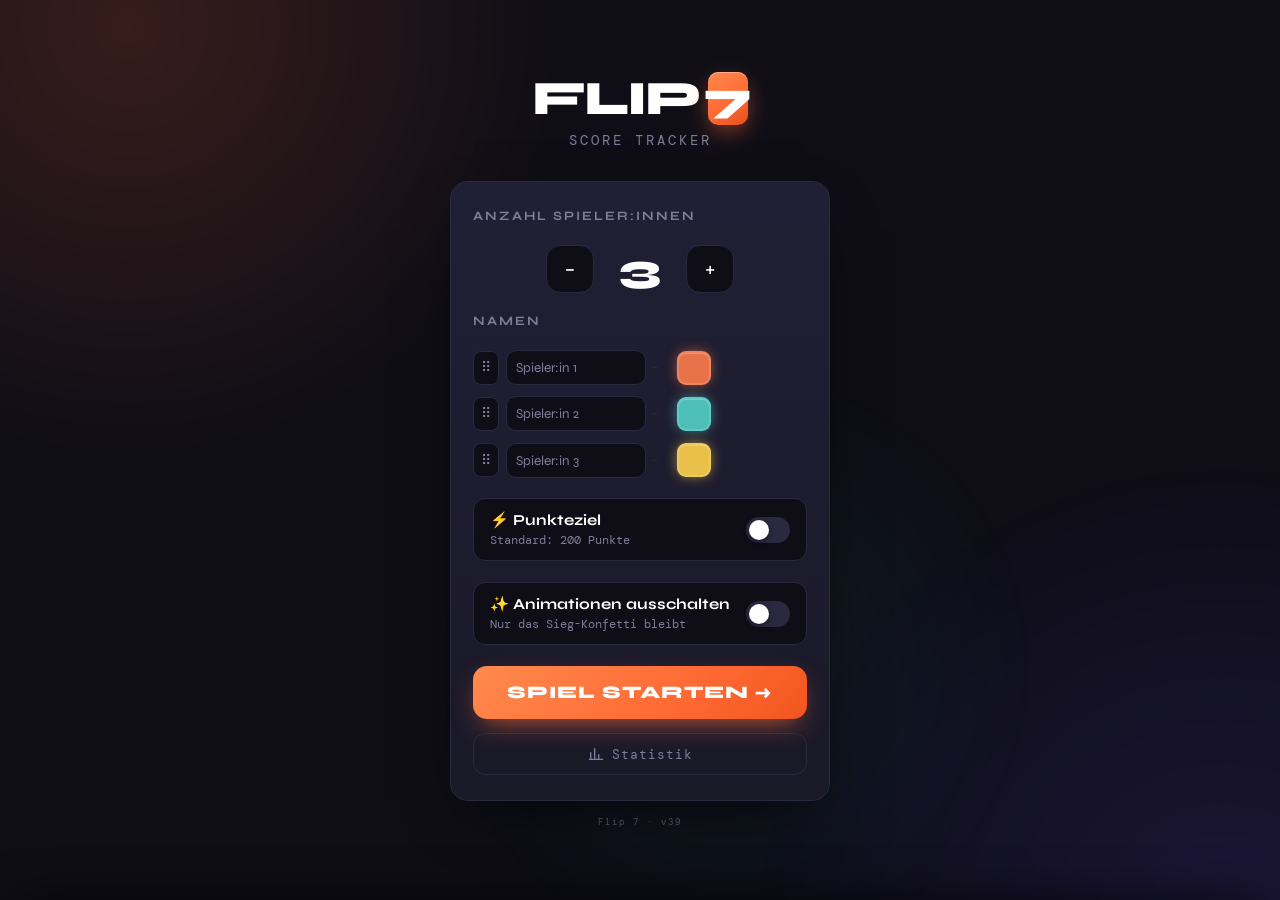
==== commit a2503f5f: "v39: Web-App fürs iPhone – eigener Ziffernblock, Torte bleibt stehen Auf dem iPhone ließ sich die Ta" ====
--- a/index.html
+++ b/index.html
@@ -9,23 +9,12 @@
 <meta name="theme-color" content="#0f0e17">
 <meta name="description" content="Flip 7 Score Tracker">
 
-<!-- PWA Manifest (als Inline-Data-URI – keine separate Datei nötig) -->
-<link rel="manifest" href="data:application/manifest+json,{
-  %22name%22:%22Flip%207%20Score%20Tracker%22,
-  %22short_name%22:%22Flip%207%22,
-  %22start_url%22:%22.%22,
-  %22display%22:%22standalone%22,
-  %22background_color%22:%22%230f0e17%22,
-  %22theme_color%22:%22%230f0e17%22,
-  %22orientation%22:%22portrait%22,
-  %22icons%22:[
-    {%22src%22:%22data:image/svg+xml,%3Csvg%20xmlns%3D'http%3A%2F%2Fwww.w3.org%2F2000%2Fsvg'%20viewBox%3D'0%200%20512%20512'%3E%3Crect%20width%3D'512'%20height%3D'512'%20rx%3D'100'%20fill%3D'%230f0e17'%2F%3E%3Ctext%20x%3D'256'%20y%3D'310'%20text-anchor%3D'middle'%20font-family%3D'Arial%20Black%2Csans-serif'%20font-size%3D'260'%20font-weight%3D'900'%3E%3Ctspan%20fill%3D'%23fffffe'%3EF%3C%2Ftspan%3E%3Ctspan%20fill%3D'%23ff6b35'%3E7%3C%2Ftspan%3E%3C%2Ftext%3E%3C%2Fsvg%3E%22,%22sizes%22:%22512x512%22,%22type%22:%22image/svg+xml%22,%22purpose%22:%22any%20maskable%22}
-  ]
-}">
-
-<!-- iOS Home Screen Icon (SVG als Data-URI) -->
-<link rel="apple-touch-icon" href="data:image/svg+xml,<svg xmlns='http://www.w3.org/2000/svg' viewBox='0 0 512 512'><rect width='512' height='512' rx='100' fill='%230f0e17'/><text x='256' y='310' text-anchor='middle' font-family='Arial Black,sans-serif' font-size='260' font-weight='900'><tspan fill='%23fffffe'>F</tspan><tspan fill='%23ff6b35'>7</tspan></text></svg>">
-<title>Flip 7 · Score v35</title>
+<!-- Web-App (GitHub Pages): Manifest und Icons als echte Dateien –
+     iOS kann weder ein Manifest als Data-URI noch SVG-Icons auf dem Home-Bildschirm -->
+<link rel="manifest" href="manifest.webmanifest">
+<link rel="apple-touch-icon" href="icons/apple-touch-icon.png">
+<link rel="icon" type="image/png" sizes="192x192" href="icons/icon-192.png">
+<title>Flip 7 · Score v39</title>
 <link rel="preconnect" href="https://fonts.googleapis.com">
 <link href="https://fonts.googleapis.com/css2?family=Syne:wght@400;700;800&family=DM+Mono:wght@400;500&display=swap" rel="stylesheet">
 <script>
@@ -35,6 +24,16 @@
     if (_ao === null) _ao = (window.matchMedia && matchMedia('(prefers-reduced-motion: reduce)').matches) ? '1' : '0';
     if (_ao === '1') document.documentElement.classList.add('no-anim');
   } catch (e) {}
+  // iPhone/iPad: eigener Ziffernblock statt iOS-Tastatur, Vollbild bis in die Ecken (Kamera-Insel, Home-Balken).
+  // Nur auf iOS – Android (App und Browser) bleibt unverändert.
+  (function () {
+    var ios = /iP(hone|od|ad)/.test(navigator.userAgent) ||
+      (navigator.platform === 'MacIntel' && navigator.maxTouchPoints > 1);
+    if (!ios) return;
+    document.documentElement.classList.add('ios');
+    var vp = document.querySelector('meta[name="viewport"]');
+    if (vp) vp.setAttribute('content', 'width=device-width, initial-scale=1, maximum-scale=1, user-scalable=no, viewport-fit=cover');
+  })();
 </script>
 <style>
   :root {
@@ -331,6 +330,7 @@
     background: linear-gradient(180deg, rgba(15,14,23,.55), rgba(15,14,23,.2));
     border-bottom: 1px solid var(--border);
     z-index: 5;
+    -webkit-user-select: none; user-select: none;   /* langes Drücken markiert keinen Text (Fokus bleibt im Feld) */
   }
   #game.enter { animation: fadeIn .4s ease-out both; }
 
@@ -579,6 +579,7 @@
     padding: 0 0.75rem; height: 44px;
     text-align: center; outline: none;
     transition: border-color 0.3s, box-shadow .3s;
+    -webkit-user-select: text; user-select: text;
   }
   #delta-input:focus { box-shadow: 0 0 0 3px var(--pc-a), 0 0 18px -4px var(--pc); }
   #delta-input.shake { animation: shakeX .35s ease-in-out; }
@@ -868,6 +869,7 @@
   .fchip.active { color: #fff; font-weight: 700; }
 
   /* Kennzahlen */
+  .legacy-hint { margin: 0.35rem 1rem 0; font-family: 'DM Mono', monospace; font-size: 0.62rem; color: var(--muted); text-align: center; }
   .kpis { display: grid; grid-template-columns: repeat(3, 1fr); gap: 0.6rem; margin: 0.8rem 1rem 0; }
   .kpi { background: var(--surface); border: 1px solid var(--border); border-radius: 14px; padding: 0.7rem 0.5rem; text-align: center; min-width: 0; }
   .kpi-val { font-family: 'DM Mono', monospace; font-size: 1.35rem; font-weight: 500; line-height: 1.1; }
@@ -1025,6 +1027,81 @@
   .cp-sw.sel { border-color: #fff; transform: scale(1.12); box-shadow: 0 0 14px -2px var(--c); }
   .cp-sw.used::after { content: ''; position: absolute; right: 3px; bottom: 3px; width: 6px; height: 6px; border-radius: 50%; background: rgba(15,14,23,.8); }
   .cp-hint { font-family: 'DM Mono', monospace; font-size: .6rem; color: #5d5c78; margin-top: -.45rem; }
+</style>
+<style>
+  /* ===== iPHONE / iPAD (html.ios) =====
+     iOS lässt sich die Tastatur nicht aufzwingen und schiebt beim Öffnen die ganze Seite hoch.
+     Darum ersetzt dort ein eigener Ziffernblock die Tastatur; das Punktefeld ist nur Anzeige.
+     Die Maße kommen aus svh (Höhe bei eingeblendeten Safari-Leisten) und ändern sich nie –
+     die Torte bleibt auf dem Pixel stehen. Oben/unten Platz für Kamera-Insel und Home-Balken. */
+  html.ios {
+    --safe-t: env(safe-area-inset-top, 0px);
+    --safe-b: env(safe-area-inset-bottom, 0px);
+    --app-height: calc(var(--safe-t) + (100vh - var(--safe-t)) * .57);
+  }
+  @supports (height: 100svh) {
+    html.ios { --app-height: calc(var(--safe-t) + (100svh - var(--safe-t)) * .57); }
+  }
+  html.ios, html.ios body { overscroll-behavior: none; }
+  html.ios body { position: fixed; inset: 0; }          /* Seite kann weder scrollen noch wippen */
+  html.ios #game { padding-top: var(--safe-t); touch-action: none; }
+  html.ios #setup { padding-top: calc(2rem + var(--safe-t)); padding-bottom: calc(2rem + var(--safe-b)); }
+  html.ios .toast { top: calc(var(--topbar) + 6px + var(--safe-t)); }
+  html.ios #history-panel { padding-bottom: calc(1rem + var(--safe-b)); }
+  /* Punktefeld: nur Anzeige – bekommt nie den Fokus, also erscheint nie die iOS-Tastatur */
+  html.ios #delta-input { pointer-events: none; caret-color: transparent; -webkit-user-select: none; user-select: none; }
+
+  /* Ziffernblock im Tastatur-Bereich: fährt hoch, sobald eine Spieler:in gewählt ist, und bleibt */
+  #numpad { display: none; }
+  html.ios #numpad {
+    display: grid; position: fixed; left: 0; right: 0; top: var(--app-height); bottom: 0; z-index: 6;
+    grid-template-columns: repeat(3, 1fr); grid-template-rows: repeat(4, 1fr); gap: 8px;
+    padding: 10px 12px calc(10px + var(--safe-b));
+    background: linear-gradient(180deg, var(--bg-2), var(--bg) 70%);
+    border-top: 1px solid var(--border);
+    transform: translateY(104%); visibility: hidden;
+    transition: transform .34s var(--ease-out), visibility 0s linear .34s;
+    touch-action: none; -webkit-user-select: none; user-select: none; -webkit-touch-callout: none;
+  }
+  html.ios body[data-screen="game"].pad-on #numpad { transform: none; visibility: visible; transition: transform .34s var(--ease-out); }
+  .np-key {
+    position: relative; overflow: hidden; min-height: 0;
+    display: flex; align-items: center; justify-content: center;
+    background: var(--surface); border: 1px solid var(--border); border-radius: 14px;
+    color: var(--text); font-family: 'DM Mono', monospace; font-size: 1.75rem; font-weight: 500;
+    cursor: pointer; touch-action: none;
+    transition: transform .14s var(--spring), background .12s, border-color .12s, filter .12s;
+  }
+  .np-key.down { transform: scale(.93); background: var(--surface-2); border-color: var(--border-hi); }
+  .np-key svg { width: 28px; height: 28px; fill: none; stroke: currentColor; stroke-width: 2; stroke-linecap: round; stroke-linejoin: round; pointer-events: none; }
+  .np-del { color: var(--muted); }
+  .np-enter, .np-enter.down { background: var(--pc); border-color: transparent; color: #fff; box-shadow: 0 8px 22px -10px var(--pc); }
+  .np-enter.down { filter: brightness(1.18); }
+
+  /* iPhone quer: lässt sich im Browser nicht sperren → freundlicher Hinweis statt gequetschter Torte */
+  #rotate-hint { display: none; }
+  @media (orientation: landscape) and (max-height: 500px) {
+    html.ios #rotate-hint {
+      display: flex; position: fixed; inset: 0; z-index: 3000; background: var(--bg);
+      flex-direction: column; align-items: center; justify-content: center; gap: 16px;
+      color: var(--muted); font-size: .8rem; font-weight: 700; letter-spacing: 1.5px; text-transform: uppercase;
+    }
+  }
+  .rh-phone { width: 30px; height: 50px; border: 3px solid var(--text); border-radius: 8px; animation: rhTurn 2.6s var(--ease-out) infinite; }
+  @keyframes rhTurn { 0%, 25% { transform: rotate(-90deg); } 55%, 100% { transform: rotate(0); } }
+
+  /* Setup: Tipp „Zum Home-Bildschirm“ (nur iPhone in Safari) + Versionsnummer */
+  .ios-hint {
+    display: none; margin-top: .9rem; width: 100%;
+    align-items: center; gap: .65rem;
+    background: rgba(26,25,40,.85); border: 1px solid var(--border); border-radius: 14px;
+    padding: .6rem .5rem .6rem .8rem; font-size: .72rem; line-height: 1.4; color: var(--muted);
+  }
+  .ios-hint.show { display: flex; animation: fadeUp .5s var(--ease-out) .3s both; }
+  .ios-hint b { color: var(--text); }
+  .ios-hint svg { width: 22px; height: 22px; flex-shrink: 0; fill: none; stroke: var(--accent); stroke-width: 2; stroke-linecap: round; stroke-linejoin: round; }
+  .ios-hint .x { margin-left: auto; flex-shrink: 0; background: none; border: none; color: var(--muted); font-size: 1.2rem; line-height: 1; padding: .3rem .5rem; cursor: pointer; }
+  .app-ver { margin-top: .9rem; font-family: 'DM Mono', monospace; font-size: .58rem; letter-spacing: 2px; color: var(--muted); opacity: .55; text-align: center; }
 </style>
 </head>
 <body data-screen="setup">
@@ -1073,6 +1150,12 @@
         Statistik
       </button>
     </div>
+    <div class="ios-hint" id="iosHint">
+      <svg viewBox="0 0 24 24"><path d="M12 15V3M8 7l4-4 4 4"/><path d="M7 10H5.5A1.5 1.5 0 0 0 4 11.5v8A1.5 1.5 0 0 0 5.5 21h13a1.5 1.5 0 0 0 1.5-1.5v-8a1.5 1.5 0 0 0-1.5-1.5H17"/></svg>
+      <span><b>Tipp:</b> In Safari auf <b>Teilen</b> → <b>„Zum Home-Bildschirm“</b>. Dann läuft Flip 7 im Vollbild und auch ohne Internet.</span>
+      <button class="x" type="button" aria-label="Tipp schließen">×</button>
+    </div>
+    <div class="app-ver" id="appVer"></div>
   </div>
 </div>
 
@@ -1092,6 +1175,7 @@
     <button class="fchip" data-days="0">Alles</button>
   </div>
 
+  <div class="legacy-hint" id="legacyHint" style="display:none"></div>
   <div class="kpis" id="sc-kpis"></div>
 
   <!-- Karte 1: Podium -->
@@ -1300,6 +1384,7 @@
 
 <canvas id="fx-canvas"></canvas>
 <div class="toast" id="toast"></div>
+<div id="rotate-hint" aria-hidden="true"><div class="rh-phone"></div>Bitte hochkant halten</div>
 
 <script>
 const COLORS = ['#e8734a','#4dbfb8','#e8c04a','#9b7fe8','#e8708a','#4db88a','#6aaee8','#e8924a','#a0c878','#e87878','#78aee8','#c8a0e8','#78c8b8','#e8b878','#98b8e8','#c8e878'];
@@ -1841,6 +1926,9 @@
     const isWinner = hasWinner && p.score === maxScore;
     const isActive = i === activeIdx;
     const g = svgEl('g', { class: 'pie-slice', 'data-i': i });
+    // Tastatur bleibt offen. Der Listener sitzt direkt am Stück, weil die Torte schon beim pointerup neu
+    // gebaut wird – das touchend landet dann am alten, abgehängten Stück und erreicht das <svg> nicht mehr.
+    g.addEventListener('touchend', e => e.preventDefault(), { passive: false });
     if (isWinner) g.setAttribute('filter', 'url(#glow)');
 
     const track = svgEl('path', { fill: p.color, opacity: '0.15' });
@@ -1998,7 +2086,20 @@
   try {
     if (window.Flip7Native && Flip7Native.haptic) Flip7Native.haptic(kind);
     else if (navigator.vibrate) navigator.vibrate(kind === 'long' ? 18 : 8);
+    else if (document.documentElement.classList.contains('ios')) iosTick();
   } catch (e) {}
+}
+// iPhone (iOS 18+): Ein Schalter (<input type="checkbox" switch>) gibt beim Umschalten einen fühlbaren
+// Tick – die einzige Haptik, an die eine Web-App dort herankommt. Klappt nur direkt beim Tippen;
+// ältere iOS-Versionen ignorieren es einfach.
+function iosTick() {
+  const l = document.createElement('label');
+  l.setAttribute('aria-hidden', 'true');
+  l.style.display = 'none';
+  l.innerHTML = '<input type="checkbox" switch>';
+  document.head.appendChild(l);
+  l.click();
+  l.remove();
 }
 function fxBurst(i) {
   if (!ANIM.on || !state.players[i]) return;
@@ -2063,6 +2164,10 @@
 pieSvg.addEventListener('pointerup', endPress);
 pieSvg.addEventListener('pointercancel', endPress);
 pieSvg.addEventListener('contextmenu', e => e.preventDefault());
+// Tastatur bleibt offen: Ohne preventDefault schickt der Browser nach dem Loslassen Maus-Ersatz-
+// ereignisse, die dem Eingabefeld den Fokus nehmen. Die Gesten laufen komplett über die Pointer-Events.
+// (Die Tortenstücke haben dafür einen eigenen Listener, siehe renderPie.)
+pieSvg.addEventListener('touchend', e => e.preventDefault(), { passive: false });
 
 // ── Pro Frame: Geometrie aus dem Animationszustand ────
 function drawPie(now) {
@@ -2723,6 +2828,7 @@
     if (ANIM.on && intro) retrigger(game, 'enter');
   }
   setModeBadge();
+  syncPad();
   if (startPlayerIdx >= state.players.length) startPlayerIdx = 0;
   resetPieAnim();
   sizePie();
@@ -2770,6 +2876,7 @@
   document.body.dataset.screen = 'setup';
   retrigger($('setupInner'), 'enter');
   activeIdx = null;
+  syncPad();
   stopClock(); // Uhrzeit-Interval stoppen
   // hide input bar elements
   hint.style.display = 'block';
@@ -2816,6 +2923,8 @@
   inputBar.style.setProperty('--pc', p.color);
   inputBar.style.setProperty('--pc-a', rgba(p.color, 0.28));
   inputBar.classList.add('has-player');
+  if (numpad) numpad.style.setProperty('--pc', p.color);
+  syncPad();
   deltaInput.style.borderColor = p.color;
   hint.style.display       = 'none';
   deltaInput.style.display = 'block';
@@ -2824,7 +2933,7 @@
   subBtn.style.borderColor = p.color;
   resetSubBtn();
   deltaInput.value = '';
-  if (focus) deltaInput.focus();
+  if (focus) showKeyboard();
   if (changed) retrigger(chip, 'flip');
   renderPie();
   FX.kick();
@@ -2833,8 +2942,87 @@
 
 addBtn.addEventListener('click', () => commitScore(false, addBtn));
 deltaInput.addEventListener('keydown', e => { if (e.key === 'Enter') commitScore(false, deltaInput); });
-// Tastatur bleibt offen, wenn ADD/SUB getippt wird (kein Fokus-Wechsel)
-[addBtn, subBtn].forEach(b => b.addEventListener('mousedown', e => { if (document.activeElement === deltaInput) e.preventDefault(); }));
+// Tastatur bleibt offen: Tippen oder langes Drücken irgendwo im Spielfeld (Torte, ADD/SUB, Chip, Uhr, Podium …)
+// nimmt dem Eingabefeld nie den Fokus. Nur die Knöpfe oben rechts öffnen Fenster und dürfen die Tastatur schließen.
+function keepsFocus(e) {
+  if (document.activeElement !== deltaInput) return false;
+  const t = e.target;
+  if (t === document.body || t === document.documentElement) return true;   // Hintergrund, z. B. unter dem Podium
+  return !!(t.closest && t.closest('#game') && !t.closest('.bar-actions, input, textarea, select'));
+}
+// Finger: schon beim Aufsetzen abfangen – sonst verschiebt Android beim langen Drücken den Fokus
+document.addEventListener('pointerdown', e => { if (e.pointerType !== 'mouse' && keepsFocus(e)) e.preventDefault(); }, true);
+// Maus bzw. die Maus-Ersatzereignisse nach einem Tipp
+document.addEventListener('mousedown', e => { if (keepsFocus(e)) e.preventDefault(); }, true);
+
+// Tastatur zeigen. Hat das Feld den Fokus schon (Tastatur z. B. per Zurück-Geste weggewischt),
+// bewirkt focus() nichts – dann holt die App (APK) die Tastatur nativ zurück.
+function showKeyboard() {
+  if (IOS_PAD) { syncPad(); return; }      // iPhone: Ziffernblock statt Tastatur
+  const had = document.activeElement === deltaInput;
+  deltaInput.focus();
+  if (had && window.Flip7Native && Flip7Native.keyboard) { try { Flip7Native.keyboard(); } catch (e) {} }
+}
+
+// ── iPhone/iPad: eigener Ziffernblock ──────────────────
+// Die iOS-Tastatur lässt sich nicht offen halten und schiebt beim Öffnen die Seite samt Torte hoch.
+// Auf iOS tippt man die Punkte deshalb in einen eigenen Ziffernblock im Tastatur-Bereich.
+// Das Punktefeld ist dort nur Anzeige und bekommt nie den Fokus.
+const IOS_PAD = document.documentElement.classList.contains('ios');
+const numpad = IOS_PAD ? buildNumpad() : null;
+function buildNumpad() {
+  deltaInput.readOnly = true;
+  deltaInput.tabIndex = -1;
+  deltaInput.setAttribute('inputmode', 'none');
+  const el = document.createElement('div');
+  el.id = 'numpad';
+  el.setAttribute('role', 'group');
+  el.setAttribute('aria-label', 'Ziffernblock');
+  const key = (k, label, cls = '', aria = '') =>
+    `<button type="button" class="np-key rip${cls}" data-k="${k}"${aria ? ` aria-label="${aria}"` : ''}>${label}</button>`;
+  el.innerHTML = [1, 2, 3, 4, 5, 6, 7, 8, 9].map(d => key(d, d)).join('') +
+    key('del', '<svg viewBox="0 0 24 24"><path d="M9 5h10.5A1.5 1.5 0 0 1 21 6.5v11a1.5 1.5 0 0 1-1.5 1.5H9l-6-7z"/><path d="M12.5 9.5l5 5M17.5 9.5l-5 5"/></svg>', ' np-del', 'Löschen') +
+    key(0, 0) +
+    key('enter', '<svg viewBox="0 0 24 24"><path d="M20 5v7a3 3 0 0 1-3 3H5"/><path d="M9 11l-4 4 4 4"/></svg>', ' np-enter', 'Eintragen');
+  document.body.appendChild(el);
+  const up = e => { const b = e.target.closest && e.target.closest('.np-key'); if (b) b.classList.remove('down'); };
+  el.addEventListener('pointerdown', e => { const b = e.target.closest('.np-key'); if (b) b.classList.add('down'); });
+  el.addEventListener('pointerup', up);
+  el.addEventListener('pointercancel', up);
+  el.addEventListener('pointerout', up);
+  el.addEventListener('click', e => { const b = e.target.closest('.np-key'); if (b) padKey(b.dataset.k, b); });
+  return el;
+}
+function padKey(k, src) {
+  if (activeIdx === null) return;
+  haptic('tick');
+  if (k === 'enter') { commitScore(false, src || numpad.querySelector('.np-enter')); return; }
+  let v = deltaInput.value;
+  if (k === 'del') v = v.slice(0, -1);
+  else if (v.length < 4) v = (v === '0' ? '' : v) + k;
+  deltaInput.value = v;
+}
+// Ziffernblock ist da, solange eine Spieler:in gewählt ist (wie die Tastatur in der Android-App)
+function syncPad() {
+  if (IOS_PAD) document.body.classList.toggle('pad-on', activeIdx !== null);
+}
+if (IOS_PAD) {
+  // Hardware-Tastatur (z. B. am iPad) tippt ebenfalls in den Ziffernblock
+  document.addEventListener('keydown', e => {
+    if (document.body.dataset.screen !== 'game' || activeIdx === null || e.metaKey || e.ctrlKey || e.altKey) return;
+    const t = document.activeElement;
+    if (t && /^(INPUT|TEXTAREA|SELECT)$/.test(t.tagName) && t !== deltaInput) return;   // Eingabe in einem Fenster
+    if (overlay.classList.contains('active')) return;
+    const k = /^[0-9]$/.test(e.key) ? e.key : e.key === 'Backspace' ? 'del' : e.key === 'Enter' ? 'enter' : null;
+    if (k === null) return;
+    e.preventDefault();
+    padKey(k);
+  });
+  // Bleibt die Seite nach der System-Tastatur (Namensfeld o. Ä.) verschoben, zurück an ihren Platz
+  const unshift = () => { if (window.scrollX || window.scrollY) window.scrollTo(0, 0); };
+  document.addEventListener('focusout', () => setTimeout(unshift, 80));
+  if (window.visualViewport) visualViewport.addEventListener('resize', () => setTimeout(unshift, 80));
+}
 
 // Sub-btn: double-tap to confirm (mit ablaufendem Countdown-Balken)
 let subTapTimer = null;
@@ -2891,7 +3079,7 @@
   } else if (crossed) celebrate();
 
   renderPie();
-  deltaInput.focus();
+  showKeyboard();
   showToast(`${p.name}: ${val >= 0 ? '+' : ''}${val} → ${p.score}`, p.color);
   saveLiveGame();
   FX.kick();
@@ -3071,18 +3259,39 @@
 }
 
 // ── Wake Lock (Display bleibt an) ─────────────────────
-let wakeLock = null;
+let wakeLock = null, wakeTry = 0;
 async function requestWakeLock() {
-  if ('wakeLock' in navigator) {
-    try {
-      wakeLock = await navigator.wakeLock.request('screen');
-    } catch (e) { /* silent fail */ }
-  }
+  if (!('wakeLock' in navigator) || document.visibilityState !== 'visible') return;
+  if (wakeLock && !wakeLock.released) return;
+  wakeTry = Date.now();
+  try {
+    wakeLock = await navigator.wakeLock.request('screen');
+  } catch (e) { /* silent fail */ }
 }
 document.addEventListener('visibilitychange', () => {
   if (document.visibilityState === 'visible') requestWakeLock();
 });
+// Zusätzlich beim Tippen erneuern: iOS verlangt dafür teils eine Berührung
+// und gibt die Sperre bei jedem Sperren/App-Wechsel wieder frei
+document.addEventListener('pointerup', () => { if (Date.now() - wakeTry > 5000) requestWakeLock(); }, { passive: true });
 requestWakeLock();
+
+// ── Setup: Versionsnummer + iPhone-Tipp „Zum Home-Bildschirm“ ──
+(function () {
+  const v = (document.title.match(/v\d+(\.\d+)*/) || [''])[0];
+  $('appVer').textContent = v ? 'Flip 7 · ' + v : '';
+  if (!IOS_PAD) return;
+  const standalone = navigator.standalone || matchMedia('(display-mode: standalone)').matches;
+  let off = false;
+  try { off = localStorage.getItem('flip7_ios_hint_off') === '1'; } catch (e) {}
+  if (standalone || off) return;
+  const h = $('iosHint');
+  h.classList.add('show');
+  h.querySelector('.x').onclick = () => {
+    h.classList.remove('show');
+    try { localStorage.setItem('flip7_ios_hint_off', '1'); } catch (e) {}
+  };
+})();
 </script>
 
 <script>
@@ -3126,8 +3335,22 @@
 }
 
 // Sammelt alle bekannten Spieler (Name→Farbe) aus allen Sessions
-function getPlayersFromSessions(sessions) {
+// Altbestand: aus der alten Version übernommene Summen (z. B. von Screenshots digitalisiert).
+// flip7_legacy = { until:'YYYY-MM-DD', games:N, players:[{name,color,games,points,gold,silver,bronze}],
+//                  days:{'YYYY-MM-DD':Anzahl}, record?:{name,score,color}, appliedMedals:{…} }
+function loadLegacy() {
+  try { const l = JSON.parse(localStorage.getItem('flip7_legacy')); return l && Array.isArray(l.players) ? l : null; }
+  catch (e) { return null; }
+}
+const fmtDM = d => d ? `${d.slice(8, 10)}.${d.slice(5, 7)}.` : '?';
+
+function getPlayersFromSessions(sessions, legacy = null) {
   const map = {}; // name → {color, totalScore, count, gold, silver, bronze}
+  if (legacy) legacy.players.forEach(p => {
+    const nk = normalizeName(p.name);
+    map[nk] = { name: p.name, color: p.color || '#9b9ab5', totalScore: +p.points || 0, count: +p.games || 0,
+                gold: +p.gold || 0, silver: +p.silver || 0, bronze: +p.bronze || 0 };
+  });
   sessions.forEach(s => {
     s.players.forEach(p => {
       const nk = normalizeName(p.name);
@@ -3185,17 +3408,22 @@
   if (!chip || !statsCache) return;
   const nk = chip.dataset.nk;
   hiddenLines.has(nk) ? hiddenLines.delete(nk) : hiddenLines.add(nk);
-  renderLineChart(statsCache.sessions, statsCache.players, false);
+  renderLineChart(statsCache.sessions, statsCache.players, false, statsCache.legacy);
 });
 
 function renderStats(animate = true) {
   const sessions = filterSessions(statsFilterDays);
-  const players  = getPlayersFromSessions(sessions);
-  statsCache = { sessions, players };
+  const L = loadLegacy();
+  const legacy = statsFilterDays === 0 ? L : null;   // Altbestand hat keine Einzeldaten → nur unter „Alles“
+  const players  = getPlayersFromSessions(sessions, legacy);
+  statsCache = { sessions, players, legacy };
   const A = animate && ANIM.on;
-  renderKpis(sessions, players, A);
+  const hint = $('legacyHint');
+  hint.style.display = L && !legacy ? '' : 'none';
+  if (L) hint.textContent = `Altbestand (bis ${fmtDM(L.until)}) zählt nur unter „Alles“`;
+  renderKpis(sessions, players, A, legacy);
   renderStatsPodium(players, A);
-  renderLineChart(sessions, players, A);
+  renderLineChart(sessions, players, A, legacy);
   renderMedalBars(players, A);
   renderAvgBars(players, A);
   renderHeatmap(loadSessions(), A); // Heatmap immer über alle Sessions
@@ -3206,12 +3434,13 @@
 const animAttr = (A, cls, d) => A ? ` class="${cls}" style="--d:${d.toFixed(3)}s"` : '';
 
 // ── Kennzahlen ────────────────────────────────────────
-function renderKpis(sessions, players, A) {
+function renderKpis(sessions, players, A, legacy = null) {
   const el = $('sc-kpis');
-  let best = null;
+  let best = legacy && legacy.record && legacy.record.score ? legacy.record : null;
   sessions.forEach(s => s.players.forEach(p => { if (!best || p.score > best.score) best = p; }));
+  const games = sessions.length + (legacy ? (+legacy.games || 0) : 0);
   const items = [
-    { v: sessions.length, l: sessions.length === 1 ? 'Spiel' : 'Spiele' },
+    { v: games, l: games === 1 ? 'Spiel' : 'Spiele' },
     { v: players.length, l: 'Spieler:innen' },
     { v: best ? best.score : '–', l: best ? `Rekord · ${best.name}` : 'Rekord', c: best ? best.color : null }
   ];
@@ -3236,6 +3465,7 @@
 function summarize(data) {
   let games = 0;
   try { games = (JSON.parse(data.flip7_sessions || '[]') || []).length; } catch (e) {}
+  try { const L = JSON.parse(data.flip7_legacy || 'null'); if (L) games += +L.games || 0; } catch (e) {}
   const medalKeys = Object.keys(data).filter(k => k.startsWith('flip7_medals_'));
   let medals = 0;
   medalKeys.forEach(k => { try { const m = JSON.parse(data[k]) || {}; medals += (m.gold || 0) + (m.silver || 0) + (m.bronze || 0); } catch (e) {} });
@@ -3277,7 +3507,7 @@
   clearTimeout(restoreTimer); restoreTimer = null;
   const b = $('restoreGo');
   b.classList.remove('confirm');
-  b.textContent = 'Laden';
+  b.textContent = restoreParsed && restoreParsed.type === 'legacy' ? 'Einpflegen' : 'Laden';
   b.disabled = !restoreParsed;
 }
 $('restoreBtn').onclick = () => {
@@ -3296,10 +3526,18 @@
   if (raw) {
     try {
       const b = JSON.parse(raw.slice(raw.indexOf('{'), raw.lastIndexOf('}') + 1));
-      if (b && b.app === 'flip7' && b.data && typeof b.data === 'object' &&
+      if (b && b.app === 'flip7' && b.type === 'legacy' && b.legacy && Array.isArray(b.legacy.players) &&
+          b.legacy.players.every(p => p && typeof p.name === 'string' && p.name.trim())) restoreParsed = b;
+      else if (b && b.app === 'flip7' && b.data && typeof b.data === 'object' &&
           Object.keys(b.data).every(k => k.startsWith('flip7_') && typeof b.data[k] === 'string')) restoreParsed = b;
     } catch (e) {}
-    if (restoreParsed) {
+    if (restoreParsed && restoreParsed.type === 'legacy') {
+      const Lg = restoreParsed.legacy;
+      const medals = Lg.players.reduce((n, p) => n + (+p.gold || 0) + (+p.silver || 0) + (+p.bronze || 0), 0);
+      out.className = 'backup-sum';
+      out.innerHTML = `✓ Altbestand bis ${esc(fmtDM(Lg.until))}: ${+Lg.games || 0} Spiele · ${Lg.players.length} Personen mit ${medals} Medaillen` +
+        `<br>➕ Wird ergänzt – deine bisherigen Spiele bleiben` + (loadLegacy() ? ' (ersetzt den alten Altbestand)' : '');
+    } else if (restoreParsed) {
       const here = summarize(currentData());
       const date = restoreParsed.exported ? new Date(restoreParsed.exported).toLocaleDateString('de-DE') : '?';
       out.className = 'backup-sum' + (here.games || here.people ? ' warn' : '');
@@ -3321,6 +3559,16 @@
     restoreTimer = setTimeout(resetRestoreBtn, 3000);
     return;
   }
+  if (restoreParsed.type === 'legacy') {           // Altbestand: ergänzen statt ersetzen
+    mergeLegacy(restoreParsed);
+    restoreParsed = null;
+    resetRestoreBtn();
+    closeModal('restore-modal'); overlay.classList.remove('active');
+    renderNameInputs();
+    renderStats(true);
+    showToast('✓ Altbestand eingepflegt');
+    return;
+  }
   // 2. Tippen: vorhandene Daten ersetzen
   Object.keys(currentData()).forEach(k => localStorage.removeItem(k));
   Object.entries(restoreParsed.data).forEach(([k, v]) => localStorage.setItem(k, v));
@@ -3333,6 +3581,27 @@
   renderStats(true);
   showToast('✓ Daten geladen');
 };
+
+// Altbestand einpflegen: Medaillen-Zähler (Setup-Abzeichen) werden ergänzt. Ein früher
+// eingepflegter Altbestand wird vorher wieder abgezogen → mehrfaches Einpflegen zählt nie doppelt.
+function mergeLegacy(b) {
+  const prev = loadLegacy();
+  const prevM = (prev && prev.appliedMedals) || {};
+  const norm = o => Object.fromEntries(Object.entries(o || {}).map(([k, v]) => [normalizeName(k), v || {}]));
+  const newM = b.medals ? norm(b.medals) : Object.fromEntries(b.legacy.players.map(p =>
+    [normalizeName(p.name), { gold: +p.gold || 0, silver: +p.silver || 0, bronze: +p.bronze || 0 }]));
+  new Set([...Object.keys(prevM), ...Object.keys(newM)]).forEach(nk => {
+    const cur = getMedals(nk), a = prevM[nk] || {}, n = newM[nk] || {};
+    ['gold', 'silver', 'bronze'].forEach(t => { cur[t] = Math.max(0, (cur[t] || 0) - (+a[t] || 0) + (+n[t] || 0)); });
+    localStorage.setItem(`flip7_medals_${nk}`, JSON.stringify(cur));
+  });
+  // Farben pro Name merken (nur wenn noch keine gespeichert ist)
+  b.legacy.players.forEach(p => {
+    const nk = normalizeName(p.name);
+    if (/^#[0-9a-f]{6}$/i.test(p.color || '') && !localStorage.getItem(`flip7_color_name_${nk}`)) localStorage.setItem(`flip7_color_name_${nk}`, p.color);
+  });
+  localStorage.setItem('flip7_legacy', JSON.stringify({ ...b.legacy, appliedMedals: newM }));
+}
 
 // ── Karte 1: Podium (Top-3 nach Goldmedaillen) ───────
 function renderStatsPodium(players, A) {
@@ -3371,10 +3640,10 @@
 }
 
 // ── Karte 2: Kumuliertes Liniendiagramm ──────────────
-function renderLineChart(sessions, players, A) {
+function renderLineChart(sessions, players, A, legacy = null) {
   const el    = $('sc-linechart');
   const legEl = $('sc-legend');
-  if (!sessions.length || !players.length) {
+  if ((!sessions.length && !legacy) || !players.length) {
     el.innerHTML = '<div class="empty-stats">Keine Daten im Zeitraum</div>';
     legEl.innerHTML = '';
     return;
@@ -3384,6 +3653,9 @@
 
   // Datenpunkte aufbauen: für jeden Spieler kumulierte Punkte je Session
   const sorted = [...sessions].sort((a, b) => a.date.localeCompare(b.date));
+  // Altbestand als erster Punkt: die Linien starten bei den übernommenen Summen
+  if (legacy) sorted.unshift({ date: legacy.until || (sorted[0] ? sorted[0].date : localYMD()), legacy: true,
+    players: legacy.players.map(p => ({ name: p.name, score: +p.points || 0 })) });
   const cumul = {}, points = {};
   players.forEach(p => { const nk = normalizeName(p.name); cumul[nk] = 0; points[nk] = []; });
   sorted.forEach((s, si) => {
@@ -3415,11 +3687,12 @@
   });
   // X-Achse: Datum der ersten und letzten Session (TT.MM.)
   const fmtDate = d => `${d.slice(8, 10)}.${d.slice(5, 7)}.`;
+  const firstLbl = sorted[0].legacy ? `bis ${fmtDate(sorted[0].date)}` : fmtDate(sorted[0].date);
   if (sorted.length > 1) {
-    svg += `<text x="${PAD.left}" y="${H - 5}" text-anchor="start" font-family="DM Mono,monospace" font-size="9" fill="#7e7d9a">${fmtDate(sorted[0].date)}</text>`;
+    svg += `<text x="${PAD.left}" y="${H - 5}" text-anchor="start" font-family="DM Mono,monospace" font-size="9" fill="#7e7d9a">${firstLbl}</text>`;
     svg += `<text x="${PAD.left + IW}" y="${H - 5}" text-anchor="end" font-family="DM Mono,monospace" font-size="9" fill="#7e7d9a">${fmtDate(sorted[sorted.length - 1].date)}</text>`;
   } else {
-    svg += `<text x="${X(0)}" y="${H - 5}" text-anchor="middle" font-family="DM Mono,monospace" font-size="9" fill="#7e7d9a">${fmtDate(sorted[0].date)}</text>`;
+    svg += `<text x="${X(0)}" y="${H - 5}" text-anchor="middle" font-family="DM Mono,monospace" font-size="9" fill="#7e7d9a">${firstLbl}</text>`;
   }
 
   // Linien + Punkte pro Spieler
@@ -3439,7 +3712,8 @@
     pts.forEach((pt, j) => {
       const isLast = j === pts.length - 1;
       if (!showDots && !isLast) return;
-      svg += `<circle cx="${X(pt.si).toFixed(1)}" cy="${Y(pt.y).toFixed(1)}" r="${isLast ? 4 : 3.2}" fill="${p.color}" stroke="#1a1928" stroke-width="1.5"${animAttr(A, 'a-pop', d0 + 0.15 + (j / Math.max(1, pts.length - 1)) * 0.75)}/>`;
+      const old = sorted[pt.si].legacy;   // Altbestand: hohler Punkt
+      svg += `<circle cx="${X(pt.si).toFixed(1)}" cy="${Y(pt.y).toFixed(1)}" r="${isLast ? 4 : 3.2}" fill="${old ? '#1a1928' : p.color}" stroke="${old ? p.color : '#1a1928'}" stroke-width="${old ? 2 : 1.5}"${animAttr(A, 'a-pop', d0 + 0.15 + (j / Math.max(1, pts.length - 1)) * 0.75)}/>`;
     });
     const last = pts[pts.length - 1];
     ends.push({ x: X(last.si), y: Y(last.y), v: last.y, color: p.color });
@@ -3540,10 +3814,11 @@
 function renderHeatmap(sessions, A) {
   const el = $('sc-heatmap');
   const sub = $('hm-sub');
-  if (!sessions.length) { el.innerHTML = '<div class="empty-stats">Keine Daten</div>'; sub.textContent = ''; return; }
-
   const counts = {};
   sessions.forEach(s => { counts[s.date] = (counts[s.date] || 0) + 1; });
+  const L = loadLegacy();
+  if (L && L.days) Object.entries(L.days).forEach(([d, n]) => { if (+n > 0) counts[d] = (counts[d] || 0) + (+n); });
+  if (!Object.keys(counts).length) { el.innerHTML = '<div class="empty-stats">Keine Daten</div>'; sub.textContent = ''; return; }
   const maxCount = Math.max(...Object.values(counts), 1);
 
   const SZ = 12, GAP = 3, LBL = 22;
@@ -3680,37 +3955,13 @@
 })();
 </script>
 <script>
-// ── PWA Service Worker (Offline-Cache) ─────────────────────
-// Wird als Blob-URL registriert, damit keine separate sw.js-Datei nötig ist.
-// Cached die HTML beim ersten Laden → App funktioniert danach komplett offline.
-if ('serviceWorker' in navigator) {
-  const swCode = `
-    const CACHE = 'flip7-v35';
-    self.addEventListener('install', e => {
-      e.waitUntil(
-        caches.open(CACHE).then(c => c.addAll([self.location.href.replace(/\\/[^\\/]*$/, '') + '/']))
-      );
-      self.skipWaiting();
-    });
-    self.addEventListener('activate', e => {
-      e.waitUntil(caches.keys().then(keys =>
-        Promise.all(keys.filter(k => k !== CACHE).map(k => caches.delete(k)))
-      ));
-      self.clients.claim();
-    });
-    self.addEventListener('fetch', e => {
-      e.respondWith(
-        caches.match(e.request).then(cached => cached || fetch(e.request).then(resp => {
-          const clone = resp.clone();
-          caches.open(CACHE).then(c => c.put(e.request, clone));
-          return resp;
-        }))
-      );
-    });
-  `;
-  const blob = new Blob([swCode], { type: 'application/javascript' });
-  const swUrl = URL.createObjectURL(blob);
-  navigator.serviceWorker.register(swUrl).catch(() => {});
+// ── Web-App: Offline-Speicher (Service Worker) ─────────
+// Nur auf GitHub Pages bzw. http(s) – nicht in der APK, die hat ohnehin alles in sich.
+// sw.js liefert die Seite sofort aus dem Speicher und lädt Updates im Hintergrund
+// (eine neue Version gilt ab dem nächsten Start – nie mitten im Spiel).
+if ('serviceWorker' in navigator && /^https?:$/.test(location.protocol) &&
+    location.hostname !== 'appassets.androidplatform.net' && !window.Flip7Native) {
+  window.addEventListener('load', () => navigator.serviceWorker.register('sw.js').catch(() => {}));
 }
 </script>
 </body>
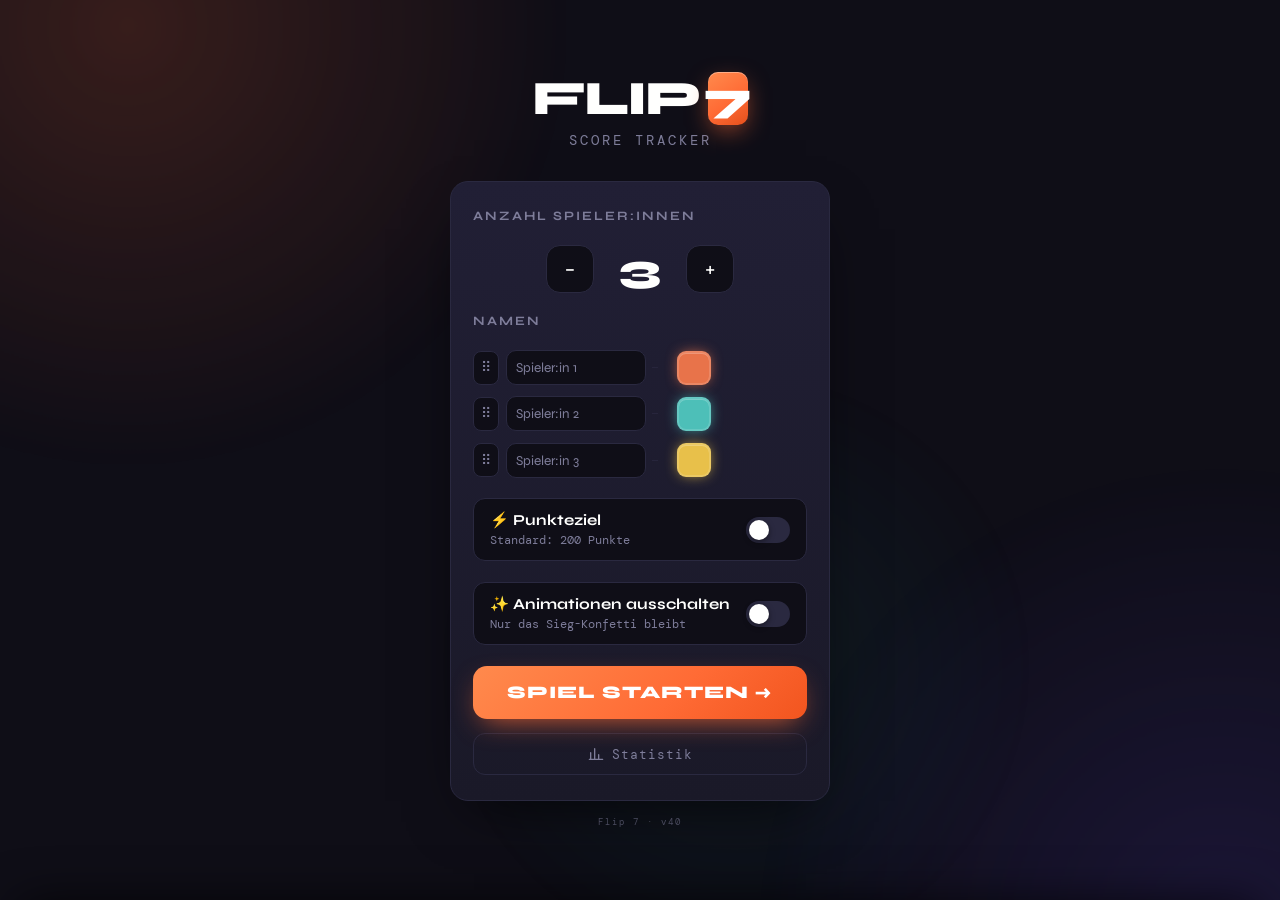
==== commit 977a014c: "v40: Vollbild in der App + Schalter „Darstellung“ (Torte, sortiert, Balken) Vollbild (Android-App): " ====
--- a/index.html
+++ b/index.html
@@ -14,7 +14,7 @@
 <link rel="manifest" href="manifest.webmanifest">
 <link rel="apple-touch-icon" href="icons/apple-touch-icon.png">
 <link rel="icon" type="image/png" sizes="192x192" href="icons/icon-192.png">
-<title>Flip 7 · Score v39</title>
+<title>Flip 7 · Score v40</title>
 <link rel="preconnect" href="https://fonts.googleapis.com">
 <link href="https://fonts.googleapis.com/css2?family=Syne:wght@400;700;800&family=DM+Mono:wght@400;500&display=swap" rel="stylesheet">
 <script>
@@ -52,8 +52,12 @@
     --radius: 18px;
     --topbar: 52px;
     --inputbar: 68px;
-    /* The whole game UI lives in 57vh → keyboard takes the rest */
-    --app-height: 57vh;
+    /* The whole game UI lives in 57vh → keyboard takes the rest.
+       Torte + Balken: --strip-h = Balken unter der Eingabeleiste, --game-cut = so viel gibt die Torte
+       dafür ab, wenn bis zur Tastatur sonst zu wenig Platz wäre (beides setzt applyViewLayout) */
+    --strip-h: 0px;
+    --game-cut: 0px;
+    --app-height: calc(57vh - var(--game-cut));
     --pie-height: calc(var(--app-height) - var(--topbar) - var(--inputbar));
     --spring: cubic-bezier(.34, 1.56, .64, 1);
     --ease-out: cubic-bezier(.22, 1, .36, 1);
@@ -618,15 +622,16 @@
   }
   #add-btn:active { transform: scale(0.92); }
 
-  /* ===== LETZTES SPIEL (unter dem Spielbereich – wird beim Tippen von der Tastatur verdeckt) ===== */
+  /* ===== LETZTES SPIEL + DARSTELLUNG (unter dem Spielbereich – wird beim Tippen von der Tastatur verdeckt) ===== */
   #last-game {
-    position: fixed; left: 0; right: 0; top: var(--app-height); bottom: 0;
-    display: none; align-items: center; justify-content: center;
+    position: fixed; left: 0; right: 0; top: calc(var(--app-height) + var(--strip-h)); bottom: 0;
+    display: none; flex-direction: column; align-items: center; justify-content: center; gap: 0.8rem;
     padding: 0.8rem 1rem calc(0.8rem + env(safe-area-inset-bottom, 0px));
     z-index: 4; pointer-events: none; overflow: hidden;
   }
   body[data-screen="game"] #last-game { display: flex; }
   @media (max-height: 380px) { body[data-screen="game"] #last-game { display: none; } }
+  #lg-podium { flex: 1; min-height: 0; width: 100%; display: flex; align-items: center; justify-content: center; }
   .lg-card {
     width: 100%; max-width: 320px;
     background: rgba(26,25,40,.72); border: 1px solid var(--border); border-radius: 16px;
@@ -655,6 +660,116 @@
   .lg-card.anim .lg-medal { animation: medalDrop .7s var(--spring) backwards; animation-delay: calc(var(--d) + .15s); }
   .lg-card.anim .lg-name, .lg-card.anim .lg-score { animation: fadeIn .45s ease-out backwards; animation-delay: calc(var(--d) + .25s); }
   .lg-hint { font-family: 'DM Mono', monospace; font-size: 0.62rem; color: #5d5c78; text-align: center; line-height: 1.5; }
+
+  /* Schalter „Darstellung“ (4 gleich breite Felder, Indikator gleitet zur Auswahl) */
+  .view-switch { flex-shrink: 0; width: 100%; max-width: 360px; pointer-events: auto; }
+  .vs-head {
+    font-family: 'DM Mono', monospace; font-size: 0.6rem; letter-spacing: 2px; text-transform: uppercase;
+    color: var(--muted); text-align: center; margin-bottom: 0.45rem;
+  }
+  .vseg {
+    position: relative; display: grid; grid-template-columns: repeat(4, 1fr); padding: 4px;
+    background: rgba(26,25,40,.72); border: 1px solid var(--border); border-radius: 14px;
+  }
+  .vseg-ind {
+    position: absolute; top: 4px; bottom: 4px; left: 4px; width: calc((100% - 8px) / 4);
+    border-radius: 10px; background: linear-gradient(135deg, #ff8a4d, var(--accent));
+    box-shadow: 0 4px 14px -4px rgba(255,107,53,.8);
+    transform: translateX(calc(var(--k, 0) * 100%));
+    transition: transform .45s var(--spring);
+  }
+  .vbtn {
+    position: relative; z-index: 1; min-width: 0; background: none; border: none; cursor: pointer;
+    display: flex; flex-direction: column; align-items: center; gap: 4px; padding: 0.5rem 0.15rem 0.45rem;
+    color: var(--muted); font-family: 'DM Mono', monospace; font-size: 0.58rem; line-height: 1.15; text-align: center;
+    transition: color .25s;
+  }
+  .vbtn svg { width: 22px; height: 22px; fill: none; stroke: currentColor; stroke-width: 1.8; stroke-linecap: round; stroke-linejoin: round; }
+  .vbtn.active { color: #fff; font-weight: 700; }
+  .vbtn:active svg { transform: scale(.88); }
+
+  /* ===== DARSTELLUNG: BALKEN =====
+     Balkendiagramm: ersetzt die Torte, Zeilen von oben nach unten nach Punkten.
+     Torte + Balken: Säulen unter der Eingabeleiste, von links nach rechts nach Punkten.
+     Plätze wechseln per top/left-Übergang; Füllung und Zahl laufen im selben Takt wie die Torte (drawBars). */
+  #bar-chart { display: none; position: relative; width: 100%; height: 100%; touch-action: manipulation; }
+  #bar-chart .float-label { z-index: 2; pointer-events: none; }
+  body[data-view="bars"] #pie-stage { display: none; }
+  body[data-view="bars"] #bar-chart { display: block; }
+  .bc-row {
+    position: absolute; left: 0; right: 0; height: var(--slot);
+    display: flex; align-items: center; gap: 6px; padding-right: 4px; cursor: pointer;
+    transition: top .6s var(--spring);
+  }
+  .bc-row.enter { animation: barInX .5s var(--ease-out) backwards; animation-delay: var(--d, 0s); }
+  @keyframes barInX { from { opacity: 0; transform: translateX(-28px); } }
+  /* Startspieler:in-Pfeil (Tipp in diese Spalte: Startspieler:in wählen bzw. weiterreichen) */
+  .bc-start { flex: 0 0 20px; align-self: stretch; display: flex; align-items: center; justify-content: center; }
+  .bc-row.is-start .bc-start::before {
+    content: ''; border-left: 10px solid var(--c); border-top: 7px solid transparent; border-bottom: 7px solid transparent;
+    filter: drop-shadow(0 0 4px var(--c)); animation: arrowBobX 1.3s ease-in-out infinite alternate;
+  }
+  @keyframes arrowBobX { from { transform: translateX(-3px); } to { transform: translateX(2px); } }
+  .bc-track {
+    position: relative; flex: 1; min-width: 0; height: 72%; border-radius: 9px; overflow: hidden;
+    background: var(--ct); transition: box-shadow .3s;
+  }
+  .bc-track::after { content: ''; position: absolute; inset: 0; background: #ff4040; opacity: var(--fl, 0); pointer-events: none; }
+  .bc-fill {
+    position: absolute; left: 0; top: 0; bottom: 0; width: 0; border-radius: 9px; opacity: .85;
+    background: linear-gradient(180deg, rgba(255,255,255,.2), rgba(255,255,255,0) 55%, rgba(0,0,0,.14)), var(--c);
+    transition: opacity .3s;
+  }
+  .bc-row.active .bc-fill { opacity: 1; }
+  .bc-row.active .bc-track { box-shadow: 0 0 0 2px var(--c), 0 0 18px -2px var(--c); }
+  .bc-name {
+    position: absolute; left: 10px; right: 8px; top: 50%; transform: translateY(-50%);
+    font-weight: 700; font-size: clamp(9px, calc(var(--slot) * .3), 15px); letter-spacing: 0.8px; text-transform: uppercase;
+    color: #fff; text-shadow: 0 1px 2px #0f0e17, 0 0 3px #0f0e17, 0 0 6px rgba(15,14,23,.6);
+    white-space: nowrap; overflow: hidden; text-overflow: ellipsis; pointer-events: none;
+  }
+  .bc-val {
+    flex: 0 0 3.1em; text-align: right; font-family: 'DM Mono', monospace; font-weight: 500;
+    font-size: clamp(10px, calc(var(--slot) * .36), 19px); transform-origin: right center;
+  }
+  .bc-medal { flex: 0 0 1.5em; text-align: center; font-size: clamp(9px, calc(var(--slot) * .32), 17px); line-height: 1; }
+  .bc-medal.pop { animation: medalPop .6s var(--spring); }
+  .bc-medal.cry { animation: cry 1.2s ease-in-out infinite; }
+
+  #bar-strip {
+    display: none; position: fixed; left: 0; right: 0; top: var(--app-height); height: var(--strip-h); z-index: 5;
+    padding: 6px 10px 5px; overflow: hidden;
+    background: linear-gradient(180deg, rgba(26,25,40,.6), rgba(15,14,23,.35));
+    border-bottom: 1px solid var(--border);
+    -webkit-user-select: none; user-select: none; touch-action: manipulation;
+  }
+  body[data-screen="game"][data-view="pie-bars"] #bar-strip { display: block; }
+  #bar-strip-in { position: relative; width: 100%; height: 100%; }
+  .bs-col {
+    position: absolute; top: 0; bottom: 0; width: var(--slot);
+    display: flex; flex-direction: column; align-items: center; gap: 2px; padding: 0 3px; cursor: pointer;
+    transition: left .6s var(--spring);
+  }
+  .bs-col.enter { animation: barInY .45s var(--ease-out) backwards; animation-delay: var(--d, 0s); }
+  @keyframes barInY { from { opacity: 0; transform: translateY(12px); } }
+  .bs-val { font-family: 'DM Mono', monospace; font-weight: 500; font-size: 0.7rem; line-height: 1; transform-origin: center bottom; }
+  .bs-track {
+    position: relative; flex: 1; min-height: 0; width: 100%; max-width: 38px;
+    border-radius: 6px 6px 3px 3px; overflow: hidden; background: var(--ct); transition: box-shadow .3s;
+  }
+  .bs-track::after { content: ''; position: absolute; inset: 0; background: #ff4040; opacity: var(--fl, 0); pointer-events: none; }
+  .bs-fill {
+    position: absolute; left: 0; right: 0; bottom: 0; height: 0; opacity: .85;
+    background: linear-gradient(90deg, rgba(255,255,255,.22), rgba(255,255,255,0) 60%, rgba(0,0,0,.12)), var(--c);
+    transition: opacity .3s;
+  }
+  .bs-col.active .bs-fill { opacity: 1; }
+  .bs-col.active .bs-track { box-shadow: 0 0 0 2px var(--c), 0 0 14px -2px var(--c); }
+  .bs-name {
+    max-width: 100%; font-size: 0.5rem; font-weight: 700; letter-spacing: 0.6px; text-transform: uppercase; line-height: 1.1;
+    color: rgba(255,255,255,.85); white-space: nowrap; overflow: hidden; text-overflow: ellipsis;
+  }
+  .bs-col.active .bs-name { color: var(--c); }
 </style>
 <style>
   /* ===== HISTORY PANEL ===== */
@@ -1054,7 +1169,7 @@
   /* Ziffernblock im Tastatur-Bereich: fährt hoch, sobald eine Spieler:in gewählt ist, und bleibt */
   #numpad { display: none; }
   html.ios #numpad {
-    display: grid; position: fixed; left: 0; right: 0; top: var(--app-height); bottom: 0; z-index: 6;
+    display: grid; position: fixed; left: 0; right: 0; top: calc(var(--app-height) + var(--strip-h)); bottom: 0; z-index: 6;
     grid-template-columns: repeat(3, 1fr); grid-template-rows: repeat(4, 1fr); gap: 8px;
     padding: 10px 12px calc(10px + var(--safe-b));
     background: linear-gradient(180deg, var(--bg-2), var(--bg) 70%);
@@ -1064,6 +1179,11 @@
     touch-action: none; -webkit-user-select: none; user-select: none; -webkit-touch-callout: none;
   }
   html.ios body[data-screen="game"].pad-on #numpad { transform: none; visibility: visible; transition: transform .34s var(--ease-out); }
+  /* Griff: nach unten wischen klappt den Ziffernblock weg (darunter: Podium und Darstellung) */
+  html.ios #numpad::before {
+    content: ''; position: absolute; top: 3px; left: 50%; width: 36px; height: 4px; margin-left: -18px;
+    border-radius: 2px; background: var(--border-hi);
+  }
   .np-key {
     position: relative; overflow: hidden; min-height: 0;
     display: flex; align-items: center; justify-content: center;
@@ -1261,6 +1381,7 @@
       <div id="pie-gloss"></div>
       <div id="pie-labels"></div>
     </div>
+    <div id="bar-chart" aria-label="Balkendiagramm"></div>
   </div>
 
   <div id="input-bar">
@@ -1275,8 +1396,31 @@
   </div>
 </div>
 
-<!-- Podium vom letzten Spiel (im Bereich, den die Tastatur beim Tippen verdeckt) -->
-<div id="last-game" aria-label="Letztes Spiel"></div>
+<!-- Torte + Balken: Säulen zwischen Eingabeleiste und Tastatur -->
+<div id="bar-strip" aria-label="Punkte als Balken"><div id="bar-strip-in"></div></div>
+
+<!-- Im Bereich, den die Tastatur beim Tippen verdeckt: Podium vom letzten Spiel + Schalter „Darstellung“ -->
+<div id="last-game">
+  <div id="lg-podium" aria-label="Letztes Spiel"></div>
+  <div class="view-switch">
+    <div class="vs-head" id="viewHead">Darstellung</div>
+    <div class="vseg" id="viewSeg" role="radiogroup" aria-labelledby="viewHead">
+      <div class="vseg-ind"></div>
+      <button type="button" class="vbtn" data-view="pie" role="radio">
+        <svg viewBox="0 0 24 24"><circle cx="12" cy="12" r="9"/><path d="M12 3v9l6.4 6.4M12 12l-8.7 2.4"/></svg>Torte
+      </button>
+      <button type="button" class="vbtn" data-view="sorted" role="radio">
+        <svg viewBox="0 0 24 24"><circle cx="12" cy="13" r="8"/><path d="M12 5v8l5.7 5.7M12 13l-7.6 2.4"/><path d="M15.8 1.6l2.6 1.9-2.6 1.9" /><path d="M8 3.5h10"/></svg>Torte sortiert
+      </button>
+      <button type="button" class="vbtn" data-view="pie-bars" role="radio">
+        <svg viewBox="0 0 24 24"><circle cx="12" cy="8" r="6"/><path d="M12 2v6l4.2 4.2"/><path d="M4 22v-3M9.3 22v-5M14.7 22v-2M20 22v-4"/></svg>Torte+Balken
+      </button>
+      <button type="button" class="vbtn" data-view="bars" role="radio">
+        <svg viewBox="0 0 24 24" style="stroke-width:3"><path d="M4 5h16M4 10h12M4 15h8.5M4 20h5"/></svg>Balken&shy;diagramm
+      </button>
+    </div>
+  </div>
+</div>
 
 <!-- Panels / modals -->
 <div id="overlay"></div>
@@ -1773,6 +1917,15 @@
 let prevMedal = [];
 let arrowG = null, arrowPoly = null, centerG = null;
 let pieCTM = null, pieWasActive = false;
+let barEls = [];       // pro Spieler: DOM-Referenzen der Balken (Balkendiagramm bzw. Säulen unter der Eingabe)
+let barKey = '', barGeo = { slot: 0, off: 0 };
+
+// ── Darstellung: Torte · Torte sortiert · Torte + Balken · Balkendiagramm (Schalter hinter der Tastatur) ──
+const VIEWS = ['pie', 'sorted', 'pie-bars', 'bars'];
+const VIEW_NAMES = { pie: 'Torte', sorted: 'Torte sortiert', 'pie-bars': 'Torte + Balken', bars: 'Balkendiagramm' };
+const VIEW = { mode: 'pie' };
+try { const v = localStorage.getItem('flip7_view'); if (VIEWS.includes(v)) VIEW.mode = v; } catch (e) {}
+document.body.dataset.view = VIEW.mode;
 
 const MAX_SCORE = () => state.ziel || 200;
 const r1 = v => v.toFixed(1);
@@ -1843,7 +1996,8 @@
 function resetPieAnim() {
   pieAnim = state.players.map(p => newAnim(p.score));
   inflight = state.players.map(() => 0);
-  prevMedal = []; arrowShown = null; layoutAnim = null; pieIntro = null;
+  prevMedal = []; arrowShown = null; layoutAnim = null; pieIntro = null; pieOrder = [];
+  barKey = '';   // Balken neu aufbauen (mit Einflug)
 }
 // Alles sofort auf Endstand (z. B. wenn Animationen ausgeschaltet werden)
 function pieSnapAll() {
@@ -1853,14 +2007,39 @@
   if (state.players.length) drawPie(performance.now());
 }
 
+// ── Reihenfolge ───────────────────────────────────────
+// Plätze nach Punkten (Gleichstand → Sitzreihenfolge). Punkte, die noch als Funken unterwegs sind,
+// zählen erst beim Einschlag – die Plätze tauschen also, wenn die Füllung angekommen ist.
+const shownScores = () => state.players.map((p, i) => p.score - (inflight[i] || 0));
+function rankPositions() {
+  const v = shownScores();
+  const pos = [];
+  v.map((_, i) => i).sort((a, b) => v[b] - v[a] || a - b).forEach((pi, k) => { pos[pi] = k; });
+  return pos;
+}
+// Torte sortiert: Position jedes Stücks (0 = ab 12 Uhr, dann im Uhrzeigersinn). Sonst Sitzreihenfolge.
+let pieOrder = [];
+const slicePos = i => pieOrder[i] ?? i;
+function syncPieOrder(now) {
+  const n = state.players.length;
+  const want = VIEW.mode === 'sorted' ? rankPositions() : state.players.map((_, i) => i);
+  if (pieOrder.length === n && want.every((p, i) => p === pieOrder[i])) return false;
+  const slide = ANIM.on && pieOrder.length === n && sliceEls.length > 0;   // Stücke gleiten auf ihren neuen Platz
+  const from = slide ? state.players.map((_, i) => sliceAngles(i, now)) : null;
+  pieOrder = want;
+  if (slide) layoutAnim = { from, t0: now, dur: 650 };
+  return true;
+}
+
 // ── Geometrie ─────────────────────────────────────────
-function targetAngles(i, n) { const d = 360 / n; return { s: i * d, e: (i + 1) * d }; }
+function targetAngles(i, n) { const d = 360 / n, k = slicePos(i); return { s: k * d, e: (k + 1) * d }; }
 function sliceAngles(i, now) {
   const T = targetAngles(i, state.players.length);
   if (!layoutAnim || !ANIM.on) return T;
   const k = easeOutCubic(clamp((now - layoutAnim.t0) / layoutAnim.dur, 0, 1));
   const F = layoutAnim.from[i] || { s: 360, e: 360 };
-  return { s: lerp(F.s, T.s, k), e: lerp(F.e, T.e, k) };
+  const off = Math.round((F.s - T.s) / 360) * 360;   // beim Umsortieren den kürzeren Weg rundherum
+  return { s: lerp(F.s, T.s + off, k), e: lerp(F.e, T.e + off, k) };
 }
 function arrowTargetAngle(now) {
   if (!state.players.length) return 0;
@@ -1876,8 +2055,14 @@
   if (!m) return { x: 0, y: 0 };
   return { x: m.a * x + m.c * y + m.e, y: m.b * x + m.d * y + m.f };
 }
-// Punkt auf der aktuellen Füll-Oberfläche eines Stücks (Bildschirmkoordinaten)
+// Punkt auf der aktuellen Füll-Oberfläche eines Stücks (Bildschirmkoordinaten).
+// Balkendiagramm: vorne am Balken.
 function sparkTarget(i, frac) {
+  const B = VIEW.mode === 'bars' && barEls[i];
+  if (B) {
+    const r = B.fill.getBoundingClientRect();
+    return { x: r.right, y: r.top + r.height * (0.15 + 0.7 * frac), nx: 1, ny: 0 };
+  }
   const { s, e } = sliceAngles(i, performance.now());
   const a = pieAnim[i] || {};
   const ang = s + (e - s) * frac;
@@ -1887,20 +2072,50 @@
   return { x: p.x, y: p.y, nx: Math.cos(rad), ny: Math.sin(rad) };
 }
 
+// ── Medaillen & 😭 (Torte und Balken) ──────────────────
+// Medaillen: Top-3-Punktestände (nur > 0), Gleichstand teilt sich die Medaille.
+// Rein kosmetisch – die echte Medaillen-Statistik vergibt openSiegerehrung().
+const MEDAL_EMOJI = ['🥇', '🥈', '🥉'];
+function topScores() {
+  return [...new Set(state.players.map(p => p.score).filter(s => s > 0))].sort((a, b) => b - a).slice(0, 3);
+}
+// 😭 erscheint wenn: dieser Spieler hat 0 Punkte UND alle anderen haben ≥50% des Ziels
+function isCrying(i) {
+  const half = MAX_SCORE() * 0.5;
+  return state.players.length > 1 && state.players[i].score === 0 &&
+    state.players.every((op, oi) => oi === i || op.score >= half);
+}
+
+// Startspieler:in festlegen (Mitte der Torte: die nächste; Balkendiagramm: Tipp auf den Pfeil-Streifen)
+function setStartPlayer(idx) {
+  startPlayerIdx = idx;
+  centerFlipT0 = performance.now();
+  renderPie();
+  FX.kick();
+  const sp = state.players[startPlayerIdx];
+  showToast(`Startspieler:in: ${sp.name}`, sp.color);
+  saveLiveGame();
+}
+
 // ── Aufbau ────────────────────────────────────────────
 function renderPie() {
   ensurePieAnim();
+  syncPieOrder(performance.now());
+  renderBars();
   pieSvg.innerHTML = '';
   pieText.innerHTML = '';
   sliceEls = [];
   const n = state.players.length;
   if (!n) return;
+  if (VIEW.mode === 'bars') {   // Balkendiagramm statt Torte
+    arrowG = centerG = null;
+    drawPie(performance.now());
+    updateAmbientColor();
+    return;
+  }
   const maxScore = Math.max(...state.players.map(p => p.score));
   const hasWinner = maxScore > 0;
-  // Medaillen: Top-3-Punktestände (nur > 0), Gleichstand teilt sich die Medaille.
-  // Rein kosmetisch – die echte Medaillen-Statistik vergibt openSiegerehrung().
-  const MEDAL_EMOJI = ['🥇', '🥈', '🥉'];
-  const topScores = [...new Set(state.players.map(p => p.score).filter(s => s > 0))].sort((a, b) => b - a).slice(0, 3);
+  const tops = topScores();
 
   const defs = svgEl('defs');
   const f = svgEl('filter', { id: 'glow', x: '-25%', y: '-25%', width: '150%', height: '150%' });
@@ -1920,7 +2135,6 @@
   const sf = n<=3?30 : n<=4?26 : n<=5?22 : n<=6?19 : n<=8?15 : n<=10?12 : n<=13?10 : 8;
   const nf = n<=3?18 : n<=4?16 : n<=5?14 : n<=6?12 : n<=8?10 : n<=10?8 : n<=13?7 : 6;
   const gap = sf * 0.68;
-  const half = MAX_SCORE() * 0.5;
 
   state.players.forEach((p, i) => {
     const isWinner = hasWinner && p.score === maxScore;
@@ -1948,7 +2162,7 @@
     nt.textContent = p.name.toUpperCase().slice(0, 10);
     tg.append(st, nt);
 
-    const medalRank = topScores.indexOf(p.score);
+    const medalRank = tops.indexOf(p.score);
     if (medalRank >= 0) {
       const medalSize = n<=3?22 : n<=4?18 : n<=5?15 : n<=8?13 : n<=12?10 : 8;
       const mg = svgEl('g', { transform: `translate(0,${gap * 2.2})` });
@@ -1959,9 +2173,7 @@
     }
     prevMedal[i] = medalRank;
 
-    // 😭 erscheint wenn: dieser Spieler hat 0 Punkte UND alle anderen haben ≥50% des Ziels
-    const othersAllAtHalf = state.players.every((op, oi) => oi === i || op.score >= half);
-    if (p.score === 0 && othersAllAtHalf && n > 1) {
+    if (isCrying(i)) {
       const crySize = n<=3?20 : n<=4?17 : n<=5?14 : n<=8?12 : n<=12?10 : 8;
       const cg = svgEl('g', { transform: `translate(0,${gap * 2.2})` });
       const cry = svgEl('text', { x: 0, y: 0, 'text-anchor': 'middle', 'dominant-baseline': 'middle', 'font-size': crySize, stroke: '#0f0e17', 'stroke-width': '3', 'paint-order': 'stroke', class: 'cry-wobble' });
@@ -1994,15 +2206,7 @@
 
   // Invisible tap target over center to advance start player
   const centerTap = svgEl('circle', { cx: CX, cy: CY, r: R_IN - 5, fill: 'transparent', cursor: 'pointer' });
-  const advance = () => {
-    startPlayerIdx = (startPlayerIdx + 1) % state.players.length;
-    centerFlipT0 = performance.now();
-    renderPie();
-    FX.kick();
-    const sp = state.players[startPlayerIdx];
-    showToast(`Startspieler:in: ${sp.name}`, sp.color);
-    saveLiveGame();
-  };
+  const advance = () => setStartPlayer((startPlayerIdx + 1) % state.players.length);
   centerTap.addEventListener('click', advance);
   centerTap.addEventListener('touchend', e => { e.preventDefault(); e.stopPropagation(); advance(); });
   pieSvg.appendChild(centerTap);
@@ -2171,6 +2375,8 @@
 
 // ── Pro Frame: Geometrie aus dem Animationszustand ────
 function drawPie(now) {
+  drawBars(now);
+  drawChip();
   const n = state.players.length;
   if (!n || !sliceEls.length) return;
   const anim = ANIM.on;
@@ -2254,19 +2460,21 @@
     if (anim && centerFlipT0 >= 0) sx = Math.cos(clamp((now - centerFlipT0) / 520, 0, 1) * Math.PI * 2);
     setAttr(centerG, 'transform', sx === 1 ? 'translate(0 0)' : `translate(200 0) scale(${sx.toFixed(3)} 1) translate(-200 0)`);
   }
-  // Chip zählt synchron mit der Torte mit
-  if (activeIdx !== null && state.players[activeIdx]) {
-    const v = String(Math.round(anim && pieAnim[activeIdx] ? pieAnim[activeIdx].num : state.players[activeIdx].score));
-    if (chipScore.textContent !== v) chipScore.textContent = v;
-  }
+}
+// Chip zählt synchron mit der Torte (bzw. den Balken) mit
+function drawChip() {
+  if (activeIdx === null || !state.players[activeIdx]) return;
+  const v = String(Math.round(ANIM.on && pieAnim[activeIdx] ? pieAnim[activeIdx].num : state.players[activeIdx].score));
+  if (chipScore.textContent !== v) chipScore.textContent = v;
 }
 
 // ── Physik-Schritt (läuft im FX-Loop) ─────────────────
 function pieStep(dt, now) {
   pieCTM = null;
-  if (!ANIM.on || !state.players.length || !sliceEls.length) return false;
+  if (!ANIM.on || !state.players.length || !(sliceEls.length || barEls.length)) return false;
   let active = false;
   const n = state.players.length;
+  if (VIEW.mode === 'sorted' && syncPieOrder(now)) active = true;   // Funken eingeschlagen → Stücke tauschen
   for (let i = 0; i < n; i++) {
     const a = pieAnim[i];
     if (!a) continue;
@@ -2370,16 +2578,25 @@
 }
 function spawnLabel(i, text, color, big) {
   if (!ANIM.on) return;
-  const stage = $('pie-stage');
-  const sc = stage.clientWidth / 400;
-  const { s, e } = sliceAngles(i, performance.now());
-  const pt = polar((s + e) / 2, R_IN + (R_OUT - R_IN) * 0.62);
-  const a = pieAnim[i] || {};
+  let x, y, host;
+  const B = VIEW.mode === 'bars' && barEls[i];
+  if (B) {   // Balkendiagramm: neben dem Balkenende
+    host = $('bar-chart');
+    const hr = host.getBoundingClientRect(), fr = B.fill.getBoundingClientRect();
+    x = fr.right - hr.left + 26; y = fr.top + fr.height / 2 - hr.top;
+  } else {
+    host = $('pie-labels');
+    const sc = $('pie-stage').clientWidth / 400;
+    const { s, e } = sliceAngles(i, performance.now());
+    const pt = polar((s + e) / 2, R_IN + (R_OUT - R_IN) * 0.62);
+    const a = pieAnim[i] || {};
+    x = (pt.x + (a.dx || 0)) * sc; y = (pt.y + (a.dy || 0)) * sc;
+  }
   const el = document.createElement('div');
   el.className = 'float-label' + (big ? ' big' : '');
-  el.style.cssText = `--c:${color};left:${((pt.x + (a.dx || 0)) * sc).toFixed(1)}px;top:${((pt.y + (a.dy || 0)) * sc).toFixed(1)}px`;
+  el.style.cssText = `--c:${color};left:${x.toFixed(1)}px;top:${y.toFixed(1)}px`;
   el.textContent = text;
-  $('pie-labels').appendChild(el);
+  host.appendChild(el);
   setTimeout(() => el.remove(), 1150);
 }
 
@@ -2392,7 +2609,7 @@
   if (!S || !state.players.length) return;
   const dpr = Math.min(window.devicePixelRatio || 1, 2);
   const px = Math.round(S * 1.3 * dpr * 0.5);   // halbe Auflösung reicht – ist eh unscharf
-  const key = state.players.map(p => p.color).join() + '|' + px;
+  const key = state.players.map(p => p.color).join() + '|' + pieOrder.join() + '|' + px;
   if (!force && key === haloKey) return;
   haloKey = key;
   cv.width = cv.height = px;
@@ -2402,7 +2619,8 @@
   ctx.filter = `blur(${Math.max(4, Math.round(18 * sc))}px)`;
   const n = state.players.length;
   state.players.forEach((p, i) => {
-    const s = (i * 360 / n - 90) * Math.PI / 180, e = ((i + 1) * 360 / n - 90) * Math.PI / 180;
+    const T = targetAngles(i, n);
+    const s = (T.s - 90) * Math.PI / 180, e = (T.e - 90) * Math.PI / 180;
     ctx.beginPath(); ctx.moveTo(c, c); ctx.arc(c, c, R_OUT * sc * 1.08, s, e); ctx.closePath();
     ctx.fillStyle = p.color; ctx.fill();
   });
@@ -2421,6 +2639,126 @@
   }
   document.documentElement.style.setProperty('--glow1', col);
 }
+
+// ══════════════════════════════════════════════════════
+// BALKEN: Balkendiagramm (Zeilen von oben nach unten) bzw.
+// Säulen unter der Eingabeleiste (von links nach rechts),
+// jeweils nach Punkten sortiert. Füllung, Zahl, Wackeln und
+// Aufblitzen kommen aus demselben Animationszustand wie die
+// Torte (pieAnim) – laufen also im Gleichtakt mit den Funken.
+// ══════════════════════════════════════════════════════
+function barHost() {
+  return VIEW.mode === 'bars' ? $('bar-chart') : VIEW.mode === 'pie-bars' ? $('bar-strip-in') : null;
+}
+function renderBars() {
+  const host = barHost(), rows = VIEW.mode === 'bars';
+  const key = host ? VIEW.mode + '|' + state.players.map(p => p.name + p.color).join('|') : '';
+  if (key !== barKey) {
+    barKey = key;
+    $('bar-chart').querySelectorAll('.bc-row').forEach(el => el.remove());
+    $('bar-strip-in').innerHTML = '';
+    barEls = [];
+    if (!host) return;
+    barEls = state.players.map((p, i) => {
+      const el = document.createElement('div');
+      el.className = rows ? 'bc-row' : 'bs-col';
+      el.dataset.i = i;
+      el.style.cssText = `--c:${p.color};--ct:${rgba(p.color, 0.15)}`;
+      el.innerHTML = rows
+        ? `<span class="bc-start"></span><span class="bc-track"><span class="bc-fill"></span><span class="bc-name">${esc(p.name)}</span></span><span class="bc-val"></span><span class="bc-medal"></span>`
+        : `<span class="bs-val"></span><span class="bs-track"><span class="bs-fill"></span></span><span class="bs-name">${esc(p.name)}</span>`;
+      const q = c => el.querySelector('.' + (rows ? 'bc-' : 'bs-') + c);
+      return { el, rows, track: q('track'), fill: q('fill'), val: q('val'), medal: rows ? q('medal') : null, pos: -1, medalTxt: '' };
+    });
+    layoutBars();   // Plätze vor dem Einhängen setzen → nichts rutscht von oben herein
+    if (ANIM.on) barEls.forEach(B => { B.el.classList.add('enter'); B.el.style.setProperty('--d', (B.pos * 0.045).toFixed(3) + 's'); });
+    barEls.forEach(B => host.appendChild(B.el));
+  } else if (host) layoutBars();
+  if (!host) return;
+  barEls.forEach((B, i) => {
+    B.el.classList.toggle('active', i === activeIdx);
+    if (B.rows) B.el.classList.toggle('is-start', i === startPlayerIdx);
+  });
+  drawBars(performance.now());
+}
+// Größe der Plätze aus dem verfügbaren Raum (Zeilen höchstens 58 px, Säulen höchstens 72 px breit, mittig)
+function layoutBars() {
+  const host = barHost();
+  if (!host || !barEls.length) return;
+  const rows = VIEW.mode === 'bars', n = barEls.length;
+  const size = rows ? host.clientHeight : host.clientWidth;
+  const slot = Math.max(1, Math.min(size / n, rows ? 58 : 72));
+  barGeo = { slot, off: (size - slot * n) / 2 };
+  host.style.setProperty('--slot', slot.toFixed(2) + 'px');
+  const pos = rankPositions();
+  barEls.forEach((B, i) => placeBar(B, pos[i]));
+}
+function placeBar(B, pos) {
+  B.pos = pos;
+  B.el.style[B.rows ? 'top' : 'left'] = (barGeo.off + pos * barGeo.slot).toFixed(1) + 'px';
+}
+// Pro Frame (aus drawPie): Plätze, Füllung, Zahl, Effekte
+function drawBars(now) {
+  if (!barEls.length) return;
+  const anim = ANIM.on, MAX = MAX_SCORE();
+  const pos = rankPositions();
+  // Medaillen wie in der Torte, aber erst wenn die Funken eingeschlagen sind (zusammen mit dem Platzwechsel)
+  const shown = shownScores();
+  const tops = [...new Set(shown.filter(s => s > 0))].sort((a, b) => b - a).slice(0, 3);
+  barEls.forEach((B, i) => {
+    const a = pieAnim[i], p = state.players[i];
+    if (!a || !p) return;
+    if (B.pos !== pos[i]) placeBar(B, pos[i]);   // Platzwechsel gleitet per CSS-Übergang
+    if (B.medal) {
+      const rank = tops.indexOf(shown[i]);
+      const m = rank >= 0 ? MEDAL_EMOJI[rank] : isCrying(i) ? '😭' : '';
+      if (B.medalTxt !== m) {
+        B.medalTxt = m;
+        B.medal.textContent = m;
+        B.medal.classList.toggle('cry', m === '😭');
+        if (m && m !== '😭') retrigger(B.medal, 'pop'); else B.medal.classList.remove('pop');
+      }
+    }
+    const num = anim ? a.num : p.score;
+    const r = (clamp((anim ? a.fill : p.score) / MAX, 0, 1) * 100).toFixed(2) + '%';
+    if (B.r !== r) { B.r = r; B.fill.style[B.rows ? 'width' : 'height'] = r; }
+    const v = String(Math.round(num));
+    if (B.v !== v) { B.v = v; B.val.textContent = v; B.val.style.color = num < 0 ? '#ff6b6b' : ''; }
+    const fl = anim ? a.flash : 0;
+    const flv = fl > 0.05 ? (0.6 * fl).toFixed(3) : num < 0 ? '0.38' : '0';
+    if (B.fl !== flv) { B.fl = flv; B.track.style.setProperty('--fl', flv); }
+    const sh = anim && a.shake > 0 ? Math.sin(now * 0.075) * 5 * a.shake : 0;
+    const tf = sh ? `translateX(${sh.toFixed(2)}px)` : '';
+    if (B.tf !== tf) { B.tf = tf; B.track.style.transform = tf; }
+    const ps = anim ? a.pulse * 0.3 : 0;
+    const vs = ps > 0.005 ? `scale(${(1 + ps).toFixed(3)})` : '';
+    if (B.vs !== vs) { B.vs = vs; B.val.style.transform = vs; }
+  });
+}
+// Antippen = Spieler:in wählen. Balkendiagramm: der Pfeil-Streifen links legt die Startspieler:in fest
+// (Tipp auf den Pfeil reicht ihn weiter – wie die Mitte der Torte).
+function barTaps(host) {
+  let down = null;
+  host.addEventListener('pointerdown', e => {
+    if (e.button > 0) return;
+    const el = e.target.closest('[data-i]');
+    down = el ? { i: +el.dataset.i, x: e.clientX, y: e.clientY, id: e.pointerId, start: !!e.target.closest('.bc-start') } : null;
+  });
+  const up = e => {
+    const d = down;
+    down = null;
+    if (!d || e.type === 'pointercancel' || e.pointerId !== d.id || !state.players[d.i] ||
+        Math.hypot(e.clientX - d.x, e.clientY - d.y) > 24) return;
+    if (!d.start) selectPlayer(d.i);
+    else setStartPlayer(d.i === startPlayerIdx ? (d.i + 1) % state.players.length : d.i);
+  };
+  host.addEventListener('pointerup', up);
+  host.addEventListener('pointercancel', up);
+  // Tastatur bleibt offen: ohne Maus-Ersatzereignisse nach dem Tippen (wie bei der Torte)
+  host.addEventListener('touchend', e => e.preventDefault(), { passive: false });
+}
+barTaps($('bar-chart'));
+barTaps($('bar-strip'));
 
 // ── Pie sizing ─────────────────────────────────────────
 function sizePie() {
@@ -2942,13 +3280,14 @@
 
 addBtn.addEventListener('click', () => commitScore(false, addBtn));
 deltaInput.addEventListener('keydown', e => { if (e.key === 'Enter') commitScore(false, deltaInput); });
-// Tastatur bleibt offen: Tippen oder langes Drücken irgendwo im Spielfeld (Torte, ADD/SUB, Chip, Uhr, Podium …)
-// nimmt dem Eingabefeld nie den Fokus. Nur die Knöpfe oben rechts öffnen Fenster und dürfen die Tastatur schließen.
+// Tastatur bleibt offen: Tippen oder langes Drücken irgendwo im Spielfeld (Torte, Balken, ADD/SUB, Chip, Uhr,
+// Podium, Darstellung …) nimmt dem Eingabefeld nie den Fokus. Nur die Knöpfe oben rechts öffnen Fenster und
+// dürfen die Tastatur schließen.
 function keepsFocus(e) {
   if (document.activeElement !== deltaInput) return false;
   const t = e.target;
   if (t === document.body || t === document.documentElement) return true;   // Hintergrund, z. B. unter dem Podium
-  return !!(t.closest && t.closest('#game') && !t.closest('.bar-actions, input, textarea, select'));
+  return !!(t.closest && t.closest('#game, #bar-strip, #last-game') && !t.closest('.bar-actions, input, textarea, select'));
 }
 // Finger: schon beim Aufsetzen abfangen – sonst verschiebt Android beim langen Drücken den Fokus
 document.addEventListener('pointerdown', e => { if (e.pointerType !== 'mouse' && keepsFocus(e)) e.preventDefault(); }, true);
@@ -2958,7 +3297,7 @@
 // Tastatur zeigen. Hat das Feld den Fokus schon (Tastatur z. B. per Zurück-Geste weggewischt),
 // bewirkt focus() nichts – dann holt die App (APK) die Tastatur nativ zurück.
 function showKeyboard() {
-  if (IOS_PAD) { syncPad(); return; }      // iPhone: Ziffernblock statt Tastatur
+  if (IOS_PAD) { padHidden = false; syncPad(); return; }      // iPhone: Ziffernblock statt Tastatur
   const had = document.activeElement === deltaInput;
   deltaInput.focus();
   if (had && window.Flip7Native && Flip7Native.keyboard) { try { Flip7Native.keyboard(); } catch (e) {} }
@@ -2969,6 +3308,7 @@
 // Auf iOS tippt man die Punkte deshalb in einen eigenen Ziffernblock im Tastatur-Bereich.
 // Das Punktefeld ist dort nur Anzeige und bekommt nie den Fokus.
 const IOS_PAD = document.documentElement.classList.contains('ios');
+let padHidden = false;     // nach unten weggewischt (wie die Android-Tastatur per Zurück-Geste)
 const numpad = IOS_PAD ? buildNumpad() : null;
 function buildNumpad() {
   deltaInput.readOnly = true;
@@ -2990,7 +3330,22 @@
   el.addEventListener('pointerup', up);
   el.addEventListener('pointercancel', up);
   el.addEventListener('pointerout', up);
-  el.addEventListener('click', e => { const b = e.target.closest('.np-key'); if (b) padKey(b.dataset.k, b); });
+  // Nach unten wischen klappt den Ziffernblock weg – darunter liegen Podium und „Darstellung“.
+  // Ein Tipp auf eine Spieler:in holt ihn zurück. Die Taste unter dem Finger zählt dann nicht.
+  let swipe = null, swiped = false;
+  el.addEventListener('pointerdown', e => { swipe = { x: e.clientX, y: e.clientY, id: e.pointerId }; swiped = false; }, true);
+  el.addEventListener('pointerup', e => {
+    const s = swipe;
+    swipe = null;
+    if (!s || e.pointerId !== s.id) return;
+    const dy = e.clientY - s.y;
+    if (dy > 50 && Math.abs(e.clientX - s.x) < dy) { swiped = true; padHidden = true; syncPad(); }
+  }, true);
+  el.addEventListener('click', e => {
+    if (swiped) { swiped = false; return; }
+    const b = e.target.closest('.np-key');
+    if (b) padKey(b.dataset.k, b);
+  });
   return el;
 }
 function padKey(k, src) {
@@ -3004,7 +3359,7 @@
 }
 // Ziffernblock ist da, solange eine Spieler:in gewählt ist (wie die Tastatur in der Android-App)
 function syncPad() {
-  if (IOS_PAD) document.body.classList.toggle('pad-on', activeIdx !== null);
+  if (IOS_PAD) document.body.classList.toggle('pad-on', activeIdx !== null && !padHidden);
 }
 if (IOS_PAD) {
   // Hardware-Tastatur (z. B. am iPad) tippt ebenfalls in den Ziffernblock
@@ -3292,6 +3647,81 @@
     try { localStorage.setItem('flip7_ios_hint_off', '1'); } catch (e) {}
   };
 })();
+</script>
+
+<script>
+// ══════════════════════════════════════════════════════
+// DARSTELLUNG umschalten (Schalter unter dem Podium, also
+// hinter der Tastatur) + Platz für die Säulen bei Torte + Balken
+// ══════════════════════════════════════════════════════
+// Die App meldet die Höhe der Ziffern-Tastatur (flip7Keyboard) → die Säulen füllen genau den Platz zwischen
+// Eingabeleiste und Tastatur; ist er zu knapp, gibt die Torte ein paar Pixel ab. Ohne Meldung (Browser,
+// iPhone mit eigenem Ziffernblock – der rückt einfach nach unten) gilt eine feste Höhe.
+const STRIP = { min: 56, max: 150, def: 64, maxCut: 60 };
+const KB = { h: 0 };
+try { KB.h = parseInt(localStorage.getItem('flip7_kb'), 10) || 0; } catch (e) {}
+function applyViewLayout() {
+  let strip = 0, cut = 0;
+  if (VIEW.mode === 'pie-bars') {
+    strip = STRIP.def;
+    if (KB.h > 0 && !IOS_PAD) {
+      const gap = Math.floor(window.innerHeight * 0.43 - KB.h);   // unter den 57vh des Spielfelds bis zur Tastatur
+      if (gap >= STRIP.min) strip = Math.min(gap, STRIP.max);
+      else if (STRIP.min - gap <= STRIP.maxCut) { strip = STRIP.min; cut = STRIP.min - gap; }
+    }
+  }
+  const st = document.documentElement.style;
+  st.setProperty('--strip-h', strip + 'px');
+  st.setProperty('--game-cut', cut + 'px');
+}
+function relayoutGame() {
+  applyViewLayout();
+  if (document.body.dataset.screen !== 'game' || !state.players.length) return;
+  sizePie();
+  renderPie();
+  FX.kick();
+}
+// Aufruf aus der App (MainActivity), sobald die Tastatur steht
+let kbT = null;
+window.flip7Keyboard = function (h) {
+  clearTimeout(kbT);
+  kbT = setTimeout(() => {
+    h = Math.round(h);
+    // Nur die Ziffern-Tastatur im Spiel zählt (die Buchstaben-Tastatur der Namensfelder ist höher)
+    if (!(h > 80) || document.body.dataset.screen !== 'game' || document.activeElement !== deltaInput) return;
+    if (Math.abs(h - KB.h) < 4) return;
+    KB.h = h;
+    try { localStorage.setItem('flip7_kb', String(h)); } catch (e) {}
+    if (VIEW.mode === 'pie-bars') relayoutGame();
+  }, 300);
+};
+
+function syncViewSwitch() {
+  const k = Math.max(0, VIEWS.indexOf(VIEW.mode));
+  document.querySelectorAll('.vbtn').forEach((b, j) => {
+    b.classList.toggle('active', j === k);
+    b.setAttribute('aria-checked', j === k ? 'true' : 'false');
+  });
+  $('viewSeg').style.setProperty('--k', k);
+}
+function setView(mode) {
+  if (!VIEWS.includes(mode) || mode === VIEW.mode) return;
+  const fromBars = VIEW.mode === 'bars';
+  VIEW.mode = mode;
+  try { localStorage.setItem('flip7_view', mode); } catch (e) {}
+  document.body.dataset.view = mode;
+  syncViewSwitch();
+  haptic('tap');
+  if (ANIM.on && fromBars) pieIntro = { t0: performance.now() };   // Torte fliegt wieder ein
+  relayoutGame();
+  showToast(`Darstellung: ${VIEW_NAMES[mode]}`);
+}
+$('viewSeg').addEventListener('click', e => {
+  const b = e.target.closest('.vbtn');
+  if (b) setView(b.dataset.view);
+});
+syncViewSwitch();
+applyViewLayout();
 </script>
 
 <script>
@@ -3871,6 +4301,7 @@
 window.addEventListener('resize', () => {
   clearTimeout(resizeT);
   resizeT = setTimeout(() => {
+    applyViewLayout();
     if (document.body.dataset.screen === 'game' && state.players.length) { sizePie(); renderPie(); }
     if ($('stats-screen').classList.contains('open')) renderStats(false);
   }, 100);
@@ -3895,7 +4326,7 @@
   return `${['So', 'Mo', 'Di', 'Mi', 'Do', 'Fr', 'Sa'][new Date(+Y, +M - 1, +D).getDay()]} ${D}.${M}.`;
 }
 function renderLastGame(animate) {
-  const el = $('last-game');
+  const el = $('lg-podium');
   const lg = state.lastGame;
   const cls = 'lg-card' + (animate && ANIM.on ? ' anim' : '');
   if (!lg || !(lg.gold.length || lg.silver.length || lg.bronze.length)) {
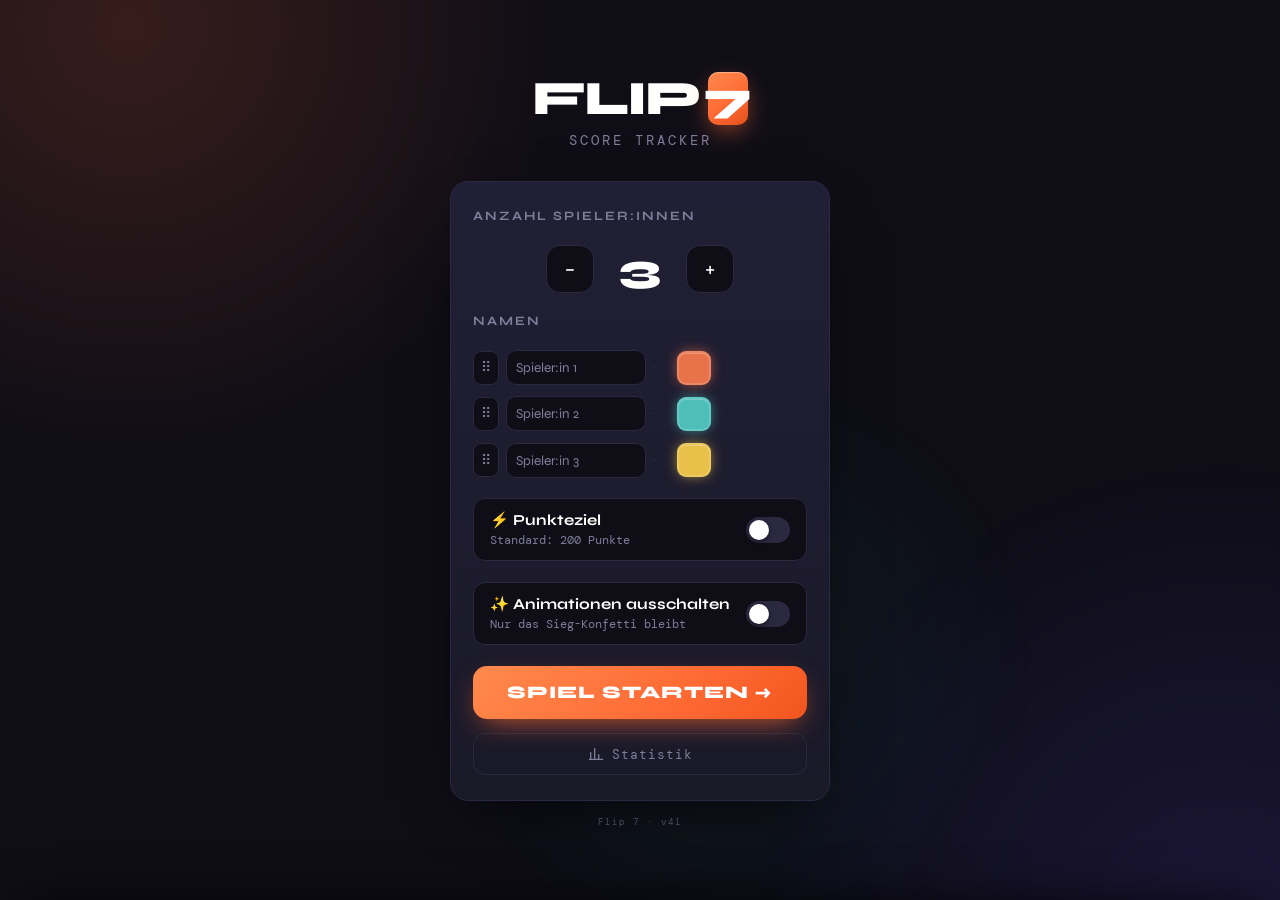
==== commit 89fdff20: "v41: Knopf „ausblenden“ am Ziffernblock (iPhone/Web-App) - unterste Zeile des eigenen Ziffernblocks:" ====
--- a/index.html
+++ b/index.html
@@ -14,7 +14,7 @@
 <link rel="manifest" href="manifest.webmanifest">
 <link rel="apple-touch-icon" href="icons/apple-touch-icon.png">
 <link rel="icon" type="image/png" sizes="192x192" href="icons/icon-192.png">
-<title>Flip 7 · Score v40</title>
+<title>Flip 7 · Score v41</title>
 <link rel="preconnect" href="https://fonts.googleapis.com">
 <link href="https://fonts.googleapis.com/css2?family=Syne:wght@400;700;800&family=DM+Mono:wght@400;500&display=swap" rel="stylesheet">
 <script>
@@ -1170,7 +1170,7 @@
   #numpad { display: none; }
   html.ios #numpad {
     display: grid; position: fixed; left: 0; right: 0; top: calc(var(--app-height) + var(--strip-h)); bottom: 0; z-index: 6;
-    grid-template-columns: repeat(3, 1fr); grid-template-rows: repeat(4, 1fr); gap: 8px;
+    grid-template-columns: repeat(3, 1fr); grid-template-rows: repeat(4, 1fr) auto; gap: 8px;
     padding: 10px 12px calc(10px + var(--safe-b));
     background: linear-gradient(180deg, var(--bg-2), var(--bg) 70%);
     border-top: 1px solid var(--border);
@@ -1195,6 +1195,13 @@
   .np-key.down { transform: scale(.93); background: var(--surface-2); border-color: var(--border-hi); }
   .np-key svg { width: 28px; height: 28px; fill: none; stroke: currentColor; stroke-width: 2; stroke-linecap: round; stroke-linejoin: round; pointer-events: none; }
   .np-del { color: var(--muted); }
+  /* Unterste Zeile: Ziffernblock wegklappen (darunter Podium und „Darstellung“), Tipp auf eine Spieler:in holt ihn zurück */
+  .np-hide {
+    grid-column: 1 / -1; height: 40px; gap: 6px; border-radius: 12px; background: none; border-color: transparent;
+    color: var(--muted); font-family: 'DM Mono', monospace; font-size: 0.72rem; letter-spacing: 1.5px; text-transform: uppercase;
+  }
+  .np-hide svg { width: 18px; height: 18px; }
+  .np-hide.down { background: var(--surface); border-color: var(--border); }
   .np-enter, .np-enter.down { background: var(--pc); border-color: transparent; color: #fff; box-shadow: 0 8px 22px -10px var(--pc); }
   .np-enter.down { filter: brightness(1.18); }
 
@@ -3323,7 +3330,8 @@
   el.innerHTML = [1, 2, 3, 4, 5, 6, 7, 8, 9].map(d => key(d, d)).join('') +
     key('del', '<svg viewBox="0 0 24 24"><path d="M9 5h10.5A1.5 1.5 0 0 1 21 6.5v11a1.5 1.5 0 0 1-1.5 1.5H9l-6-7z"/><path d="M12.5 9.5l5 5M17.5 9.5l-5 5"/></svg>', ' np-del', 'Löschen') +
     key(0, 0) +
-    key('enter', '<svg viewBox="0 0 24 24"><path d="M20 5v7a3 3 0 0 1-3 3H5"/><path d="M9 11l-4 4 4 4"/></svg>', ' np-enter', 'Eintragen');
+    key('enter', '<svg viewBox="0 0 24 24"><path d="M20 5v7a3 3 0 0 1-3 3H5"/><path d="M9 11l-4 4 4 4"/></svg>', ' np-enter', 'Eintragen') +
+    key('hide', '<svg viewBox="0 0 24 24"><path d="M6 9l6 6 6-6"/></svg>ausblenden', ' np-hide', 'Ziffernblock ausblenden');
   document.body.appendChild(el);
   const up = e => { const b = e.target.closest && e.target.closest('.np-key'); if (b) b.classList.remove('down'); };
   el.addEventListener('pointerdown', e => { const b = e.target.closest('.np-key'); if (b) b.classList.add('down'); });
@@ -3351,6 +3359,7 @@
 function padKey(k, src) {
   if (activeIdx === null) return;
   haptic('tick');
+  if (k === 'hide') { padHidden = true; syncPad(); return; }   // wie Wischen nach unten
   if (k === 'enter') { commitScore(false, src || numpad.querySelector('.np-enter')); return; }
   let v = deltaInput.value;
   if (k === 'del') v = v.slice(0, -1);
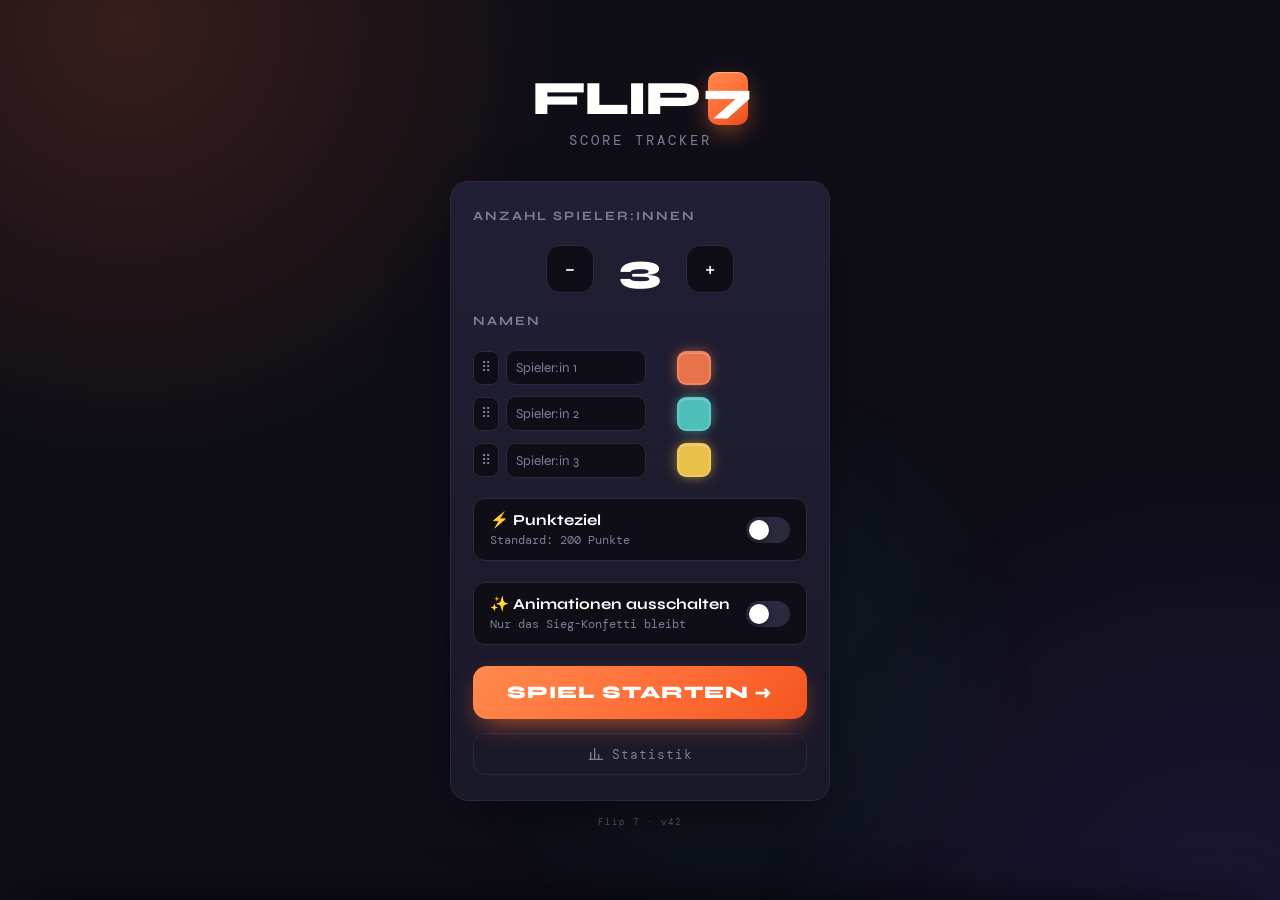
==== commit 6f4c5013: "v42: Startspieler:in automatisch weiter nach x Sekunden - hinter der Tastatur (unter „Darstellung“):" ====
--- a/index.html
+++ b/index.html
@@ -14,7 +14,7 @@
 <link rel="manifest" href="manifest.webmanifest">
 <link rel="apple-touch-icon" href="icons/apple-touch-icon.png">
 <link rel="icon" type="image/png" sizes="192x192" href="icons/icon-192.png">
-<title>Flip 7 · Score v41</title>
+<title>Flip 7 · Score v42</title>
 <link rel="preconnect" href="https://fonts.googleapis.com">
 <link href="https://fonts.googleapis.com/css2?family=Syne:wght@400;700;800&family=DM+Mono:wght@400;500&display=swap" rel="stylesheet">
 <script>
@@ -375,6 +375,7 @@
 
   /* Pie area */
   #pie-wrap {
+    position: relative;
     flex: 1;
     display: flex; align-items: center; justify-content: center;
     padding: 6px;
@@ -687,6 +688,55 @@
   .vbtn svg { width: 22px; height: 22px; fill: none; stroke: currentColor; stroke-width: 1.8; stroke-linecap: round; stroke-linejoin: round; }
   .vbtn.active { color: #fff; font-weight: 700; }
   .vbtn:active svg { transform: scale(.88); }
+
+  /* Startspieler:in automatisch weiter (unter „Darstellung“): Sekunden + Haken */
+  .auto-start {
+    flex-shrink: 0; width: 100%; max-width: 360px; pointer-events: auto;
+    display: flex; align-items: center; gap: 0.5rem; padding: 0.45rem 0.5rem 0.45rem 0.8rem;
+    background: rgba(26,25,40,.72); border: 1px solid var(--border); border-radius: 14px;
+    font-family: 'DM Mono', monospace; font-size: 0.62rem; line-height: 1.3; color: var(--muted);
+  }
+  .auto-start .as-txt { flex: 1; min-width: 0; }
+  /* Sekunden: − Zahl + (kein echtes Eingabefeld – die Tastatur würde es in der App verdecken) */
+  .as-num {
+    flex-shrink: 0; display: flex; align-items: center; height: 30px;
+    background: var(--surface); border: 1px solid var(--border); border-radius: 8px; overflow: hidden;
+  }
+  .as-num button {
+    width: 26px; height: 100%; padding: 0; border: none; background: none; cursor: pointer;
+    color: var(--muted); font-family: 'DM Mono', monospace; font-size: 0.95rem; line-height: 1;
+  }
+  .as-num button:active { background: var(--surface-2); color: var(--text); }
+  #autoSec { min-width: 2.3em; text-align: center; color: var(--text); font-size: 0.8rem; font-variant-numeric: tabular-nums; }
+  #autoChk {
+    width: 30px; height: 30px; flex-shrink: 0; border-radius: 8px; cursor: pointer; padding: 0;
+    border: 1px solid var(--border-hi); background: var(--surface); color: transparent;
+    display: flex; align-items: center; justify-content: center;
+    transition: background .2s, border-color .2s, color .2s, transform .25s var(--spring);
+  }
+  #autoChk svg { width: 18px; height: 18px; fill: none; stroke: currentColor; stroke-width: 3; stroke-linecap: round; stroke-linejoin: round; }
+  #autoChk[aria-checked="true"] { background: var(--accent); border-color: var(--accent); color: #fff; }
+  #autoChk:active { transform: scale(.86); }
+  .auto-start.on .as-txt { color: var(--text); }
+
+  /* Countdown unten rechts neben der Torte (dezent, nur Zahlen) */
+  #auto-timer {
+    position: absolute; right: 10px; bottom: 6px; z-index: 5; pointer-events: none;
+    font-family: 'DM Mono', monospace; font-size: 0.72rem; color: var(--muted); opacity: 0;
+    font-variant-numeric: tabular-nums; transition: opacity .4s;
+  }
+  #auto-timer.show { opacity: .55; }
+  #auto-timer.soon { color: var(--text); }
+
+  /* Weißer Sonar-Puls übers ganze Feld, wenn die Startspieler:in automatisch weitergeht */
+  .start-sonar {
+    position: fixed; z-index: 450; pointer-events: none; border-radius: 50%;
+    width: var(--d); height: var(--d); margin: calc(var(--d) / -2) 0 0 calc(var(--d) / -2);
+    border: 3px solid rgba(255,255,255,.9);
+    box-shadow: 0 0 24px 4px rgba(255,255,255,.45), inset 0 0 36px rgba(255,255,255,.3);
+    animation: startSonar 1.4s cubic-bezier(.2, .6, .35, 1) forwards;
+  }
+  @keyframes startSonar { 0% { transform: scale(.04); opacity: 0; } 8% { opacity: 1; } 100% { transform: scale(1); opacity: 0; } }
 
   /* ===== DARSTELLUNG: BALKEN =====
      Balkendiagramm: ersetzt die Torte, Zeilen von oben nach unten nach Punkten.
@@ -1389,6 +1439,7 @@
       <div id="pie-labels"></div>
     </div>
     <div id="bar-chart" aria-label="Balkendiagramm"></div>
+    <div id="auto-timer" aria-hidden="true"></div>
   </div>
 
   <div id="input-bar">
@@ -1426,6 +1477,18 @@
         <svg viewBox="0 0 24 24" style="stroke-width:3"><path d="M4 5h16M4 10h12M4 15h8.5M4 20h5"/></svg>Balken&shy;diagramm
       </button>
     </div>
+  </div>
+  <div class="auto-start" id="autoStart">
+    <span class="as-txt" id="autoLbl">Startspieler:in automatisch nach</span>
+    <span class="as-num">
+      <button type="button" data-d="-1" aria-label="weniger Sekunden">−</button>
+      <span id="autoSec" aria-live="polite">30</span>
+      <button type="button" data-d="1" aria-label="mehr Sekunden">+</button>
+    </span>
+    <span>Sek. weiter</span>
+    <button type="button" id="autoChk" role="switch" aria-checked="false" aria-labelledby="autoLbl">
+      <svg viewBox="0 0 24 24"><path d="M5 12.5l4.5 4.5L19 7.5"/></svg>
+    </button>
   </div>
 </div>
 
@@ -2094,13 +2157,13 @@
 }
 
 // Startspieler:in festlegen (Mitte der Torte: die nächste; Balkendiagramm: Tipp auf den Pfeil-Streifen)
-function setStartPlayer(idx) {
+function setStartPlayer(idx, label = 'Startspieler:in') {
   startPlayerIdx = idx;
   centerFlipT0 = performance.now();
   renderPie();
   FX.kick();
   const sp = state.players[startPlayerIdx];
-  showToast(`Startspieler:in: ${sp.name}`, sp.color);
+  showToast(`${label}: ${sp.name}`, sp.color);
   saveLiveGame();
 }
 
@@ -3731,6 +3794,95 @@
 });
 syncViewSwitch();
 applyViewLayout();
+</script>
+
+<script>
+// ══════════════════════════════════════════════════════
+// STARTSPIELER:IN AUTOMATISCH WEITER
+// Schalter hinter der Tastatur (unter „Darstellung“). Ist er an, geht die Startspieler:in
+// nach x Sekunden ohne Tippen eine weiter – danach steht der Timer bis zum nächsten Tippen.
+// Countdown unten rechts neben der Torte, beim Weitergehen ein weißer Sonar-Puls.
+// ══════════════════════════════════════════════════════
+const AUTO_MIN = 5, AUTO_MAX = 300, AUTO_STEP = 5;
+const AUTO = { on: false, sec: 30, last: performance.now(), armed: true };
+try {
+  const a = JSON.parse(localStorage.getItem('flip7_autostart') || 'null');
+  if (a) { AUTO.on = !!a.on; if (a.sec >= AUTO_MIN && a.sec <= AUTO_MAX) AUTO.sec = Math.round(a.sec); }
+} catch (e) {}
+const autoSec = $('autoSec'), autoChk = $('autoChk'), autoTimer = $('auto-timer');
+function saveAuto() { try { localStorage.setItem('flip7_autostart', JSON.stringify({ on: AUTO.on, sec: AUTO.sec })); } catch (e) {} }
+function syncAuto() {
+  autoSec.textContent = AUTO.sec;
+  autoChk.setAttribute('aria-checked', AUTO.on ? 'true' : 'false');
+  $('autoStart').classList.toggle('on', AUTO.on);
+}
+function autoTouch() { AUTO.last = performance.now(); AUTO.armed = true; }
+autoChk.addEventListener('click', () => {
+  AUTO.on = !AUTO.on;
+  haptic('tap');
+  autoTouch();
+  saveAuto(); syncAuto(); autoTick();
+  showToast(AUTO.on ? `Startspieler:in geht nach ${AUTO.sec} Sek. weiter` : 'Startspieler:in automatisch: aus');
+});
+// − / +: in 5er-Schritten, gedrückt halten zählt schnell weiter
+function autoStep(d) {
+  const v = clamp(Math.round(AUTO.sec / AUTO_STEP) * AUTO_STEP + d * AUTO_STEP, AUTO_MIN, AUTO_MAX);
+  if (v === AUTO.sec) return;
+  AUTO.sec = v;
+  haptic('tick');
+  saveAuto(); syncAuto(); autoTick();
+}
+let autoRep = null;
+const autoRepStop = () => { clearTimeout(autoRep); autoRep = null; };
+document.querySelectorAll('.as-num button').forEach(b => {
+  const d = +b.dataset.d;
+  b.addEventListener('pointerdown', () => {
+    autoRepStop();
+    autoStep(d);
+    const again = delay => { autoRep = setTimeout(() => { autoStep(d); again(90); }, delay); };
+    again(450);
+  });
+  ['pointerup', 'pointercancel', 'pointerleave'].forEach(t => b.addEventListener(t, autoRepStop));
+  b.addEventListener('keydown', e => { if (e.key === 'Enter' || e.key === ' ') { e.preventDefault(); autoStep(d); } });
+});
+// Jedes Tippen (und jede Eingabe über die Tastatur) startet den Timer neu
+['pointerdown', 'touchstart', 'keydown'].forEach(t => document.addEventListener(t, autoTouch, { capture: true, passive: true }));
+
+function startSonar() {
+  if (!ANIM.on) return;
+  const r = $('pie-wrap').getBoundingClientRect();
+  const x = r.left + r.width / 2, y = r.top + r.height / 2;
+  const w = window.innerWidth, h = window.innerHeight;
+  const far = Math.hypot(Math.max(x, w - x), Math.max(y, h - y));   // bis in die entfernteste Ecke
+  const el = document.createElement('div');
+  el.className = 'start-sonar';
+  el.style.left = x + 'px'; el.style.top = y + 'px';
+  el.style.setProperty('--d', Math.ceil(far * 2 + 20) + 'px');
+  document.body.appendChild(el);
+  el.addEventListener('animationend', () => el.remove());
+  setTimeout(() => el.remove(), 2000);
+}
+
+function autoTick() {
+  const running = AUTO.on && document.body.dataset.screen === 'game' && state.players.length > 1 &&
+    !document.hidden && !overlay.classList.contains('active');
+  if (!running) { autoTouch(); autoTimer.classList.remove('show', 'soon'); return; }
+  if (!AUTO.armed) { autoTimer.classList.remove('show', 'soon'); return; }   // steht bis zum nächsten Tippen
+  const left = AUTO.sec - (performance.now() - AUTO.last) / 1000;
+  if (left <= 0) {
+    AUTO.armed = false;
+    autoTimer.classList.remove('show', 'soon');
+    startSonar();
+    haptic('tap');
+    setStartPlayer((startPlayerIdx + 1) % state.players.length, 'Nächste:r Startspieler:in');
+    return;
+  }
+  autoTimer.textContent = Math.ceil(left);
+  autoTimer.classList.add('show');
+  autoTimer.classList.toggle('soon', left <= 5);
+}
+syncAuto();
+setInterval(autoTick, 250);
 </script>
 
 <script>
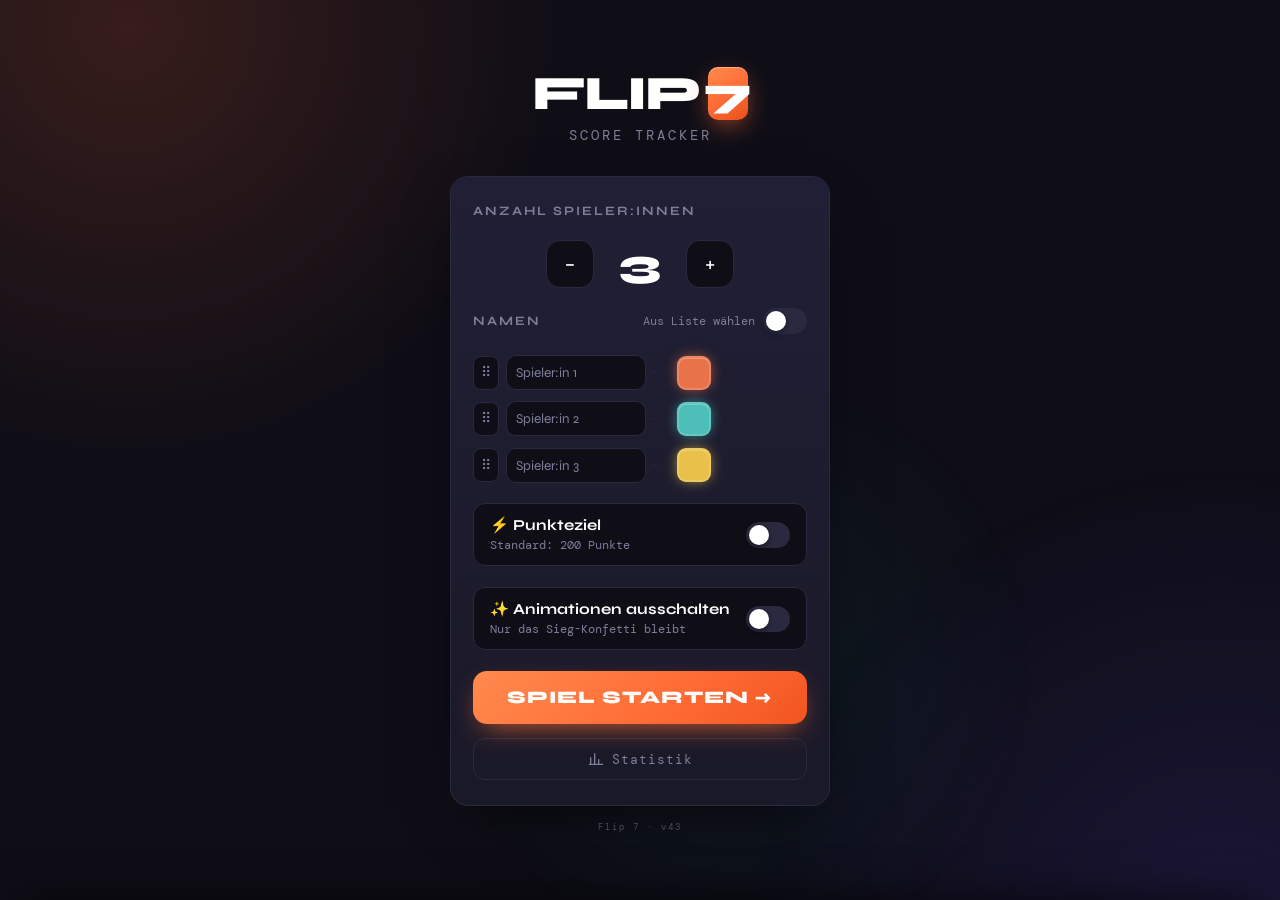
==== commit d56a0a7d: "v43: Namen aus den 12 zuletzt benutzten auswählen (Schalter „Aus Liste wählen“) Über der Namensliste" ====
--- a/index.html
+++ b/index.html
@@ -14,7 +14,7 @@
 <link rel="manifest" href="manifest.webmanifest">
 <link rel="apple-touch-icon" href="icons/apple-touch-icon.png">
 <link rel="icon" type="image/png" sizes="192x192" href="icons/icon-192.png">
-<title>Flip 7 · Score v42</title>
+<title>Flip 7 · Score v43</title>
 <link rel="preconnect" href="https://fonts.googleapis.com">
 <link href="https://fonts.googleapis.com/css2?family=Syne:wght@400;700;800&family=DM+Mono:wght@400;500&display=swap" rel="stylesheet">
 <script>
@@ -264,6 +264,36 @@
   }
   .medal-count { font-size: 0.58rem; color: var(--muted); }
 
+  /* Auswahlliste der zuletzt benutzten Namen (Schalter „Aus Liste wählen“) */
+  .names-head { display: flex; align-items: center; gap: 0.6rem; }
+  .names-head h2 { flex: 1; }
+  .pick-toggle { display: flex; align-items: center; gap: 0.45rem; cursor: pointer; user-select: none; -webkit-user-select: none;
+    font-size: 0.72rem; color: var(--muted); font-family: 'DM Mono', monospace; }
+  .pick-list { display: none; flex-direction: column; gap: 0.5rem; }
+  #setup.pick-mode .pick-list { display: flex; }
+  #setup.pick-mode #namesList { display: none; }
+  #setup.pick-mode .count-btn { visibility: hidden; }
+  .pick-row {
+    display: flex; align-items: center; gap: 0.55rem; cursor: pointer; user-select: none; -webkit-user-select: none;
+    background: var(--bg); border: 1px solid var(--border); border-radius: 10px; padding: 0.45rem 0.6rem;
+    transition: border-color .2s, box-shadow .2s, transform .25s var(--spring);
+  }
+  .pick-row:active { transform: scale(.97); }
+  .pick-row.on { border-color: var(--rc, var(--accent)); box-shadow: 0 0 0 2px var(--rc-a, rgba(255,107,53,.25)); }
+  .pick-row.enter { animation: rowIn .45s var(--spring) both; animation-delay: calc(var(--i, 0) * 35ms); }
+  .pick-check {
+    width: 26px; height: 26px; border-radius: 8px; flex-shrink: 0; border: 2px solid var(--border);
+    display: flex; align-items: center; justify-content: center;
+    font-family: 'DM Mono', monospace; font-size: 0.8rem; font-weight: 700; color: #fff;
+    transition: background .2s, border-color .2s;
+  }
+  .pick-row.on .pick-check { background: var(--rc, var(--accent)); border-color: var(--rc, var(--accent)); }
+  .pick-row.on .pick-check.pop { animation: swatchPop .45s var(--spring); }
+  .pick-name { flex: 1; min-width: 0; font-weight: 700; font-size: 0.9rem; overflow: hidden; text-overflow: ellipsis; white-space: nowrap; }
+  .pick-dot { width: 14px; height: 14px; border-radius: 50%; flex-shrink: 0; background: var(--rc); box-shadow: 0 0 10px -2px var(--rc); }
+  .pick-empty { color: var(--muted); font-size: 0.78rem; font-family: 'DM Mono', monospace; text-align: center; padding: 0.6rem 0; }
+  .pick-list.need .pick-row:not(.on) { animation: shakeX .35s ease-in-out; }
+
   /* Optionen-Zeilen (Punkteziel / Animationen) */
   .mode-row {
     display: flex; align-items: center; gap: 0.75rem;
@@ -1304,8 +1334,15 @@
         <div id="playerCount">3</div>
         <button class="count-btn" id="incBtn">+</button>
       </div>
-      <h2>Namen</h2>
+      <div class="names-head">
+        <h2>Namen</h2>
+        <label class="pick-toggle" for="pickMode">
+          <span>Aus Liste wählen</span>
+          <input type="checkbox" class="switch" id="pickMode">
+        </label>
+      </div>
       <div class="names-list" id="namesList"></div>
+      <div class="pick-list" id="pickList"></div>
       <label class="mode-row" for="schnellrunde">
         <div class="mode-label">
           <strong>⚡ Punkteziel</strong>
@@ -2995,6 +3032,14 @@
   row.style.setProperty('--rc-a', rgba(color, 0.25));
   if (animate) retrigger(sw, 'pop');
 }
+function medalBadgeHTML(nk) {
+  const m = getMedals(nk);
+  let html = '';
+  if (m.gold)   html += `<span class="medal-chip">🥇<span class="medal-count">${m.gold > 1 ? m.gold : ''}</span></span>`;
+  if (m.silver) html += `<span class="medal-chip">🥈<span class="medal-count">${m.silver > 1 ? m.silver : ''}</span></span>`;
+  if (m.bronze) html += `<span class="medal-chip">🥉<span class="medal-count">${m.bronze > 1 ? m.bronze : ''}</span></span>`;
+  return html || '<span style="color:var(--border);font-size:0.6rem">—</span>';
+}
 const activeRows = () => [...namesListEl.querySelectorAll('.name-row:not(.leaving)')];
 
 function createNameRow(i, data) {
@@ -3028,15 +3073,7 @@
   // Medal badge: zeigt gesammelte 🥇🥈🥉 für diesen Spielernamen
   const medalBadge = document.createElement('div');
   medalBadge.className = 'medal-badge';
-  const updateMedalBadge = () => {
-    const nk = normalizeName(inp.value.trim()) || `p${i}`;
-    const m = getMedals(nk);
-    let html = '';
-    if (m.gold)   html += `<span class="medal-chip">🥇<span class="medal-count">${m.gold > 1 ? m.gold : ''}</span></span>`;
-    if (m.silver) html += `<span class="medal-chip">🥈<span class="medal-count">${m.silver > 1 ? m.silver : ''}</span></span>`;
-    if (m.bronze) html += `<span class="medal-chip">🥉<span class="medal-count">${m.bronze > 1 ? m.bronze : ''}</span></span>`;
-    medalBadge.innerHTML = html || '<span style="color:var(--border);font-size:0.6rem">—</span>';
-  };
+  const updateMedalBadge = () => { medalBadge.innerHTML = medalBadgeHTML(normalizeName(inp.value.trim()) || `p${i}`); };
   updateMedalBadge();
   inp.addEventListener('input', () => {
     updateMedalBadge();
@@ -3064,11 +3101,122 @@
     if (animate && ANIM.on) { row.classList.add('enter'); row.style.setProperty('--i', i); }
     namesListEl.appendChild(row);
   }
-}
+  if (PICK.on) renderPickList(false, true);
+}
+
+// ── Zuletzt benutzte Namen (für den Schalter „Aus Liste wählen“) ──
+// flip7_recent_names = JSON ["Anna","Ben",…] – neueste zuerst, höchstens 12.
+// Beim allerersten Mal aus den gespeicherten Spielen (Statistik) und den letzten Namenszeilen befüllt.
+const RECENT_KEY = 'flip7_recent_names', RECENT_MAX = 12;
+const isDefaultName = n => /^P\d+$/.test(n);   // „P3“ = Feld leer gelassen
+function dedupeNames(names) {
+  const seen = new Set(), out = [];
+  names.forEach(n => {
+    n = String(n || '').trim();
+    const nk = normalizeName(n);
+    if (!n || isDefaultName(n) || seen.has(nk)) return;
+    seen.add(nk); out.push(n);
+  });
+  return out.slice(0, RECENT_MAX);
+}
+function loadRecentNames() {
+  try { const a = JSON.parse(localStorage.getItem(RECENT_KEY)); if (Array.isArray(a)) return dedupeNames(a); } catch (e) {}
+  const seed = [];
+  for (let i = 0; i < 18; i++) seed.push(localStorage.getItem(`flip7_player_${i}`));
+  let ses = [];   // direkt lesen: loadSessions() steht erst in einem späteren <script>
+  try { ses = JSON.parse(localStorage.getItem('flip7_sessions')) || []; } catch (e) {}
+  for (let i = ses.length - 1; i >= 0; i--) (ses[i].players || []).forEach(p => seed.push(p && p.name));
+  return dedupeNames(seed);
+}
+function rememberNames(names) {
+  try { localStorage.setItem(RECENT_KEY, JSON.stringify(dedupeNames([...names, ...loadRecentNames()]))); } catch (e) {}
+}
+
+// Erstbefüllung sofort sichern, bevor das nächste Spiel die Namenszeilen überschreibt
+try { if (localStorage.getItem(RECENT_KEY) === null) localStorage.setItem(RECENT_KEY, JSON.stringify(loadRecentNames())); } catch (e) {}
+
+// ── Auswahlliste mit Häkchen statt Namen tippen ──
+// Die Auswahl schreibt die Namenszeilen (versteckt) direkt mit – Starten, Farben und
+// Reihenfolge laufen also genau wie beim Tippen. Reihenfolge = Reihenfolge der Häkchen.
+const PICK = { on: false, sel: [] };   // sel = Namen in Auswahl-Reihenfolge
+try { PICK.on = localStorage.getItem('flip7_pick_mode') === '1'; } catch (e) {}
+const pickListEl = $('pickList');
+function nameColor(name, i, used) {
+  const remembered = localStorage.getItem(`flip7_color_name_${normalizeName(name)}`);
+  if (remembered) return remembered;
+  return COLORS.find(c => !used.includes(c)) || COLORS[i % COLORS.length];
+}
+function rowsFromPick() {
+  const used = [];
+  namesListEl.innerHTML = '';
+  const n = Math.max(2, PICK.sel.length);
+  for (let i = 0; i < n; i++) {
+    const name = PICK.sel[i] || '';
+    const color = name ? nameColor(name, i, used) : COLORS[i % COLORS.length];
+    used.push(color);
+    namesListEl.appendChild(createNameRow(i, { name, color }));
+  }
+  numPlayers = n;
+  playerCountEl.textContent = PICK.sel.length;
+}
+function renderPickList(animate = false, fromRows = false) {
+  const recent = loadRecentNames();
+  const keys = recent.map(normalizeName);
+  if (fromRows) PICK.sel = activeRows().map(r => r.querySelector('.name-input').value.trim())
+    .filter(n => keys.includes(normalizeName(n)))
+    .map(n => recent[keys.indexOf(normalizeName(n))]);
+  PICK.sel = PICK.sel.filter((n, i, a) => keys.includes(normalizeName(n)) && a.indexOf(n) === i);
+  pickListEl.innerHTML = '';
+  if (!recent.length) {
+    pickListEl.innerHTML = '<div class="pick-empty">Noch keine Namen gespeichert –<br>einmal tippen und spielen, dann stehen sie hier.</div>';
+  }
+  const rowColors = {};
+  activeRows().forEach(r => { rowColors[normalizeName(r.querySelector('.name-input').value)] = r.dataset.color; });
+  recent.forEach((name, i) => {
+    const nk = normalizeName(name);
+    const pos = PICK.sel.indexOf(name);
+    const color = rowColors[nk] || localStorage.getItem(`flip7_color_name_${nk}`) || COLORS[i % COLORS.length];
+    const row = document.createElement('div');
+    row.className = 'pick-row' + (pos >= 0 ? ' on' : '');
+    row.setAttribute('role', 'checkbox');
+    row.setAttribute('aria-checked', pos >= 0);
+    row.tabIndex = 0;
+    row.style.setProperty('--rc', color);
+    row.style.setProperty('--rc-a', rgba(color, 0.25));
+    row.innerHTML = `<span class="pick-check">${pos >= 0 ? pos + 1 : ''}</span>
+      <span class="pick-name">${esc(name)}</span>
+      <span class="medal-badge">${medalBadgeHTML(nk)}</span>
+      <span class="pick-dot"></span>`;
+    if (animate && ANIM.on) { row.classList.add('enter'); row.style.setProperty('--i', i); }
+    const toggle = () => {
+      if (pos >= 0) PICK.sel.splice(pos, 1);
+      else if (PICK.sel.length < 18) PICK.sel.push(name);
+      else return;
+      rowsFromPick();
+      renderPickList();
+      if (pos < 0) retrigger(pickListEl.children[i].querySelector('.pick-check'), 'pop');
+      retrigger(playerCountEl, 'bump');
+    };
+    row.addEventListener('click', toggle);
+    row.addEventListener('keydown', e => { if (e.key === ' ' || e.key === 'Enter') { e.preventDefault(); toggle(); } });
+    pickListEl.appendChild(row);
+  });
+  if (PICK.on) playerCountEl.textContent = PICK.sel.length;
+}
+function setPickMode(on, animate = true) {
+  PICK.on = on;
+  $('pickMode').checked = on;
+  $('setup').classList.toggle('pick-mode', on);
+  try { localStorage.setItem('flip7_pick_mode', on ? '1' : '0'); } catch (e) {}
+  if (on) renderPickList(animate, true);
+  else playerCountEl.textContent = numPlayers;   // Liste aus → die gewählten Namen stehen in den Zeilen
+}
+$('pickMode').addEventListener('change', e => setPickMode(e.target.checked));
 // Restore last player count
 const savedCount = localStorage.getItem('flip7_player_count');
 if (savedCount) { numPlayers = clamp(parseInt(savedCount, 10) || 3, 2, 18); playerCountEl.textContent = numPlayers; }
 renderNameInputs(true);
+setPickMode(PICK.on, true);
 
 // +/−: nur eine Zeile hinzufügen/entfernen (bereits getippte Namen bleiben erhalten)
 $('decBtn').onclick = () => {
@@ -3248,6 +3396,11 @@
 }
 
 $('startBtn').onclick = () => {
+  if (PICK.on && PICK.sel.length < 2) {
+    retrigger(pickListEl, 'need');
+    showToast('Mindestens 2 Spieler:innen ankreuzen');
+    return;
+  }
   const rows = activeRows();
   state.players = rows.map((row, i) => {
     const inp = row.querySelector('.name-input');
@@ -3261,6 +3414,7 @@
   });
   // Also save the player count
   localStorage.setItem('flip7_player_count', state.players.length);
+  rememberNames(state.players.map(p => p.name));
   const cb = $('schnellrunde');
   const zielVal = parseInt($('zielpunkte').value, 10);
   state.schnell = cb.checked;
